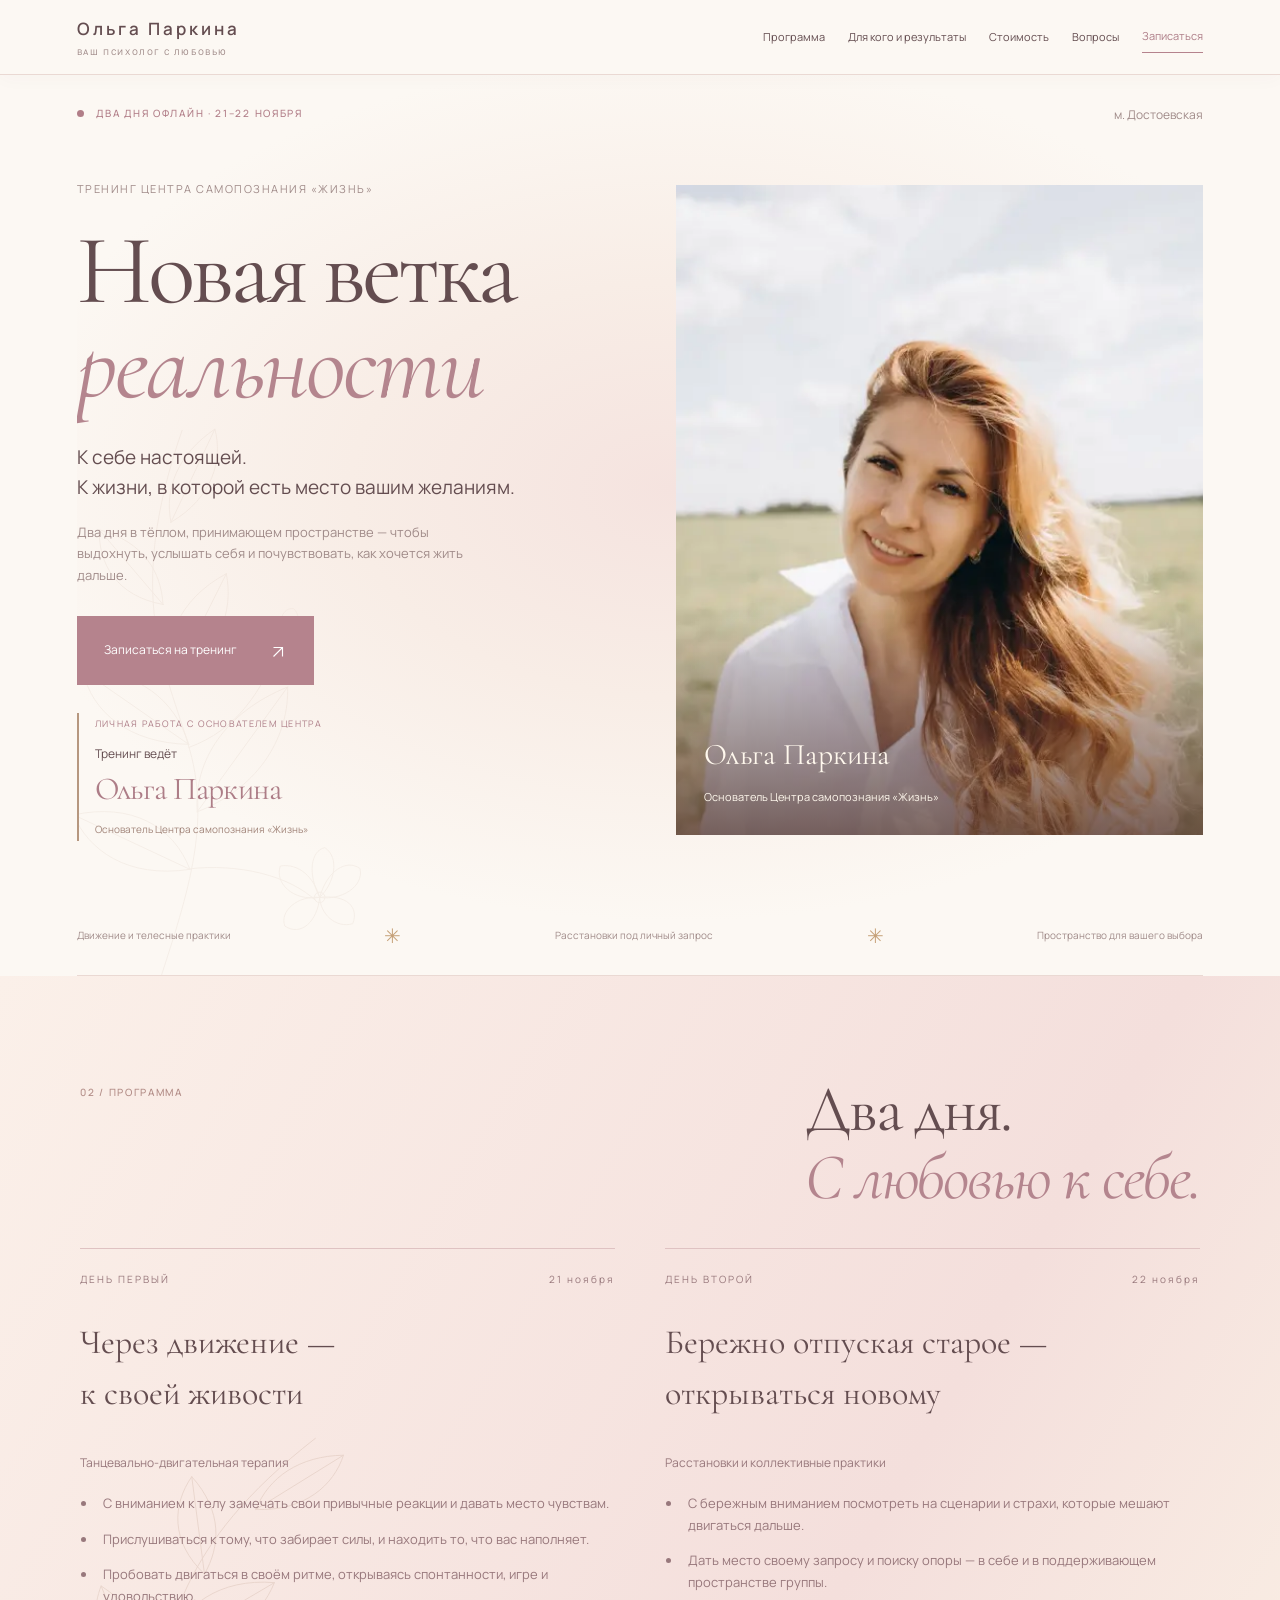
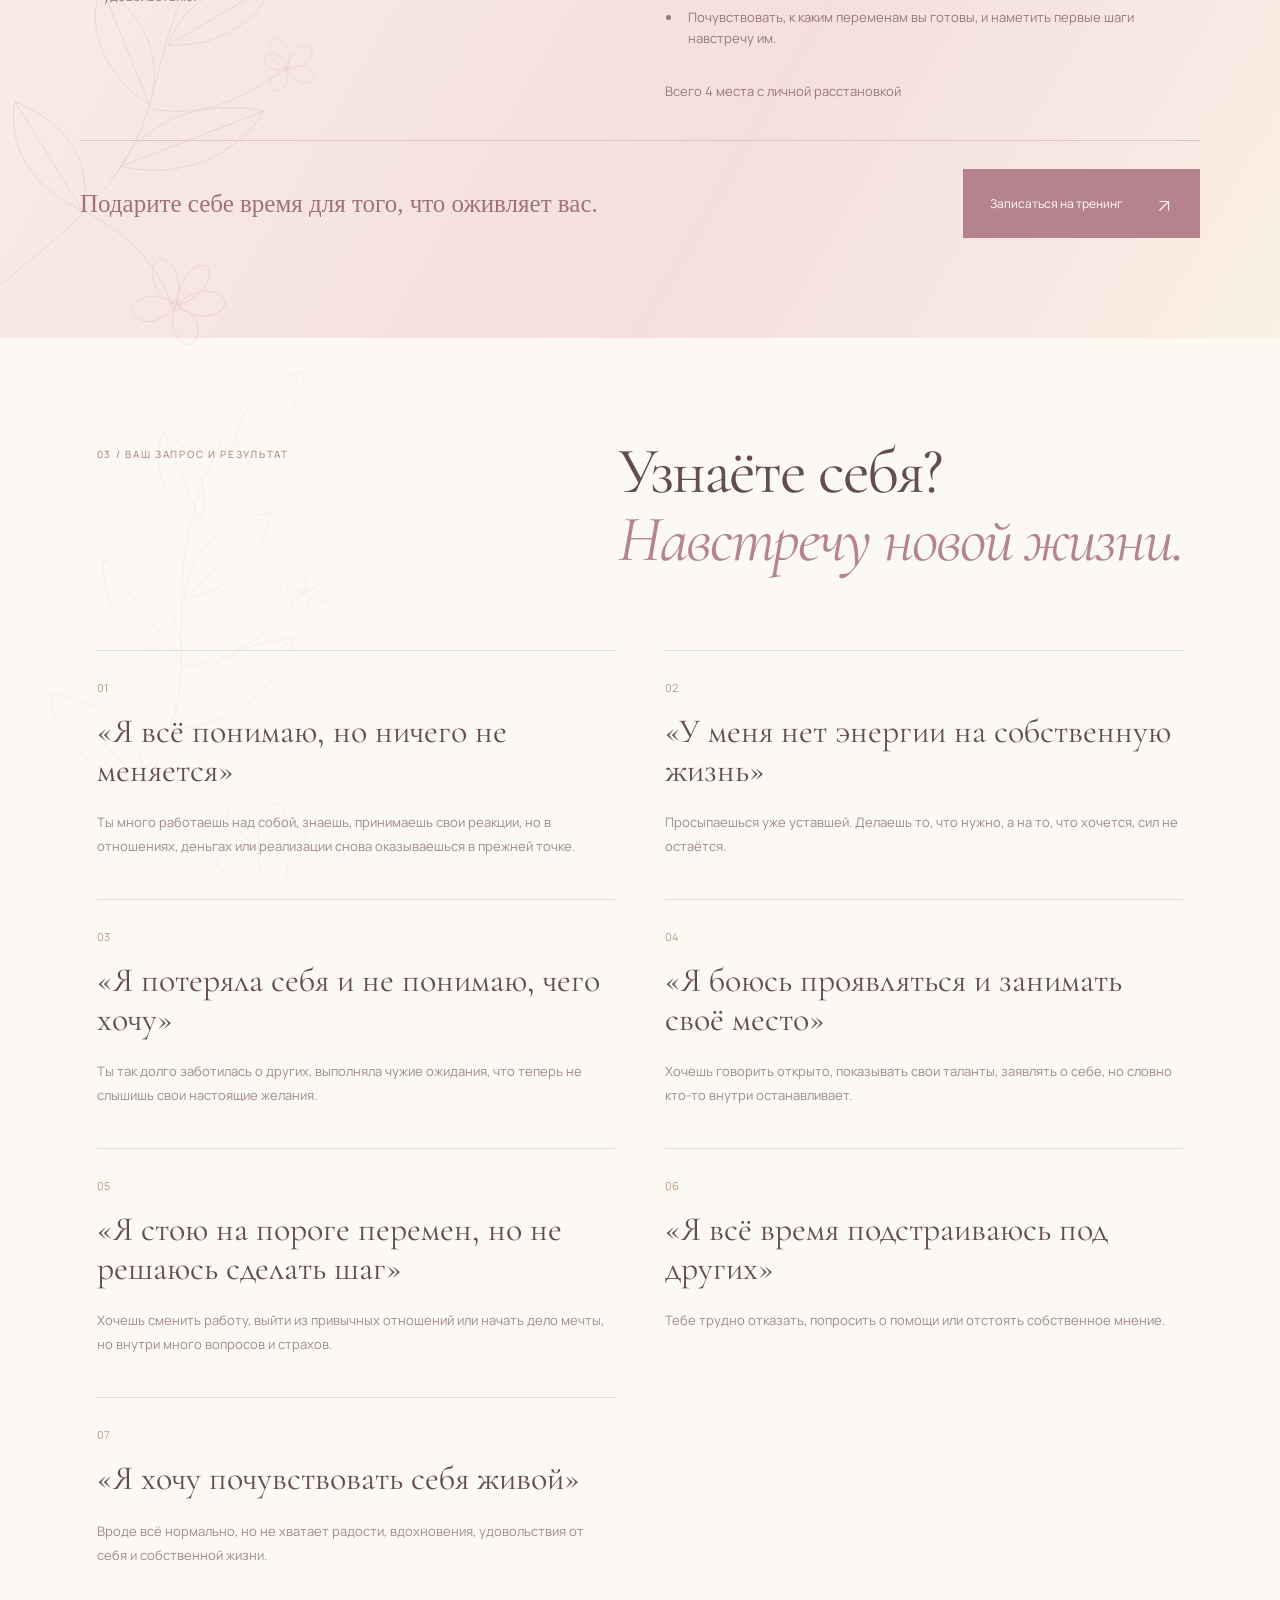
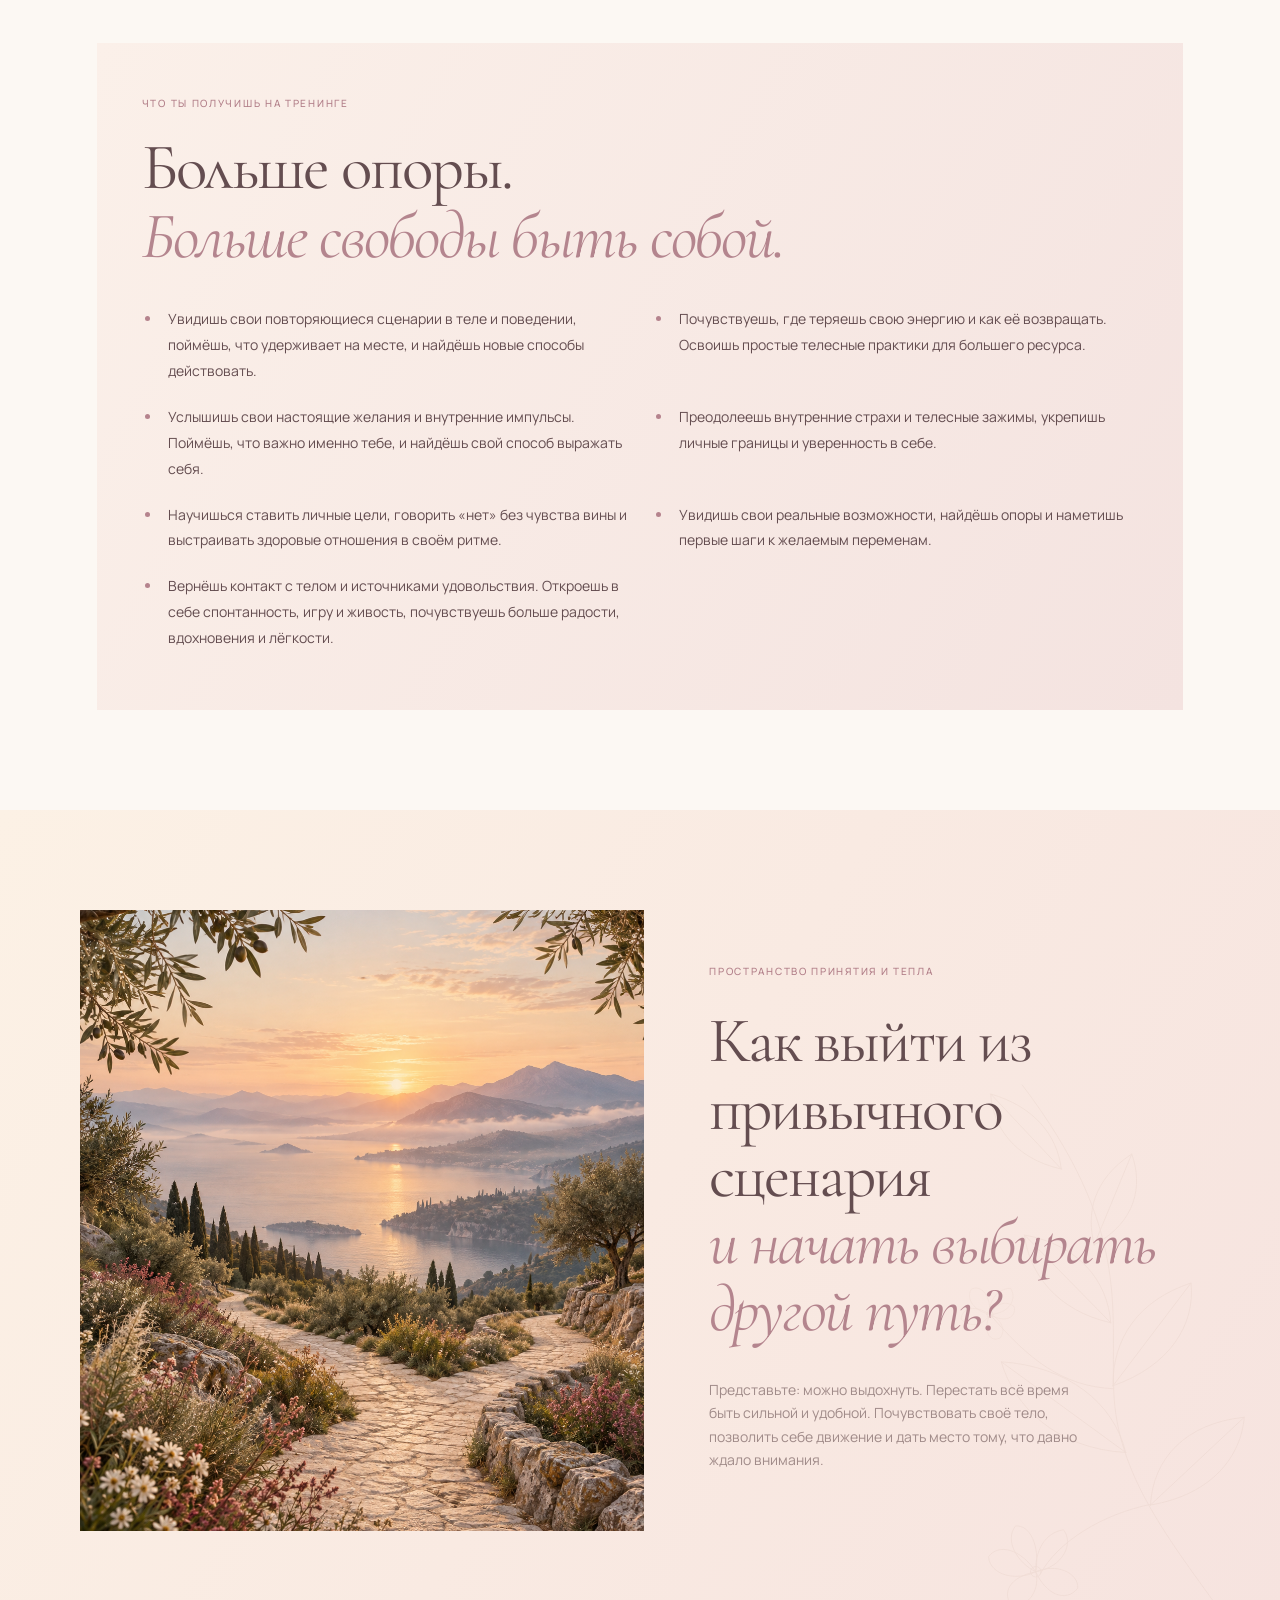
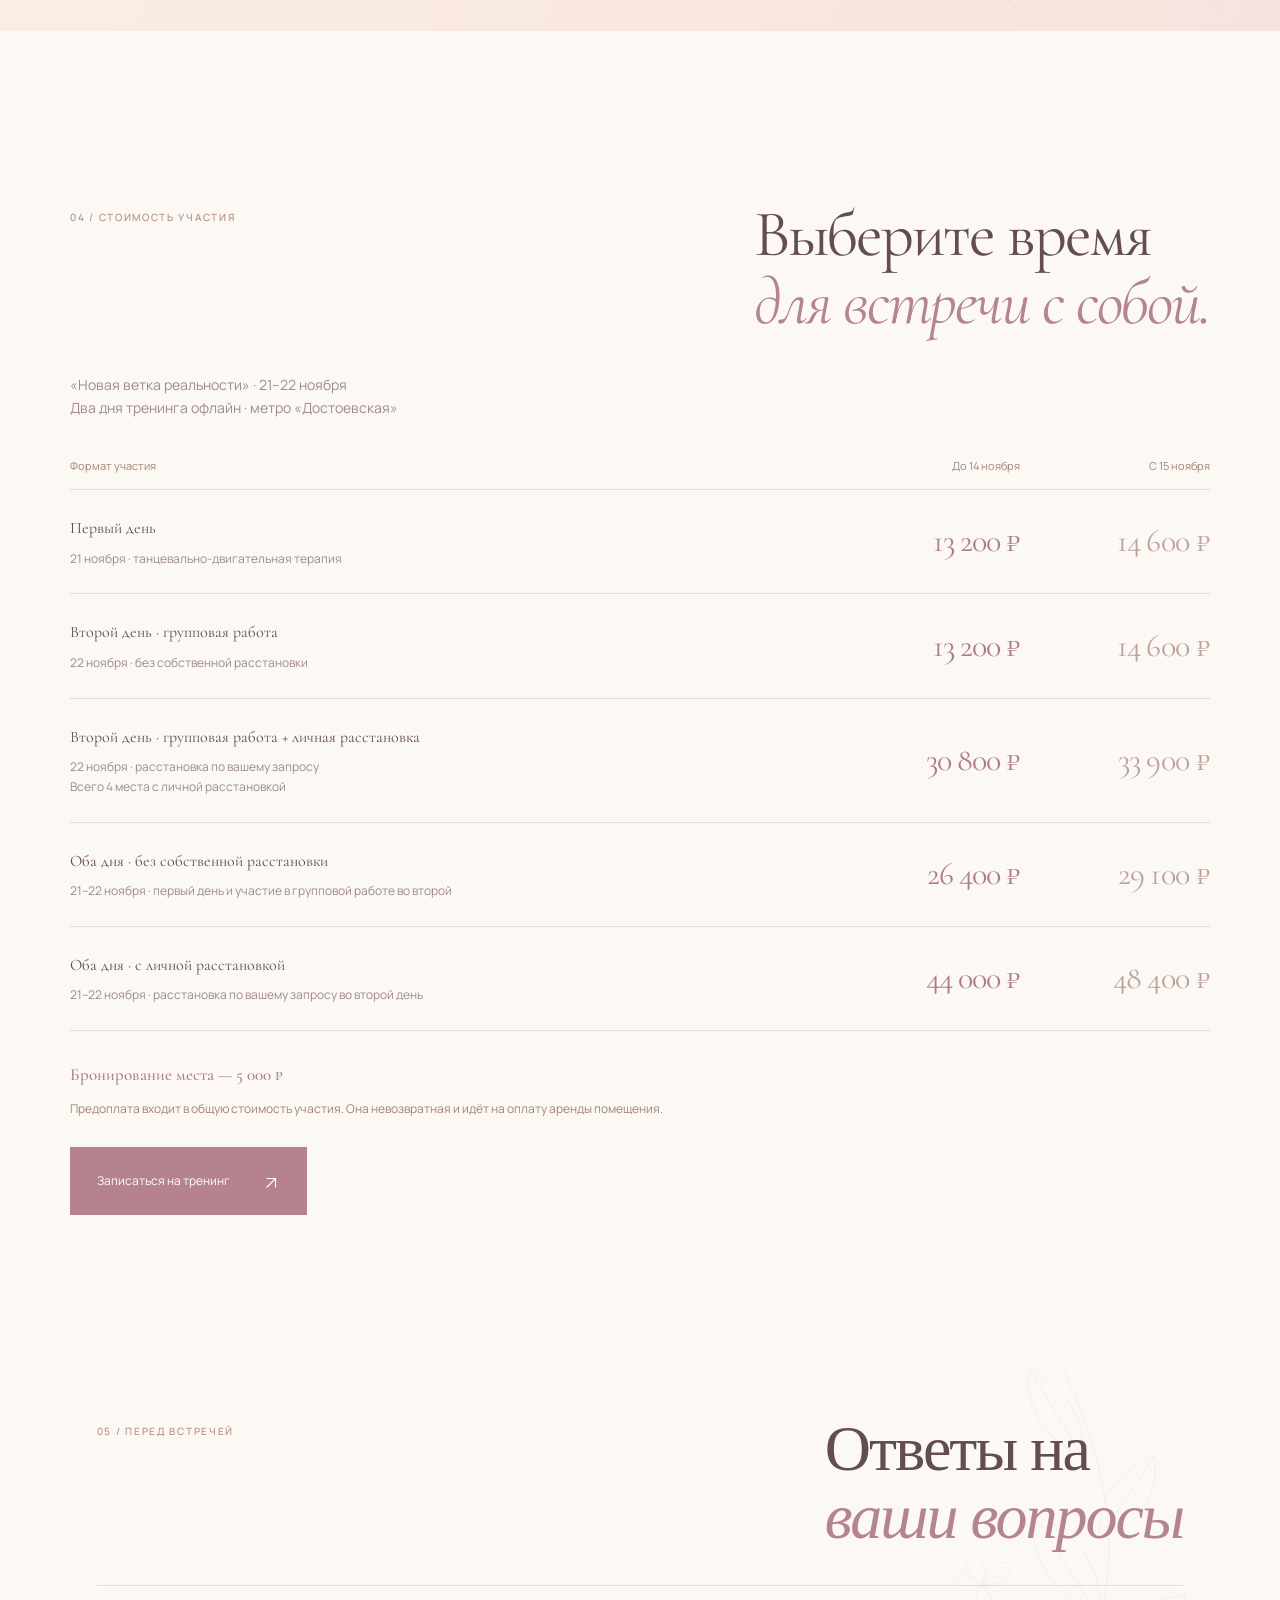
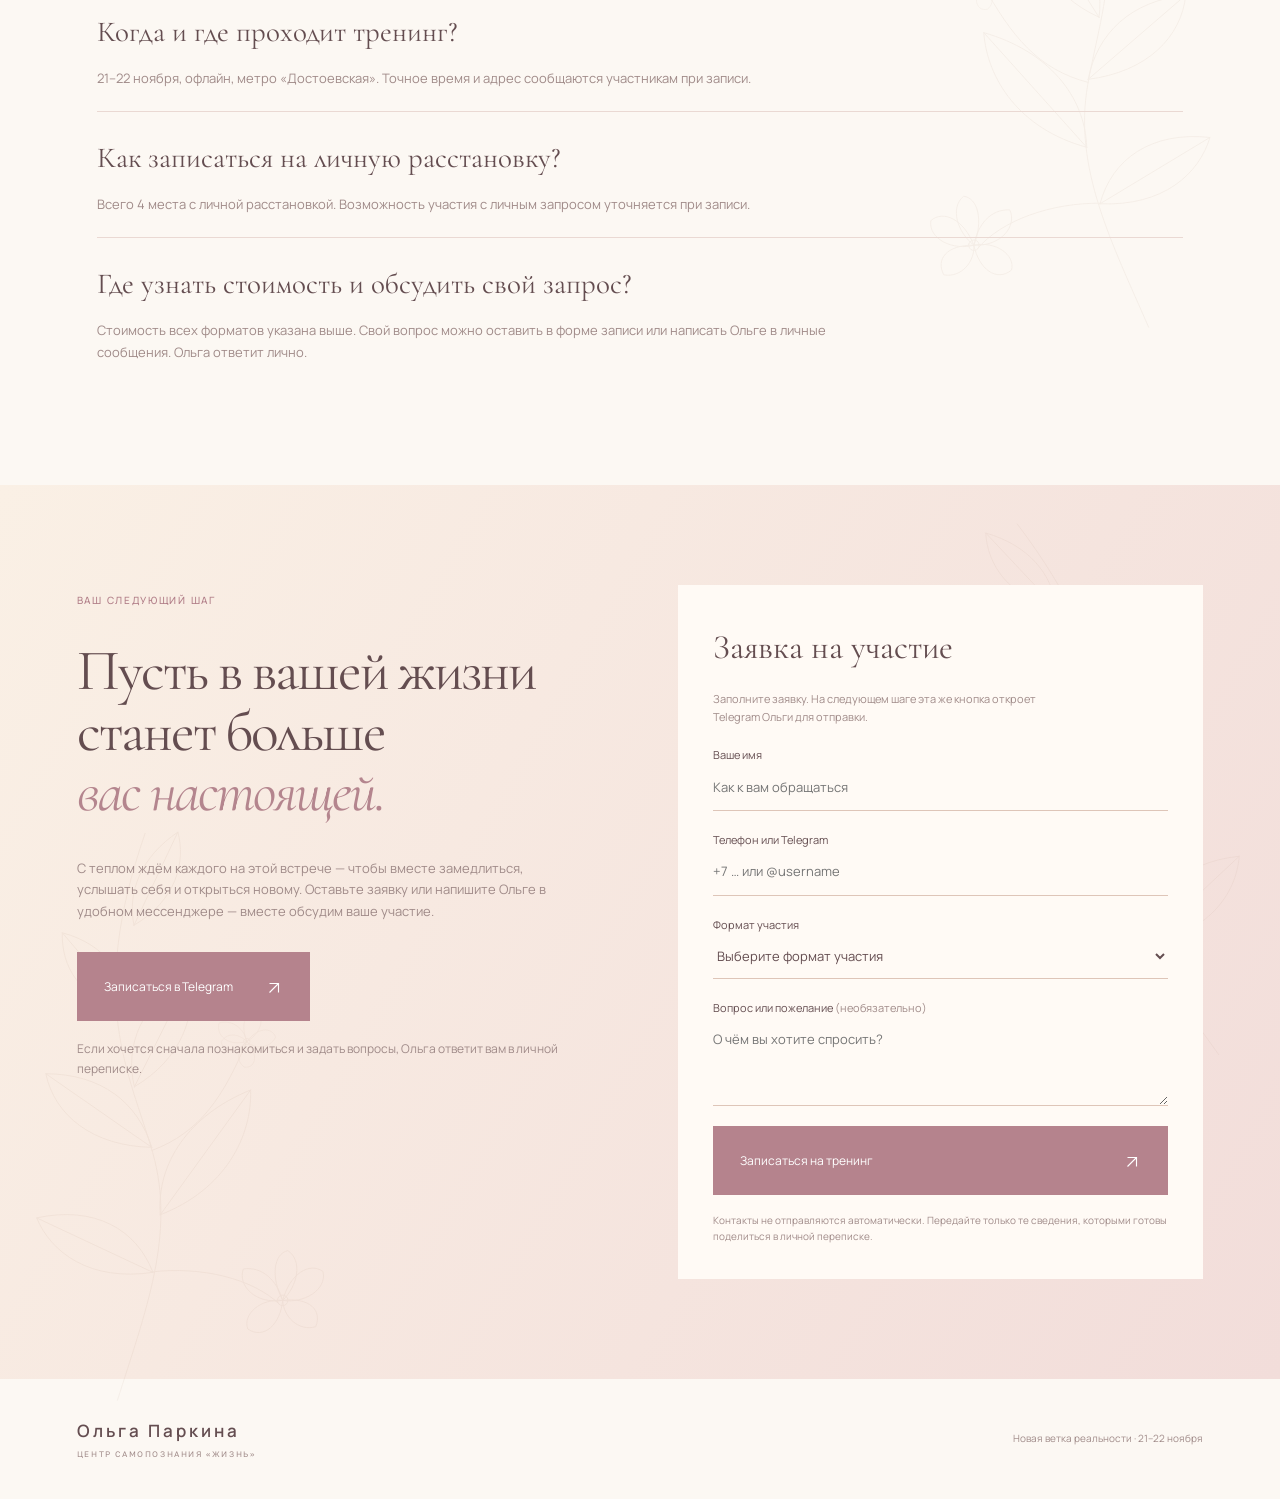
==== training/index.html @ f426ce57 "Add collapsible mobile navigation" ====
<!doctype html>
<html lang="ru"><head><meta charset="utf-8"><meta name="viewport" content="width=device-width,initial-scale=1"><meta name="description" content="Новая ветка реальности. Два дня офлайн-практик 21–22 ноября: движение, контакт с собой, расстановки и новые решения."><title>Новая ветка реальности · Ольга Паркина</title><link rel="stylesheet" href="style.css?v=5"><link rel="stylesheet" href="alternative.css?v=2"><link rel="stylesheet" href="bloom.css?v=4"><link rel="stylesheet" href="site-family.css?v=9"></head><body id="top">
<header><a class="brand" href="#top" aria-label="Ольга Паркина — в начало страницы">Ольга Паркина<span>Ваш психолог с любовью</span></a><button class="menu-toggle" type="button" aria-expanded="false" aria-controls="training-navigation">Меню <span aria-hidden="true">☰</span></button><nav id="training-navigation" class="training-nav" aria-label="Разделы тренинга"><a href="#program">Программа</a><a href="#requests">Для кого и результаты</a><a href="#prices">Стоимость</a><a href="#questions">Вопросы</a><a class="training-nav-cta" href="#apply">Записаться</a></nav></header>
<main><section class="hero"><div class="hero-top"><span class="eyebrow"><i></i> ДВА ДНЯ ОФЛАЙН · 21–22 НОЯБРЯ</span><span class="location">м. Достоевская</span></div><div class="hero-body"><div><p class="kicker">Тренинг Центра самопознания «Жизнь»</p><h1>Новая ветка<br><em>реальности</em></h1><p class="lead">К себе настоящей.<br>К жизни, в которой есть место вашим желаниям.</p><p class="intro">Два дня в тёплом, принимающем пространстве — чтобы выдохнуть, услышать себя и почувствовать, как хочется жить дальше.</p><div class="actions"><a class="button" href="#apply">Записаться на тренинг <span><svg class="link-arrow" viewBox="0 0 24 24" fill="none" stroke="currentColor" stroke-width="1.5" aria-hidden="true"><path d="M6 18 18 6M6 6h12v12"/></svg></span></a></div><div class="host-note"><span class="host-label">Личная работа с основателем центра</span><p>Тренинг ведёт<br><strong>Ольга Паркина</strong></p><span class="host-role">Основатель Центра самопознания «Жизнь»</span></div></div><div class="art portrait-art"><img class="olga-portrait" src="olga-preview.webp" alt="Ольга Паркина, ведущая тренинга и основатель Центра самопознания «Жизнь»"><span class="portrait-caption">Ольга Паркина<small>Основатель Центра самопознания «Жизнь»</small></span></div></div><div class="hero-foot"><span>Движение и телесные практики</span><b>✳</b><span>Расстановки под личный запрос</span><b>✳</b><span>Пространство для вашего выбора</span></div></section>

<section id="program" class="program section"><div class="section-heading"><span class="eyebrow">02 / ПРОГРАММА</span><h2>Два дня.<br><em>С любовью к себе.</em></h2></div><div class="days"><article><div class="day-top"><span>ДЕНЬ ПЕРВЫЙ</span><span>21 ноября</span></div><h3>Через движение —<br>к своей живости</h3><p class="day-sub">Танцевально-двигательная терапия</p><ul><li>С вниманием к телу замечать свои привычные реакции и давать место чувствам.</li><li>Прислушиваться к тому, что забирает силы, и находить то, что вас наполняет.</li><li>Пробовать двигаться в своём ритме, открываясь спонтанности, игре и удовольствию.</li></ul></article><article><div class="day-top"><span>ДЕНЬ ВТОРОЙ</span><span>22 ноября</span></div><h3>Бережно отпуская старое —<br>открываться новому</h3><p class="day-sub">Расстановки и коллективные практики</p><ul><li>С бережным вниманием посмотреть на сценарии и страхи, которые мешают двигаться дальше.</li><li>Дать место своему запросу и поиску опоры — в себе и в поддерживающем пространстве группы.</li><li>Почувствовать, к каким переменам вы готовы, и наметить первые шаги навстречу им.</li></ul><div class="limited">Всего 4 места с личной расстановкой</div></article></div><div class="program-cta"><p>Подарите себе время для того, что оживляет вас.</p><a class="button button-light" href="#apply">Записаться на тренинг <span><svg class="link-arrow" viewBox="0 0 24 24" fill="none" stroke="currentColor" stroke-width="1.5" aria-hidden="true"><path d="M6 18 18 6M6 6h12v12"/></svg></span></a></div></section>
<section id="requests" class="section request-results"><div class="section-heading"><span class="eyebrow">03 / ВАШ ЗАПРОС И РЕЗУЛЬТАТ</span><h2>Узнаёте себя?<br><em>Навстречу новой жизни.</em></h2></div><article class="request-result"><div class="request-copy"><span class="request-number">01</span><h3>«Я всё понимаю, но ничего не меняется»</h3><p>Ты много работаешь над собой, знаешь, принимаешь свои реакции, но в отношениях, деньгах или реализации снова оказываешься в прежней точке.</p></div></article><article class="request-result"><div class="request-copy"><span class="request-number">02</span><h3>«У меня нет энергии на собственную жизнь»</h3><p>Просыпаешься уже уставшей. Делаешь то, что нужно, а на то, что хочется, сил не остаётся.</p></div></article><article class="request-result"><div class="request-copy"><span class="request-number">03</span><h3>«Я потеряла себя и не понимаю, чего хочу»</h3><p>Ты так долго заботилась о других, выполняла чужие ожидания, что теперь не слышишь свои настоящие желания.</p></div></article><article class="request-result"><div class="request-copy"><span class="request-number">04</span><h3>«Я боюсь проявляться и занимать своё место»</h3><p>Хочешь говорить открыто, показывать свои таланты, заявлять о себе, но словно кто-то внутри останавливает.</p></div></article><article class="request-result"><div class="request-copy"><span class="request-number">05</span><h3>«Я стою на пороге перемен, но не решаюсь сделать шаг»</h3><p>Хочешь сменить работу, выйти из привычных отношений или начать дело мечты, но внутри много вопросов и страхов.</p></div></article><article class="request-result"><div class="request-copy"><span class="request-number">06</span><h3>«Я всё время подстраиваюсь под других»</h3><p>Тебе трудно отказать, попросить о помощи или отстоять собственное мнение.</p></div></article><article class="request-result"><div class="request-copy"><span class="request-number">07</span><h3>«Я хочу почувствовать себя живой»</h3><p>Вроде всё нормально, но не хватает радости, вдохновения, удовольствия от себя и собственной жизни.</p></div></article><div class="shared-results"><span class="eyebrow">ЧТО ТЫ ПОЛУЧИШЬ НА ТРЕНИНГЕ</span><h2>Больше опоры.<br><em>Больше свободы быть собой.</em></h2><ul><li>Увидишь свои повторяющиеся сценарии в теле и поведении, поймёшь, что удерживает на месте, и найдёшь новые способы действовать.</li><li>Почувствуешь, где теряешь свою энергию и как её возвращать. Освоишь простые телесные практики для большего ресурса.</li><li>Услышишь свои настоящие желания и внутренние импульсы. Поймёшь, что важно именно тебе, и найдёшь свой способ выражать себя.</li><li>Преодолеешь внутренние страхи и телесные зажимы, укрепишь личные границы и уверенность в себе.</li><li>Научишься ставить личные цели, говорить «нет» без чувства вины и выстраивать здоровые отношения в своём ритме.</li><li>Увидишь свои реальные возможности, найдёшь опоры и наметишь первые шаги к желаемым переменам.</li><li>Вернёшь контакт с телом и источниками удовольствия. Откроешь в себе спонтанность, игру и живость, почувствуешь больше радости, вдохновения и лёгкости.</li></ul></div></section>
<section class="poster-section section"><img src="new-path.png" alt="Рассвет над озером, цветы и две тропинки — образ нового пути" loading="lazy"><div><span class="eyebrow">ПРОСТРАНСТВО ПРИНЯТИЯ И ТЕПЛА</span><h2>Как выйти из привычного сценария<br><em>и начать выбирать другой путь?</em></h2><p>Представьте: можно выдохнуть. Перестать всё время быть сильной и удобной. Почувствовать своё тело, позволить себе движение и дать место тому, что давно ждало внимания.</p></div></section>
<section id="prices" class="section pricing"><div class="section-heading"><span class="eyebrow">04 / СТОИМОСТЬ УЧАСТИЯ</span><h2>Выберите время<br><em>для встречи с собой.</em></h2></div><p class="pricing-intro">«Новая ветка реальности» · 21–22 ноября<br>Два дня тренинга офлайн · метро «Достоевская»</p><div class="price-list"><div class="price-grid-head"><span>Формат участия</span><span>До 14 ноября</span><span>С 15 ноября</span></div><div class="price-row"><div><h3>Первый день</h3><p>21 ноября · танцевально-двигательная терапия</p></div><strong><small class="mobile-price-label">До 14 ноября</small>13 200 ₽</strong><span class="future-price"><small class="mobile-price-label">С 15 ноября</small>14 600 ₽</span></div><div class="price-row"><div><h3>Второй день · групповая работа</h3><p>22 ноября · без собственной расстановки</p></div><strong><small class="mobile-price-label">До 14 ноября</small>13 200 ₽</strong><span class="future-price"><small class="mobile-price-label">С 15 ноября</small>14 600 ₽</span></div><div class="price-row"><div><h3>Второй день · групповая работа + личная расстановка</h3><p>22 ноября · расстановка по вашему запросу<br>Всего 4 места с личной расстановкой</p></div><strong><small class="mobile-price-label">До 14 ноября</small>30 800 ₽</strong><span class="future-price"><small class="mobile-price-label">С 15 ноября</small>33 900 ₽</span></div><div class="price-row"><div><h3>Оба дня · без собственной расстановки</h3><p>21–22 ноября · первый день и участие в групповой работе во второй</p></div><strong><small class="mobile-price-label">До 14 ноября</small>26 400 ₽</strong><span class="future-price"><small class="mobile-price-label">С 15 ноября</small>29 100 ₽</span></div><div class="price-row"><div><h3>Оба дня · с личной расстановкой</h3><p>21–22 ноября · расстановка по вашему запросу во второй день</p></div><strong><small class="mobile-price-label">До 14 ноября</small>44 000 ₽</strong><span class="future-price"><small class="mobile-price-label">С 15 ноября</small>48 400 ₽</span></div></div><div class="booking-terms"><div><h3>Бронирование места — 5 000 ₽</h3><p>Предоплата входит в общую стоимость участия. Она невозвратная и идёт на оплату аренды помещения.</p></div></div><div class="pricing-cta"><a class="button" href="#apply">Записаться на тренинг <span><svg class="link-arrow" viewBox="0 0 24 24" fill="none" stroke="currentColor" stroke-width="1.5" aria-hidden="true"><path d="M6 18 18 6M6 6h12v12"/></svg></span></a></div></section>
<section id="questions" class="section faq"><div class="section-heading"><span class="eyebrow">05 / ПЕРЕД ВСТРЕЧЕЙ</span><h2>Ответы на<br><em>ваши вопросы</em></h2></div><article class="faq-item"><h3>Когда и где проходит тренинг?</h3><p>21–22 ноября, офлайн, метро «Достоевская». Точное время и адрес сообщаются участникам при записи.</p></article><article class="faq-item"><h3>Как записаться на личную расстановку?</h3><p>Всего 4 места с личной расстановкой. Возможность участия с личным запросом уточняется при записи.</p></article><article class="faq-item"><h3>Где узнать стоимость и обсудить свой запрос?</h3><p>Стоимость всех форматов указана выше. Свой вопрос можно оставить в форме записи или написать Ольге в личные сообщения. Ольга ответит лично.</p></article></section>
<section id="apply" class="section application"><div><span class="eyebrow">ВАШ СЛЕДУЮЩИЙ ШАГ</span><h2>Пусть в вашей жизни<br>станет больше<br><em>вас настоящей.</em></h2><p>С теплом ждём каждого на этой встрече — чтобы вместе замедлиться, услышать себя и открыться новому. Оставьте заявку или напишите Ольге в удобном мессенджере — вместе обсудим ваше участие.</p><div class="messenger-signup"><a class="button" href="https://t.me/parkinapsy" target="_blank" rel="noopener">Записаться в Telegram <span><svg class="link-arrow" viewBox="0 0 24 24" fill="none" stroke="currentColor" stroke-width="1.5" aria-hidden="true"><path d="M6 18 18 6M6 6h12v12"/></svg></span></a></div><p class="messenger-note">Если хочется сначала познакомиться и задать вопросы, Ольга ответит вам в личной переписке.</p></div><form id="application-form"><h3>Заявка на участие</h3><p class="form-note">Заполните заявку. На следующем шаге эта же кнопка откроет Telegram Ольги для отправки.</p><label>Ваше имя<input name="name" autocomplete="given-name" placeholder="Как к вам обращаться" required maxlength="100"></label><label>Телефон или Telegram<input name="contact" autocomplete="tel" placeholder="+7 … или @username" required maxlength="100"></label><label>Формат участия<select name="format" required><option value="" disabled selected>Выберите формат участия</option><option>Первый день, 21 ноября — 13 200 ₽</option><option>Второй день, групповая работа без собственной расстановки — 13 200 ₽</option><option>Второй день, групповая работа + личная расстановка — 30 800 ₽</option><option>Оба дня без собственной расстановки — 26 400 ₽</option><option>Оба дня с личной расстановкой — 44 000 ₽</option></select></label><label>Вопрос или пожелание <span>(необязательно)</span><textarea name="message" placeholder="О чём вы хотите спросить?" rows="3" maxlength="1500"></textarea></label><button class="button" type="submit">Записаться на тренинг <span><svg class="link-arrow" viewBox="0 0 24 24" fill="none" stroke="currentColor" stroke-width="1.5" aria-hidden="true"><path d="M6 18 18 6M6 6h12v12"/></svg></span></button><p id="form-status" role="status" aria-live="polite"></p><div id="prepared" hidden><textarea id="request-text" readonly aria-label="Текст вашей заявки" rows="7"></textarea></div><small>Контакты не отправляются автоматически. Передайте только те сведения, которыми готовы поделиться в личной переписке.</small></form></section></main><footer><div class="brand">Ольга Паркина<span>Центр самопознания «Жизнь»</span></div><span>Новая ветка реальности · 21–22 ноября</span></footer><script src="app.js?v=4"></script><script src="menu.js?v=1"></script></body></html>
---- training/style.css ----
@import url('https://fonts.googleapis.com/css2?family=Golos+Text:wght@400;500;600&family=Prata&display=swap');
:root{--paper:#f7f3ec;--ink:#432b32;--wine:#713c4c;--muted:#84746f;--line:#dcd1c7;--rose:#e9d9cd}*{box-sizing:border-box}html{scroll-behavior:smooth;scroll-padding-top:30px}body{margin:0;background:var(--paper);color:var(--ink);font-family:'Golos Text',Arial,sans-serif;font-size:15px;line-height:1.65}a{color:inherit;text-decoration:none}button,input,textarea,select{font:inherit}a,button{touch-action:manipulation}a:focus-visible,button:focus-visible,summary:focus-visible{outline:3px solid #a46b52;outline-offset:5px}header,footer{max-width:1440px;margin:auto;padding:25px 6%;display:flex;justify-content:space-between;align-items:center;gap:25px}.brand{font-family:Prata,Georgia,serif;font-size:22px;line-height:1.4}.brand span{display:block;font:10px 'Golos Text',sans-serif;text-transform:uppercase;letter-spacing:1.6px;margin-top:6px}nav{display:flex;gap:30px;font-size:12px}.header-cta{font-size:13px;border-bottom:1px solid var(--wine);padding:8px 0}.hero{margin:0 3%;padding:30px 3.2% 0;border-radius:4px;background:#eee4d8;position:relative;overflow:hidden}.hero-top{display:flex;justify-content:space-between}.eyebrow{font-size:10px;letter-spacing:2px;font-weight:500}.eyebrow i{display:inline-block;width:7px;height:7px;background:var(--wine);border-radius:50%;margin-right:9px}.location{font-size:12px;color:var(--muted)}.hero-body{display:grid;grid-template-columns:1.25fr 1fr;align-items:center;padding:55px 0 65px}.kicker{font-size:12px;color:var(--muted);margin-bottom:25px}h1,h2,h3,p{margin-top:0}h1,h2{font-family:Prata,Georgia,serif;font-weight:400;line-height:1.23;letter-spacing:-2px}h1{font-size:clamp(48px,6.8vw,105px);margin-bottom:26px}em{font-family:Georgia,serif;font-weight:400;color:var(--wine)}.lead{font-size:21px;line-height:1.6}.intro{max-width:390px;color:var(--muted);font-size:13px}.actions{display:flex;align-items:center;gap:30px;margin-top:30px}.button{display:inline-flex;justify-content:space-between;gap:32px;align-items:center;background:var(--wine);color:#fff9f2;border:0;border-radius:2px;padding:17px 24px;font-size:12px;cursor:pointer;transition:background .2s,transform .2s}.button:hover{background:#532b38;transform:translateY(-2px)}.button span{font-size:21px}.text-link{font-size:12px;border:0;border-bottom:1px solid #bba99c;padding:8px 0;background:none;cursor:pointer}.art{height:470px;position:relative;color:#8c6c4c}.orb{position:absolute;inset:0 5%;border-radius:49% 49% 0 0;background:radial-gradient(ellipse at 50% 35%,#faf1d6 0,#d9bca4 52%,#c0b5a3 100%);box-shadow:0 0 60px #ead7c7}.art svg{position:absolute;width:80%;height:100%;left:10%;filter:drop-shadow(2px 3px 0 #ffffff33)}.art-caption{position:absolute;bottom:27px;left:14%;font-size:11px;line-height:1.5;letter-spacing:1px}.art-caption em{font-size:22px;letter-spacing:0}.circle-note{position:absolute;right:0;top:50%;width:105px;height:105px;border:1px solid #b49a85;border-radius:50%;background:#f6f0e5dd;display:flex;flex-direction:column;justify-content:center;align-items:center;font-family:Prata,serif;font-size:22px}.circle-note small{font:8px 'Golos Text';letter-spacing:2px;margin-top:5px}.hero-foot{border-top:1px solid #c9b8a5;display:flex;align-items:center;justify-content:space-between;gap:20px;padding:23px 0;font-size:11px;color:#776457}.hero-foot b{font-size:20px;font-weight:400}.section{max-width:1280px;margin:auto;padding:100px 6%}.section-heading{display:flex;justify-content:space-between;align-items:start;gap:50px}h2{font-size:clamp(32px,4vw,56px);margin-bottom:35px}.section-intro{max-width:570px;color:var(--muted);margin:0 0 45px auto}.situations{display:grid;grid-template-columns:repeat(3,1fr);gap:0 35px}.situations article{padding:28px 0;border-top:1px solid var(--line)}.situations article>span{font:12px Georgia;color:#a78567}.situations h3{font-size:18px;line-height:1.5;font-weight:400;margin:18px 0 12px}.situations p{font-size:12px;color:var(--muted)}.quote{text-align:center;font-family:Prata,serif;font-size:25px;padding:65px 0 0}.quote span{display:block;font:11px 'Golos Text';color:var(--muted);margin-top:25px}.program{background:var(--wine);color:#f9f0e8;max-width:none;padding-left:max(6%,calc((100vw - 1120px)/2));padding-right:max(6%,calc((100vw - 1120px)/2))}.program em{color:#e3bfa9}.days{display:grid;grid-template-columns:1fr 1fr;gap:70px}.day-top{display:flex;justify-content:space-between;border-top:1px solid #aa7f86;padding:22px 0 30px;font-size:10px;letter-spacing:2px}.days h3{font-family:Prata,serif;font-size:27px;font-weight:400;line-height:1.5}.day-sub{font-size:12px;color:#e2bfc4}.days ul{padding-left:17px;font-size:13px;color:#f1dce0}.days li{padding:7px 0 7px 6px}.limited{font-size:13px;padding:0;border:0;display:block;margin-top:24px;color:#f1dce0}.program-note{font-size:12px;margin:40px 0 0;color:#d7b3bb}.takeaways{display:grid;grid-template-columns:1fr 1fr;gap:90px}.takeaways h2{margin-top:27px;font-size:42px}.takeaways p{font-size:13px;color:var(--muted);max-width:400px}.takeaways ol{list-style:none;padding:0;margin:0}.takeaways li{display:flex;gap:25px;border-top:1px solid var(--line);padding:23px 0 10px}.takeaways li>span{font:13px Georgia;color:#ad8b70}.takeaways h3{font-size:17px;font-weight:400;margin-bottom:8px}.poster-section{display:grid;grid-template-columns:.8fr 1fr;gap:100px;align-items:center;padding-top:20px}.poster-section img{width:100%;max-height:530px;object-fit:contain;border-radius:160px 160px 3px 3px}.poster-section h2{margin-top:25px}.poster-section p{color:var(--muted);font-size:13px;max-width:370px}.faq{padding-top:50px}.faq h2{font-size:42px}.faq details{border-top:1px solid var(--line);padding:22px 0}.faq summary{cursor:pointer;list-style:none;font-size:16px;padding-right:35px;position:relative}.faq summary::after{content:'+';position:absolute;right:5px;font-size:23px;top:-6px}.faq details[open] summary::after{content:'−'}.faq details p{max-width:750px;font-size:13px;color:var(--muted);margin:18px 0 0}.faq p a{text-decoration:underline}.application{max-width:none;background:#eee3d8;display:grid;grid-template-columns:1fr 1fr;gap:100px;padding-left:max(6%,calc((100vw - 1120px)/2));padding-right:max(6%,calc((100vw - 1120px)/2))}.application h2{margin-top:30px}.application p{font-size:13px;max-width:370px;color:var(--muted)}.contact{display:block;font-size:14px;color:var(--wine);margin-top:24px}.max-pending{display:block;color:var(--muted);font-size:11px;margin-top:12px}form{background:var(--paper);padding:35px}form h3{font-family:Prata,serif;font-size:24px;font-weight:400;margin-bottom:14px}.form-note{font-size:11px!important}label{display:block;font-size:11px;margin:20px 0}label span{color:var(--muted)}input,textarea,select{display:block;width:100%;border:0;border-bottom:1px solid #cdbfb4;background:transparent;padding:12px 0;color:var(--ink);border-radius:0;font-size:13px}textarea{resize:vertical}input:focus,textarea:focus,select:focus{outline:2px solid #b48e73;outline-offset:4px}form .button{width:100%}form small{display:block;color:var(--muted);font-size:10px;line-height:1.6;margin-top:17px}#form-status{margin-top:16px}#prepared{border-top:1px solid var(--line);margin-top:20px}footer{padding-top:40px;padding-bottom:40px}footer>span,footer>a:last-child{font-size:10px;color:var(--muted)}@media(max-width:800px){header{padding:20px 6%}nav{display:none}.brand{font-size:18px}.brand span{font-size:8px}.hero{padding:22px 6% 0}.hero-body{grid-template-columns:1fr;padding-top:35px;gap:40px}h1{font-size:65px}.art{height:340px;max-width:430px;width:100%;margin:auto}.hero-foot{flex-direction:column;gap:6px;align-items:start}.hero-foot b{display:none}.section{padding:65px 7%}.section-heading{display:block}.section-heading .eyebrow{display:block;margin-bottom:25px}.section-intro{margin-left:0}.situations{grid-template-columns:1fr 1fr;gap:0 25px}.days,.takeaways,.poster-section,.application{grid-template-columns:1fr;gap:35px}.takeaways h2,.faq h2{font-size:36px}.poster-section img{max-height:500px;max-width:360px;margin:auto}.quote{font-size:21px}.application h2{font-size:45px}form{padding:25px}footer{flex-wrap:wrap}footer>span{width:100%;order:3}.hero-top{gap:15px}.location{font-size:10px}.eyebrow{font-size:9px}.actions{gap:18px;flex-wrap:wrap}}@media(max-width:420px){h1{font-size:49px;letter-spacing:-1.5px}.lead{font-size:18px}.situations{grid-template-columns:1fr}.art{height:300px}.hero-top{flex-direction:column;gap:5px}.circle-note{width:85px;height:85px;font-size:19px}.header-cta{font-size:11px}.section h2{letter-spacing:-1px}}@media(prefers-reduced-motion:reduce){html{scroll-behavior:auto}.button{transition:none}}

.poster-section img{max-height:none;aspect-ratio:4/5;object-fit:cover;border-radius:150px 150px 4px 4px}

.faq-item{border-top:1px solid var(--line);padding:22px 0}.faq-item h3{font-size:16px;font-weight:400;margin:0 0 12px}.faq-item p{font-size:13px;color:var(--muted);max-width:750px;margin:0}

.program-cta{margin-top:38px;padding-top:28px;border-top:1px solid #aa7f86;display:flex;justify-content:space-between;gap:24px;align-items:center}.program-cta p{margin:0;font-family:Georgia,serif;font-size:24px}.button-light{background:#f5e9df;color:var(--wine)}.button-light:hover{background:#fff6ed}.messenger-signup{display:flex;flex-direction:column;align-items:flex-start;gap:14px;margin-top:30px}.max-soon{padding:14px 20px;border:1px solid #c8b6a8;min-width:245px;color:var(--muted)}.max-soon span{display:block;font-size:12px}.max-soon small{display:block;font-size:10px;margin-top:4px}.messenger-note{margin-top:18px;font-size:12px!important}@media(max-width:800px){.program-cta{align-items:flex-start;flex-direction:column}.program-cta p{font-size:22px}}

.pricing{padding-top:55px}.pricing-intro{font-size:14px;color:var(--muted);margin-bottom:24px}.price-period{font-size:12px;color:var(--wine);margin-bottom:30px}.price-row{display:flex;align-items:center;justify-content:space-between;gap:30px;padding:25px 0;border-top:1px solid var(--line)}.price-row h3{font-size:18px;font-weight:400;margin:0 0 7px}.price-row p{font-size:12px;color:var(--muted);margin:0}.price-row strong{font-family:Prata,Georgia,serif;font-size:27px;font-weight:400;white-space:nowrap;color:var(--wine)}.booking-terms{border-top:1px solid var(--line);padding-top:30px;display:grid;grid-template-columns:1fr 1fr;gap:50px}.booking-terms h3{font-size:17px;font-weight:500;margin-bottom:10px}.booking-terms p{font-size:12px;color:var(--muted);margin:0}.booking-terms .next-increase{color:var(--wine)}.pricing-cta{margin-top:28px}select[name=format]{width:100%;white-space:normal}select[name=format] option{background:var(--paper);color:var(--ink)}@media(max-width:600px){.price-row{align-items:flex-start;flex-direction:column;gap:12px}.price-row strong{font-size:25px}.booking-terms{grid-template-columns:1fr;gap:20px}}

.price-grid-head,.price-row{display:grid;grid-template-columns:minmax(0,1fr) 160px 160px;column-gap:30px;align-items:center}.price-grid-head{padding:14px 0;font-size:11px;color:var(--muted)}.price-grid-head>span:not(:first-child){text-align:right}.price-row strong{text-align:right;font-size:25px}.future-price{text-align:right;white-space:nowrap;color:var(--muted);font-family:Prata,Georgia,serif;font-size:23px}.mobile-price-label{display:none}.booking-terms{grid-template-columns:1fr}.booking-terms>div{max-width:600px}@media(max-width:800px){.price-grid-head,.price-row{grid-template-columns:minmax(0,1fr) 125px 125px;column-gap:18px}.price-row strong,.future-price{font-size:20px}}@media(max-width:600px){.price-grid-head{display:none}.price-row{display:grid;grid-template-columns:1fr 1fr;gap:18px}.price-row>div{grid-column:1/-1}.price-row strong,.future-price{text-align:left;font-size:22px}.mobile-price-label{display:block;font:10px 'Golos Text',Arial,sans-serif;color:var(--muted);margin-bottom:7px}}

.host-note{font-size:13px;line-height:1.65;max-width:440px;margin:0 0 25px;color:var(--muted)}.host-note strong{font-weight:500;color:var(--wine)}

.host-note{margin:32px 0 0;padding:4px 0 4px 20px;border-left:2px solid #a67b62;max-width:440px;color:var(--ink)}.host-label{display:block;font-size:10px;letter-spacing:1.4px;text-transform:uppercase;color:var(--wine);margin-bottom:12px}.host-note p{font-size:15px;line-height:1.6;margin:0 0 7px}.host-note strong{display:inline-block;font-family:Prata,Georgia,serif;font-size:27px;font-weight:400;color:var(--wine)}.host-role{display:block;font-size:11px;line-height:1.6;color:#776457}@media(max-width:420px){.host-label{font-size:9px;letter-spacing:1px}.host-note strong{font-size:24px}}
---- training/alternative.css ----
/* Second visual direction: contemporary botanical editorial. */
:root{--paper:#f5f6f0;--ink:#203a34;--wine:#365e50;--muted:#6c7b70;--line:#d3ddd0;--rose:#e3e9dc}
body{font-family:'Golos Text',Arial,sans-serif;font-size:16px;background:var(--paper)}
header{padding-top:30px;padding-bottom:30px}.brand{font-family:'Golos Text',Arial,sans-serif;font-size:21px;font-weight:500;letter-spacing:-.5px}.brand span{font-weight:400;color:var(--muted);letter-spacing:1.7px}
.hero{background:#e5ebdf;margin:0 2%;padding:30px 4.2% 0;border-radius:24px}.hero-top{border-bottom:1px solid #c6d1bf;padding-bottom:23px}.location{color:var(--wine)}
.hero-body{grid-template-columns:1.2fr 1fr;gap:35px;padding:48px 0}.kicker{color:var(--wine);font-size:11px;text-transform:uppercase;letter-spacing:1.5px}
h1,h2{font-family:'Golos Text',Arial,sans-serif;letter-spacing:-3px;font-weight:400;line-height:1.08}h1{font-size:clamp(48px,6.4vw,94px);margin-bottom:28px}h1 em,h2 em{font-family:Georgia,serif;font-weight:400;letter-spacing:-2px}.lead{font-size:19px;line-height:1.6}.intro{font-size:13px;max-width:390px;color:#617465}
.art{height:565px;border-radius:220px 220px 18px 18px;overflow:hidden;background:url('new-path.png') center center/cover}.orb,.art svg,.circle-note{display:none}.art:after{content:'';position:absolute;inset:45% 0 0;background:linear-gradient(transparent,#152f35a8);pointer-events:none}.art-caption{z-index:1;color:#fff;left:9%;bottom:32px;letter-spacing:1px}.art-caption em{color:#fff;font-size:28px}
.button{border-radius:100px;padding:17px 27px;background:#365e50;font-size:12px;box-shadow:none}.button:hover{background:#234639}.hero-foot{border-color:#c6d1bf;color:#586d5e;font-size:10px}.hero-foot b{color:#75886a}
.host-note{border-color:#98ad8c;margin-top:28px;padding-left:16px}.host-label{font-size:9px;letter-spacing:1.3px;color:#617958}.host-note p{font-size:12px}.host-note strong{font-family:'Golos Text',Arial,sans-serif;font-size:23px;font-weight:500;letter-spacing:-.7px}.host-role{color:#617465;font-size:10px}
.section{padding-top:90px;padding-bottom:90px}.section-heading{align-items:flex-start}.section-heading>.eyebrow{padding-top:8px}h2{font-size:clamp(34px,4vw,55px)}.eyebrow{color:var(--wine);letter-spacing:1.7px}.section-intro{font-size:14px;max-width:540px}
.situations{gap:16px;grid-template-columns:repeat(3,1fr)}.situations article{border:0;border-radius:15px;background:#e9eee3;padding:26px}.situations article>span{font-family:'Golos Text',Arial,sans-serif;color:#829378;font-size:11px}.situations h3{font-size:17px;font-weight:500}.situations p{font-size:12px}.quote{padding-top:60px;color:#365e50}
.program{background:#24483f;border-radius:25px;margin:0 2%;width:96%}.program .eyebrow{color:#c6d8b9}.program h2{color:#fff}.program em{color:#d8e5bd}.days{gap:50px}.day-top{border-color:#668675;color:#d8e5bd}.days h3{font-family:'Golos Text',Arial,sans-serif;font-size:25px;letter-spacing:-.6px}.day-sub{color:#b7ccb4}.days ul,.limited{color:#e0e9dc}.program-cta{border-color:#668675}.program-cta p{font-family:Georgia,serif;font-size:25px}.button-light{background:#e8efdb;color:#24483f}.button-light:hover{background:#fff}
.takeaways{gap:70px}.takeaways h2{font-size:43px}.takeaways li>span{color:#839871}.takeaways h3{font-weight:500}.poster-section img{border-radius:16px;aspect-ratio:1/1;object-fit:cover}.poster-section{gap:70px}.poster-section h2{font-size:48px}.poster-section p{font-size:14px}
.pricing{background:#e9eee3;border-radius:24px;max-width:1125px;padding:50px}.price-row strong{font-family:'Golos Text',Arial,sans-serif;font-size:24px;font-weight:500;letter-spacing:-1px}.future-price{font-family:'Golos Text',Arial,sans-serif;font-size:21px;letter-spacing:-.7px}.price-row h3{font-weight:500;font-size:16px}.price-grid-head{color:#657a64}.booking-terms h3{color:var(--wine)}
.faq h2{font-size:43px}.faq-item h3{font-weight:500}.application{background:#dce6d3;border-radius:25px 25px 0 0}.application h2{font-size:clamp(40px,4.5vw,64px)}.application form{border-radius:20px;background:#f8faf4;padding:35px}.application form h3{font-family:'Golos Text',Arial,sans-serif;letter-spacing:-1px;font-size:25px}.max-soon{border-radius:14px;border-color:#b7c6ae}.contact{color:var(--wine)}input,textarea,select{border-color:#b8c9b0}.form-note{color:var(--muted)}footer{background:var(--paper)}
@media(min-width:1450px){.hero{max-width:1390px;margin:auto}.program{max-width:1390px;margin:auto}}
@media(max-width:800px){.hero{margin:0 3%;padding:22px 6% 0;border-radius:20px}.hero-body{grid-template-columns:1fr;gap:35px;padding-top:30px}.art{height:380px;max-width:none;border-radius:160px 160px 14px 14px;background-position:center 57%}h1{font-size:65px}.lead{font-size:18px}.host-note{margin-top:25px}.section{padding:65px 7%}.situations{grid-template-columns:1fr 1fr}.program{padding:60px 7%;border-radius:20px}.takeaways,.poster-section{gap:35px}.pricing{margin:0 4%;padding:35px 6%}.application{gap:35px}.hero-foot{align-items:flex-start}.poster-section img{max-height:none;max-width:100%}.poster-section h2{font-size:40px}.application form{padding:25px}.section-heading>.eyebrow{padding:0}}
@media(max-width:480px){h1{font-size:50px;letter-spacing:-2.5px}.situations{grid-template-columns:1fr}.situations article{padding:24px}.art{height:340px}.host-note strong{font-size:22px}.section h2{letter-spacing:-1.5px}.price-row strong{font-size:24px}.future-price{font-size:22px}.hero-top{gap:12px}.application h2{font-size:44px}}

/* Botanical line illustration for the second design. */
.art{background:none;overflow:visible;color:#6b8263;border-radius:0}
.art:after{display:none}
.art .orb{display:block;inset:0 5%;border-radius:49% 49% 0 0;background:radial-gradient(ellipse at 50% 32%,#eef2d8 0%,#cbd7b9 55%,#aebfa1 100%);box-shadow:0 0 45px #dae4cd}
.art svg{display:block;position:absolute;width:80%;height:100%;left:10%;filter:drop-shadow(2px 3px 0 #ffffff40)}
.art-caption{left:14%;bottom:28px;color:#4b654c;z-index:1}
.art-caption em{color:#365e50;font-size:27px}
.circle-note{display:flex;z-index:2;background:#f5f7edec;border-color:#a0b191;color:#546e50}
@media(max-width:800px){.art{background:none;border-radius:0;height:380px;max-width:430px}.art-caption{bottom:25px}.art-caption em{font-size:25px}}
@media(max-width:480px){.art{height:340px}.art-caption em{font-size:23px}}
---- training/bloom.css ----
:root{--paper:#fff9f2;--ink:#624148;--wine:#a15b70;--muted:#977e7a;--line:#ead4c9;--rose:#f3ded8}
body{background:linear-gradient(115deg,#fffaf2,#fcf1ed 55%,#fff9ef);color:var(--ink)}
.hero{background:radial-gradient(ellipse at 80% 35%,#fff5d8 0,transparent 55%),linear-gradient(120deg,#fae9e2,#f8e6e5 50%,#f7edda);border-radius:120px 16px 120px 16px;padding-top:35px}
.hero-top{border-color:#dfc5bd}.hero-body{padding:55px 0;gap:50px}.kicker,.location{color:#9c726d}h1,h2{font-family:Georgia,serif;font-weight:400;letter-spacing:-2px;line-height:1.13}h1{font-size:clamp(52px,6.5vw,100px)}h1 em,h2 em{color:#aa6479}.lead{font-size:20px;color:#76545a}.intro{color:#977e7a}
.button{background:#a15b70;box-shadow:0 8px 25px #a15b7015;border-radius:40px}.button:hover{background:#884b60}.hero-foot{border-color:#dfc5bd;color:#9a7a70}.hero-foot b{color:#c5a077}
.art{color:#b68d69;height:550px}.art .orb{display:block;background:radial-gradient(ellipse at 50% 40%,#fffdf1 0%,#f9e8cd 35%,#edc9c6 75%,#e3b8be 100%);border-radius:50% 50% 45% 45%;box-shadow:0 0 75px 22px #fff5d9;inset:0 4%}.art svg{color:#b18a69;opacity:.85}.art-caption{color:#a88278}.art-caption em{color:#a15b70}.circle-note{background:#fffaf0e8;border-color:#d8bba0;color:#a78567}
.host-note{border-color:#d7af9d}.host-label,.host-note strong{color:#a15b70}.host-role{color:#a18479}.host-note strong{font-family:Georgia,serif;font-weight:400;font-size:28px}
.section{padding-top:100px;padding-bottom:100px}.section-heading>.eyebrow{color:#b18b79}.section-intro{color:#977e7a}.situations{gap:0 35px}.situations article{border-radius:0;background:transparent;border-top:1px solid #e7cfc5;padding:27px 0}.situations h3{font-family:Georgia,serif;font-size:21px;font-weight:400}.situations article>span{color:#c09b81}.quote{font-size:29px;color:#ad7180}.quote em{color:#b48279}
.program{background:radial-gradient(ellipse at 90% 10%,#bd8790,transparent 60%),linear-gradient(130deg,#92596c,#af7280);border-radius:90px 12px 90px 12px}.program .eyebrow{color:#f8e3ce}.program h2{color:#fff8ed}.program em{color:#f7ddbd}.days h3{font-family:Georgia,serif;font-weight:400;letter-spacing:0}.day-top,.program-cta{border-color:#d8abb0}.day-top,.day-sub{color:#f8dfce}.days ul,.limited{color:#fff0e4}.button-light{background:#fff4e4;color:#995b6e;box-shadow:none}.button-light:hover{background:#fffaf0}
.takeaways h2{font-family:Georgia,serif}.takeaways h3{font-family:Georgia,serif;font-size:22px;font-weight:400}.takeaways li>span{color:#c5a077}.poster-section{max-width:none;background:linear-gradient(110deg,#faeee3,#f8e3df);padding-left:max(6%,calc((100vw - 1120px)/2));padding-right:max(6%,calc((100vw - 1120px)/2));gap:65px;grid-template-columns:1.15fr 1fr}.poster-section img{border-radius:160px 160px 12px 12px;aspect-ratio:1/1.1;object-fit:cover;object-position:65% center}.poster-section h2{font-size:48px}
.pricing{background:#fffaf2;border-radius:50px 12px;box-shadow:0 15px 80px #bb8b7f0d;margin-top:70px}.price-row strong{font-family:Georgia,serif;color:#a15b70;font-weight:400}.future-price{color:#b2998d;font-family:Georgia,serif}.price-row h3{font-weight:400}.price-grid-head,.booking-terms p{color:#a18479}.booking-terms h3{color:#a15b70}.faq-item h3{font-family:Georgia,serif;font-size:20px;font-weight:400}.faq h2{font-family:Georgia,serif}
.application{background:radial-gradient(ellipse at 10% 50%,#fff5df,transparent 65%),linear-gradient(130deg,#f4dcd7,#f3e4d8);border-radius:100px 16px 0 0}.application h2{font-family:Georgia,serif}.application form{background:#fffaf4e8;border-radius:35px 8px 35px 8px;box-shadow:0 15px 60px #b6847210}.application form h3{font-family:Georgia,serif;letter-spacing:0}input,textarea,select{border-color:#dec5b8}.max-soon{border-color:#dfc4b7;border-radius:20px}footer{background:transparent}.brand{font-family:Georgia,serif;font-weight:400}
@media(max-width:800px){.hero{border-radius:65px 12px 65px 12px}.hero-body{padding-top:35px;gap:45px}.art{height:380px}.section{padding-top:65px;padding-bottom:65px}.program{border-radius:50px 10px}.poster-section{grid-template-columns:1fr;gap:35px;padding-left:7%;padding-right:7%}.poster-section img{max-width:500px;aspect-ratio:1.2/1}.pricing{margin-top:45px}.application{border-radius:55px 12px 0 0}}
@media(max-width:480px){h1{font-size:54px;letter-spacing:-2px}.art{height:340px}.hero-top{padding-top:10px}.quote{font-size:23px}.host-note strong{font-size:26px}.poster-section h2{font-size:38px}.application h2{font-size:43px}}

.portrait-art{position:relative;height:590px;border-radius:210px 210px 18px 18px;overflow:hidden;background:#f4dfd5}.olga-portrait{width:100%;height:100%;object-fit:cover;object-position:center 25%;display:block}.portrait-art:after{content:"";display:block;position:absolute;inset:65% 0 0;background:linear-gradient(transparent,#50332cbb)}.portrait-caption{position:absolute;z-index:2;bottom:30px;left:28px;right:20px;color:#fff8ed;font-family:Georgia,serif;font-size:26px}.portrait-caption small{display:block;font-family:Arial,sans-serif;font-size:11px;line-height:1.6;margin-top:8px}@media(max-width:800px){.portrait-art{height:500px;max-width:430px;border-radius:180px 180px 14px 14px}}@media(max-width:480px){.portrait-art{height:430px}.portrait-caption{font-size:24px}}

/* Quiet botanical accents, deliberately kept behind all content. */
.hero,.section{position:relative;isolation:isolate}
.hero:before,.section:before,.application:after{content:'';position:absolute;pointer-events:none;z-index:-1;background:url('botanical-line.svg') center/contain no-repeat;width:330px;height:555px;opacity:.115}
.hero:before{left:-65px;bottom:0;transform:rotate(-18deg);opacity:.10}
#about:before{right:-15px;top:75px;transform:scaleX(-1) rotate(-9deg);opacity:.09}
.program:before{left:0;bottom:0;filter:brightness(0) invert(1);opacity:.065;transform:rotate(15deg)}
.takeaways:before{left:-25px;top:35px;opacity:.07;transform:rotate(-13deg)}
.poster-section:before{right:5px;bottom:15px;transform:scaleX(-1);opacity:.09}
.pricing:before{display:none}
.faq:before{right:0;top:40px;transform:scaleX(-1) rotate(-12deg);opacity:.07}
.application:before{left:-25px;bottom:0;opacity:.13;transform:rotate(-18deg)}
.application:after{right:10px;top:15px;transform:scaleX(-1);opacity:.08}
@media(max-width:800px){.hero:before,.section:before,.application:after{width:195px;height:330px;opacity:.065}.hero:before{left:-25px}.application:before{opacity:.085}.program:before{opacity:.04}.application:after{display:none}}

/* Slightly stronger botanical presence. */
.hero:before{opacity:.22}
#about:before{opacity:.19}
.program:before{opacity:.12}
.takeaways:before{opacity:.16}
.poster-section:before{opacity:.18}
.faq:before{opacity:.15}
.application:before{opacity:.23}
.application:after{opacity:.16}
@media(max-width:800px){.hero:before{opacity:.15}#about:before{opacity:.13}.program:before{opacity:.085}.takeaways:before{opacity:.11}.poster-section:before{opacity:.13}.faq:before{opacity:.11}.application:before{opacity:.17}}
---- training/site-family.css ----
@import url('https://fonts.googleapis.com/css2?family=Cormorant+Garamond:ital,wght@0,400;0,500;0,600;1,400;1,500&family=Manrope:wght@400;500;600;700&display=swap');
:root{--paper:#f6f3ed;--ink:#302326;--wine:#512a35;--muted:#847779;--line:#d9d0ca}
body{font-family:Manrope,Arial,sans-serif;background:var(--paper);color:var(--ink)}
header{width:min(1240px,88%);padding:28px 0;border-bottom:1px solid var(--line)}.brand{font-family:Manrope,Arial,sans-serif;font-size:17px;font-weight:600;letter-spacing:3px}.brand span{font-size:8px;letter-spacing:1.6px;font-weight:400}
h1,h2,h3,.host-note strong,.portrait-caption,.quote{font-family:'Cormorant Garamond',Georgia,serif;font-weight:400}h1{font-size:clamp(68px,7.7vw,112px);line-height:.97;letter-spacing:-4px}h2{font-size:clamp(44px,5.1vw,70px);line-height:1.05}h1 em,h2 em{font-family:inherit;color:#895c63}
.hero{background:radial-gradient(ellipse at 85% 70%,#f5e9dc,transparent 65%);border-radius:0;margin:0 auto;width:min(1240px,88%);padding:30px 0 0}.hero-top{border:0;padding-bottom:0}.hero-body{grid-template-columns:1.05fr 1fr;gap:45px}.hero-foot{border-bottom:1px solid var(--line);border-top:0;color:var(--muted)}.lead{color:var(--ink);font-size:19px}.intro,.kicker,.location{color:var(--muted)}
.button{border-radius:0;background:var(--wine);box-shadow:none;min-height:55px;font-family:Manrope,Arial,sans-serif}.button:hover{background:#75434f}.host-note{border-color:#b6977f}.host-note strong{color:var(--wine);font-size:32px}.host-label{color:#895c63}.portrait-art{border-radius:0;height:650px}.portrait-caption{font-size:30px}.portrait-caption small{font-family:Manrope,Arial,sans-serif}.section{max-width:1240px}.section-heading>.eyebrow{color:#895c63}.situations h3{font-family:'Cormorant Garamond',Georgia,serif;font-size:27px}.quote{font-size:37px;color:var(--wine)}.quote em{color:#895c63}
.program{background:var(--wine);border-radius:0;max-width:none;width:100%;margin:0}.program h2{color:var(--paper)}.program em{color:#c6a8a1}.day-top,.program-cta{border-color:#ffffff36}.days h3{font-family:'Cormorant Garamond',Georgia,serif;font-size:34px}.day-sub,.days ul,.limited{color:#e3d4d3}.button-light{background:var(--paper);color:var(--wine)}.button-light:hover{background:white}.takeaways h3{font-family:'Cormorant Garamond',Georgia,serif;font-size:30px}.takeaways h2,.poster-section h2,.faq h2{font-size:clamp(44px,5vw,65px)}
.poster-section{background:#f2e7dc;max-width:none}.poster-section img{border-radius:0}.pricing{box-shadow:none;background:transparent;border-radius:0}.price-row strong,.future-price{font-family:'Cormorant Garamond',Georgia,serif;font-size:32px}.price-row strong{color:var(--wine)}.booking-terms h3{color:var(--wine)}.faq-item h3{font-family:'Cormorant Garamond',Georgia,serif;font-size:29px}
.application{background:#ede2d6;border-radius:0}.application h2{font-family:'Cormorant Garamond',Georgia,serif}.application form{border-radius:0;background:var(--paper);box-shadow:none}.application form h3{font-family:'Cormorant Garamond',Georgia,serif;font-size:34px}.max-soon{border-radius:0}.link-arrow{width:18px;height:18px;vertical-align:middle;flex-shrink:0}.hero:before,.section:before,.application:after{opacity:.09}.program:before{opacity:.065}
@media(max-width:800px){.hero-body{grid-template-columns:1fr}.hero{width:88%;padding-top:25px}.portrait-art{height:500px;border-radius:0}.hero-foot{padding-bottom:28px}.program{border-radius:0}.section{padding-top:65px;padding-bottom:65px}.application{border-radius:0}.price-row strong,.future-price{font-size:28px}}
@media(max-width:480px){h1{font-size:64px;letter-spacing:-2px}.portrait-art{height:440px}.application h2{font-size:52px}.quote{font-size:29px}.price-row strong,.future-price{font-size:26px}}

/* Cream and lilac: light continuation of the main website. */
:root{--paper:#fcf9f3;--ink:#56475d;--wine:#8d729d;--muted:#938497;--line:#e6dce8}
body{background:#fcf9f3}.hero{background:radial-gradient(ellipse at 80% 60%,#eee5f1,transparent 65%)}h1 em,h2 em,.quote em{color:#a18aae}.button{background:#9982a8;color:#fff}.button:hover{background:#826b93}.program{background:linear-gradient(120deg,#f5eef5,#eee4f1 65%,#f8f0e6);color:var(--ink)}.program h2{color:var(--ink)}.program em{color:#a18aae}.program .eyebrow,.day-top,.day-sub,.days ul,.limited{color:#88738e}.day-top,.program-cta{border-color:#d9c9df}.program-cta p{color:#786181}.button-light{background:#9982a8;color:#fff}.button-light:hover{background:#826b93}.program:before{filter:none;opacity:.2}.poster-section{background:linear-gradient(120deg,#faf0e8,#f2eaf4)}.application{background:linear-gradient(120deg,#f8efe8,#eee5f3)}.application form{background:#fffdf8}.host-note strong,.host-label,.booking-terms h3{color:#8d729d}.price-row strong{color:#8d729d}.future-price{color:#ad9bb4}.hero-foot{color:#938497}.portrait-art{background:#eee5f1}.section-heading>.eyebrow{color:#a18aae}.quote{color:#94769f}

html,body{overflow-x:clip}.hero-body>*{min-width:0}.section>*{min-width:0}.poster-section img{object-position:center}

/* Soft powder rose palette. */
:root{--paper:#fcf8f3;--ink:#644d50;--wine:#b17e88;--muted:#a08b89;--line:#ead9d3}
body{background:#fcf8f3}.hero{background:radial-gradient(ellipse at 80% 60%,#f5e3df,transparent 65%)}h1 em,h2 em,.quote em{color:#b4858e}.button,.button-light{background:#b5838d;color:#fff}.button:hover,.button-light:hover{background:#a16f7a}.program{background:linear-gradient(120deg,#fbf0e9,#f4dfdc 65%,#faf0e5)}.program em{color:#b4858e}.program .eyebrow,.day-top,.day-sub,.days ul,.limited{color:#98787c}.day-top,.program-cta{border-color:#dfc2c2}.program-cta p{color:#9f727a}.poster-section{background:linear-gradient(120deg,#fcf1e5,#f6e3df)}.application{background:linear-gradient(120deg,#faf0e5,#f2ddda)}.application form{background:#fffaf5}.host-note strong,.host-label,.booking-terms h3,.price-row strong{color:#ad7d87}.future-price{color:#bda29f}.hero-foot{color:#a08b89}.portrait-art{background:#f5e3df}.section-heading>.eyebrow{color:#b18b85}.quote{color:#ad7d87}

/* Fade the hero wash to the page background before every edge. */
.hero{background:radial-gradient(ellipse 60% 48% at 53% 46%,#f5e3df 0%,#f8ede6 48%,#fcf8f3 100%)}

.request-results{display:block}.request-results .section-heading{margin-bottom:40px}.request-result{display:grid;grid-template-columns:1fr 1fr;gap:75px;padding:40px 0;border-top:1px solid var(--line)}.request-number{display:block;color:#b89a83;font-size:11px;margin-bottom:16px}.request-copy h3{font-family:'Cormorant Garamond',Georgia,serif;font-size:34px;line-height:1.13;margin:0 0 20px}.request-copy p{font-size:13px;line-height:1.85;color:var(--muted);max-width:460px}.result-copy{padding-top:8px}.result-copy .eyebrow{font-size:9px;letter-spacing:1.7px;color:#ad7d87}.result-copy ul{padding-left:19px;margin:22px 0 0;color:var(--ink);font-size:14px;line-height:1.85}.result-copy li{padding-left:7px;margin-bottom:14px}.result-copy li::marker{color:#c49ca4}@media(max-width:700px){.request-result{grid-template-columns:1fr;gap:18px;padding:30px 0}.request-copy h3{font-size:31px}.result-copy{padding:0}.result-copy ul{margin-top:15px;font-size:13px}.request-results .section-heading h2{font-size:43px}}

.request-results{display:grid;grid-template-columns:1fr 1fr;gap:0 50px}.request-results>.section-heading,.shared-results{grid-column:1/-1}.request-result{display:block;padding:28px 0}.request-copy p{max-width:none}.shared-results{background:linear-gradient(120deg,#fbf0e9,#f4e3e0);padding:45px;margin-top:35px}.shared-results h2{margin-top:20px}.shared-results ul{display:grid;grid-template-columns:1fr 1fr;gap:20px 45px;padding-left:20px;font-size:14px;line-height:1.85}.shared-results li{padding-left:6px}.shared-results li::marker{color:#b5838d}@media(max-width:700px){.request-results{display:block}.shared-results{padding:28px 22px}.shared-results ul{grid-template-columns:1fr;font-size:13px}}

header{position:sticky;top:0;z-index:100;width:100%;max-width:none;margin:0;padding:17px 6%;background:#fcf8f3f5;backdrop-filter:blur(14px);border-bottom:1px solid var(--line);box-shadow:0 3px 18px #644d5008;display:flex;justify-content:space-between;align-items:center;gap:25px}header .brand{flex-shrink:0}.training-nav{display:flex;align-items:center;gap:23px;font-size:11px}.training-nav a{padding:7px 0;white-space:nowrap}.training-nav a:hover{color:#ad7d87}.training-nav-cta{border-bottom:1px solid #b5838d;color:#ad7d87}html{scroll-padding-top:110px}@media(max-width:900px){header{padding:14px 6%;gap:12px;flex-wrap:wrap}header .brand{font-size:15px}.training-nav{width:100%;display:flex;gap:20px;overflow-x:auto;padding-bottom:4px;font-size:10px;scrollbar-width:thin}html{scroll-padding-top:145px}}@media(prefers-reduced-motion:reduce){html{scroll-behavior:auto}}

/* Stable layout with native Chrome form controls. */
.application{width:100%;max-width:none;margin:0;grid-template-columns:minmax(0,1fr) minmax(0,1fr);gap:clamp(30px,6vw,90px);align-items:start}
.application>div,.application>form{min-width:0;width:100%;max-width:100%}
.application form input,.application form textarea,.application form select{min-width:0;width:100%;max-width:100%;box-sizing:border-box}
.application form select{overflow:hidden;text-overflow:ellipsis;white-space:nowrap}
.application h2{font-size:clamp(42px,4.5vw,64px);overflow-wrap:break-word}.application .button{max-width:100%}.application form .button{white-space:normal;text-align:left}
@media(max-width:800px){.application{grid-template-columns:minmax(0,1fr);gap:35px;padding-left:7%;padding-right:7%}.application h2{font-size:clamp(38px,8vw,56px)}input,select,textarea{font-size:16px}}

.application{padding-left:clamp(24px,6vw,100px);padding-right:clamp(24px,6vw,100px);max-width:none;width:100%;grid-template-columns:minmax(0,1fr) minmax(0,1fr)}.application>div>p{max-width:500px}.application form{max-width:600px;justify-self:end}@media(max-width:800px){.application{grid-template-columns:minmax(0,1fr);padding-left:7%;padding-right:7%}.application form{max-width:none;justify-self:stretch}}

.menu-toggle{display:none}@media(max-width:900px){header{flex-wrap:wrap;align-items:center}.menu-toggle{display:inline-flex;align-items:center;gap:10px;margin-left:auto;padding:10px 12px;border:1px solid var(--line);background:transparent;color:var(--ink);font:12px Manrope,Arial,sans-serif;cursor:pointer}.menu-toggle span{font-size:16px}.training-nav{display:none;width:100%;overflow:visible;padding:10px 0 5px;border-top:1px solid var(--line);gap:0}.training-nav.is-open{display:flex;flex-direction:column;align-items:stretch}.training-nav a{font-size:13px;padding:12px 0;white-space:normal}.training-nav-cta{align-self:flex-start}html{scroll-padding-top:100px}}
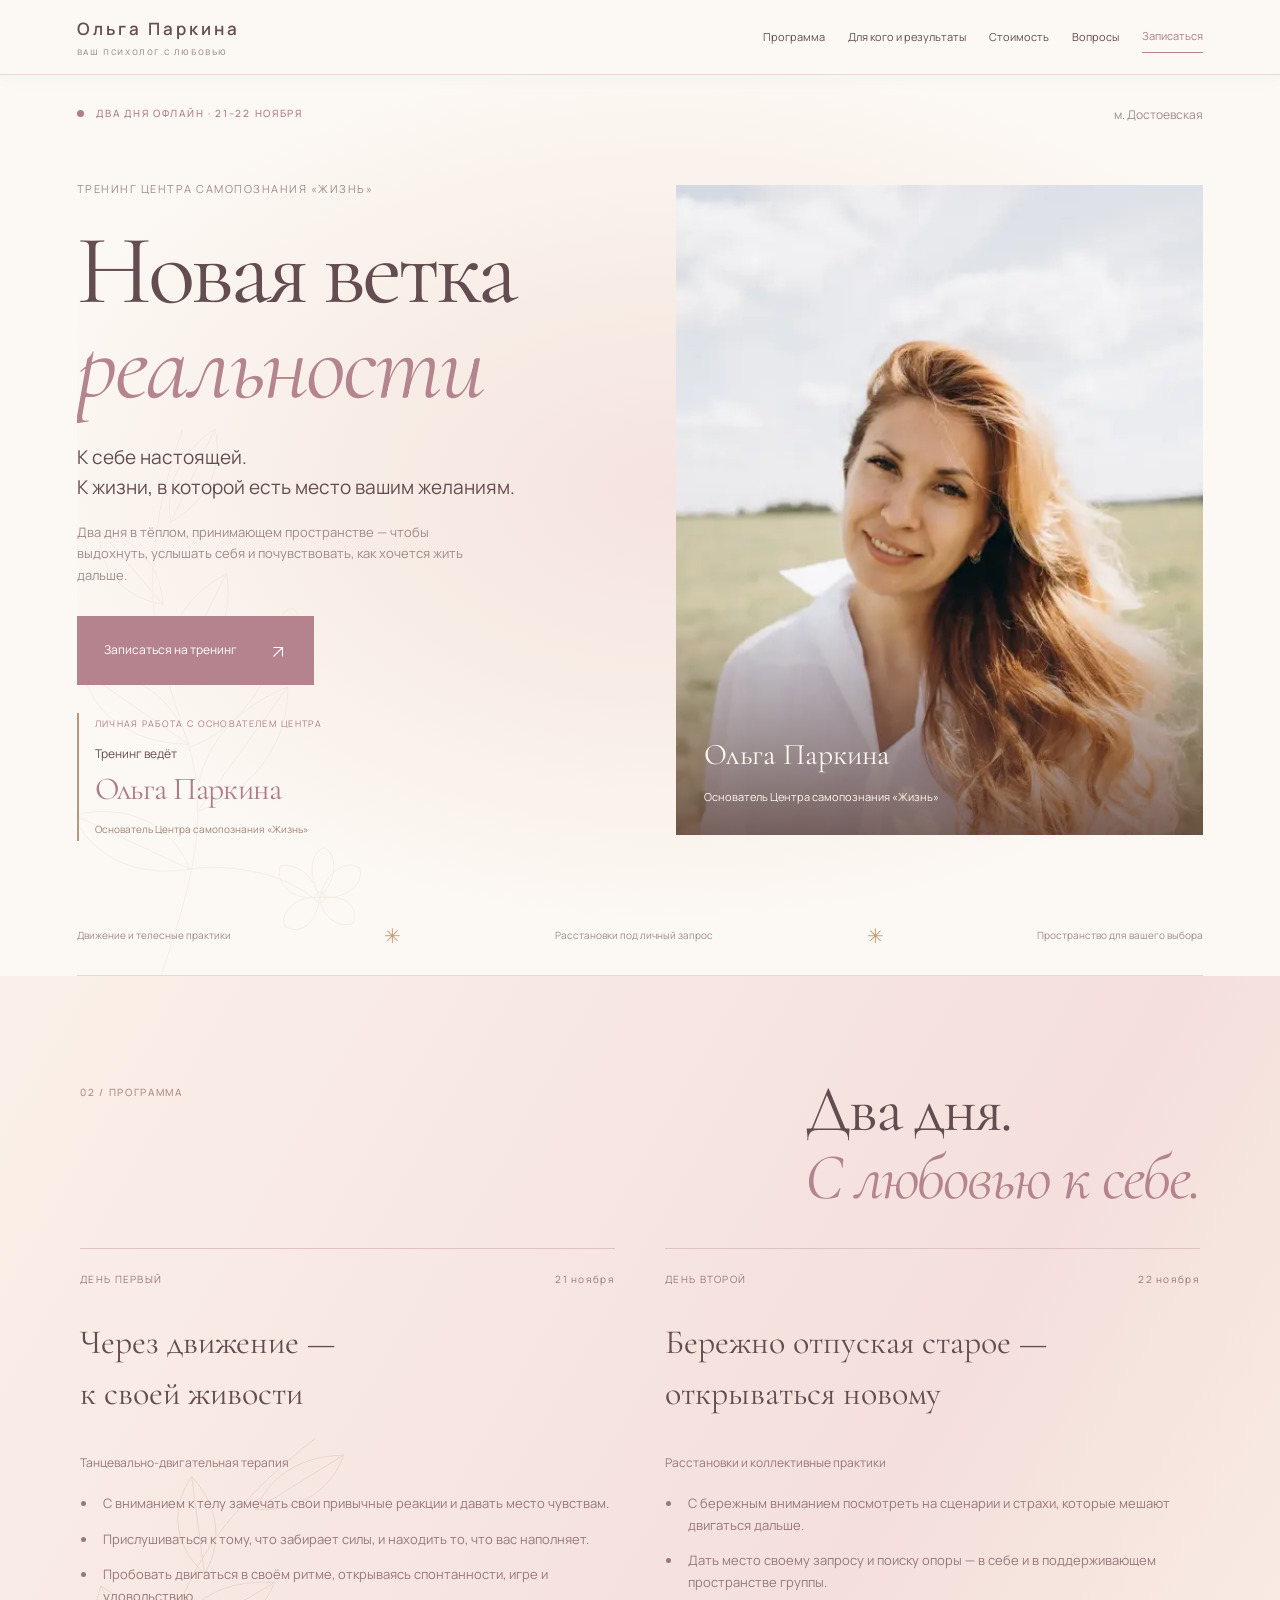
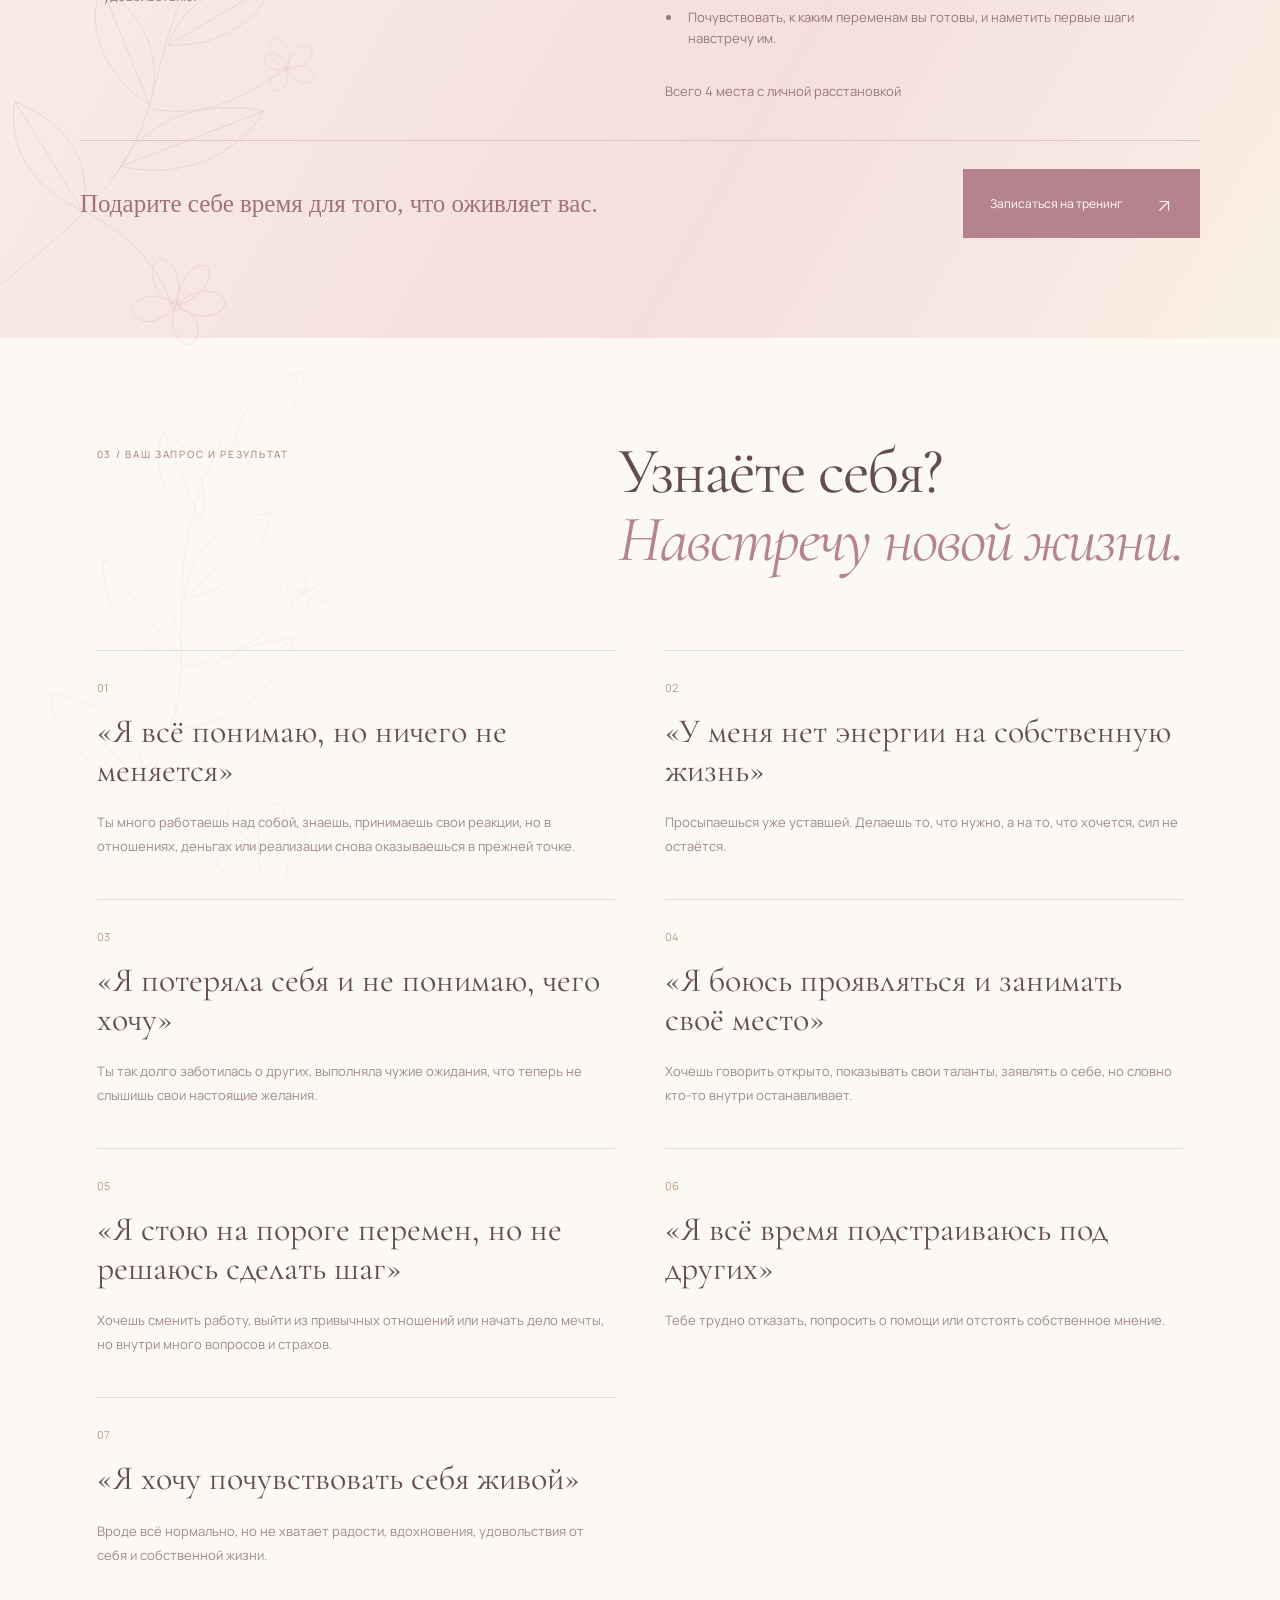
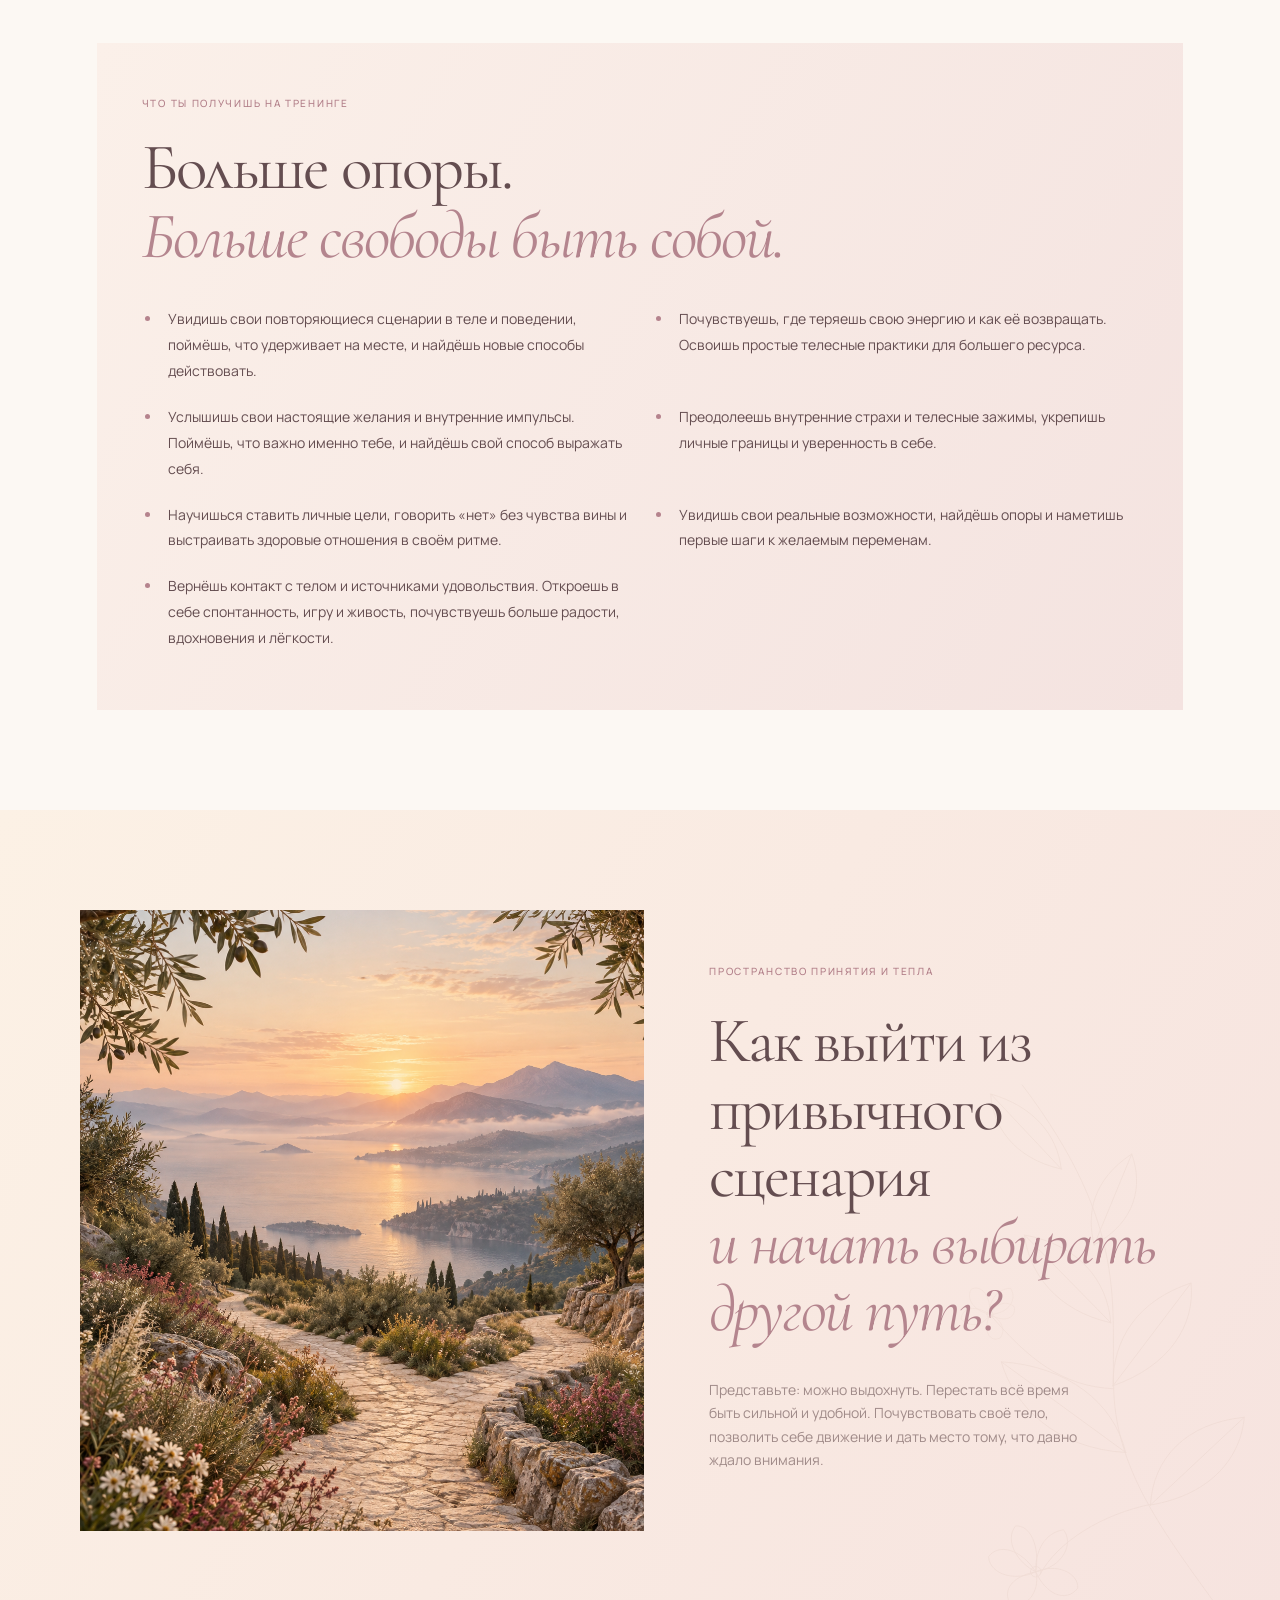
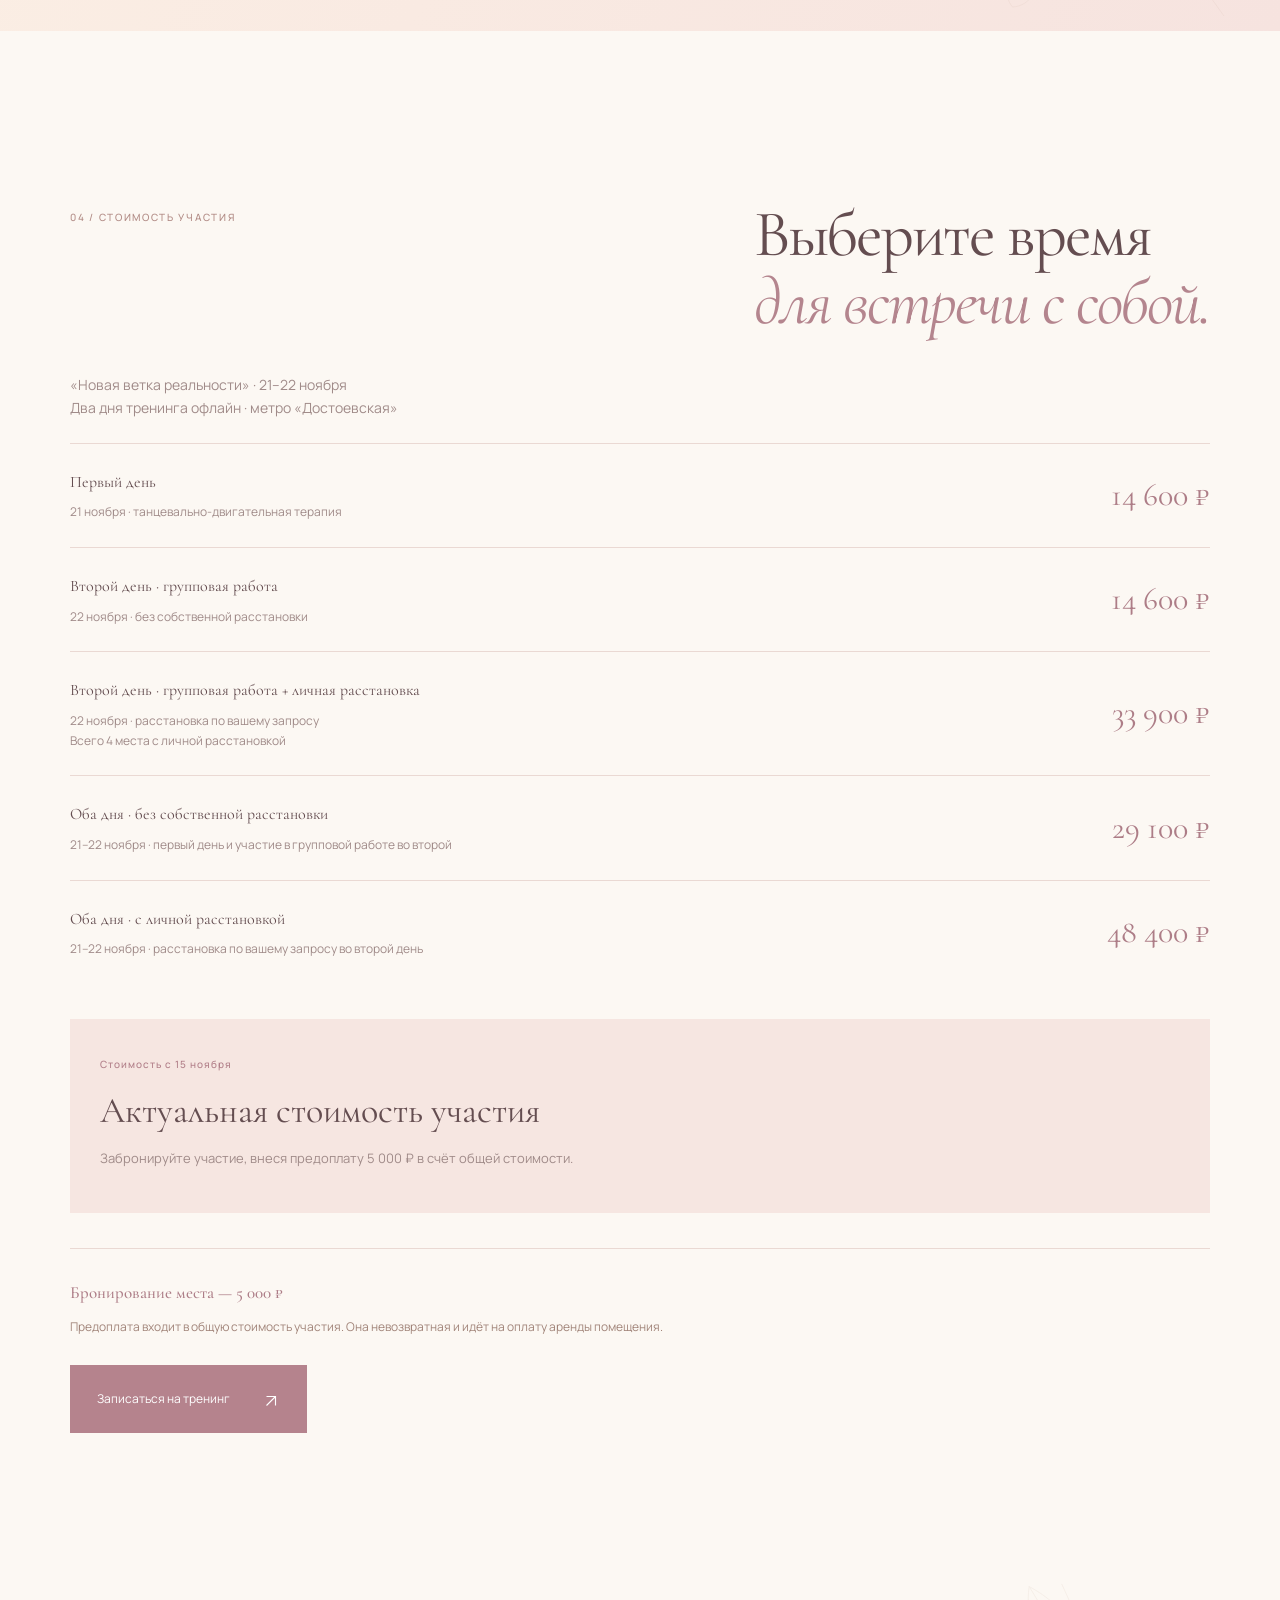
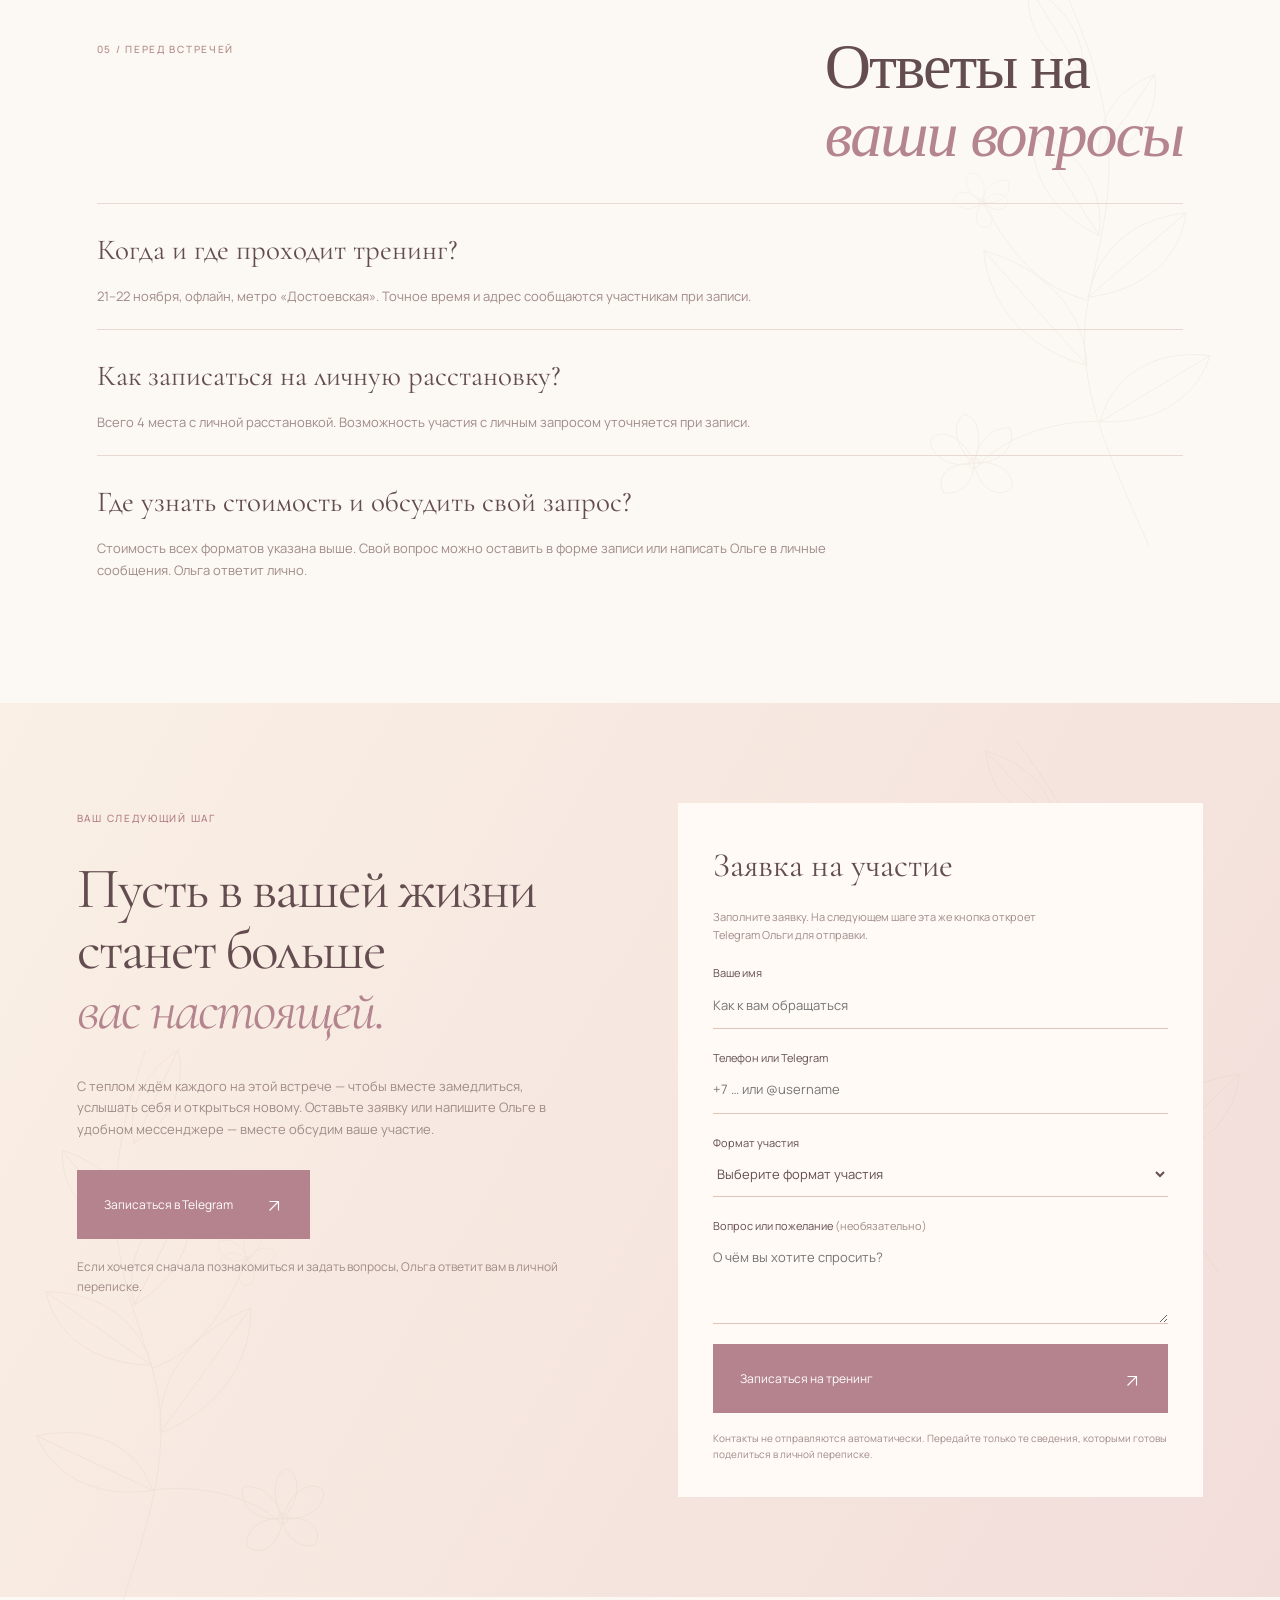
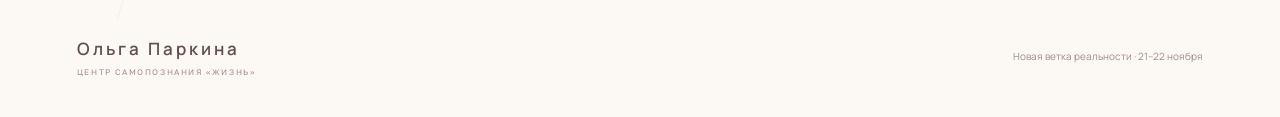
==== commit aeaa32e4: "Simplify pricing and add increase date countdown" ====
--- a/training/index.html
+++ b/training/index.html
@@ -1,11 +1,11 @@
 <!doctype html>
-<html lang="ru"><head><meta charset="utf-8"><meta name="viewport" content="width=device-width,initial-scale=1"><meta name="description" content="Новая ветка реальности. Два дня офлайн-практик 21–22 ноября: движение, контакт с собой, расстановки и новые решения."><title>Новая ветка реальности · Ольга Паркина</title><link rel="stylesheet" href="style.css?v=5"><link rel="stylesheet" href="alternative.css?v=2"><link rel="stylesheet" href="bloom.css?v=4"><link rel="stylesheet" href="site-family.css?v=9"></head><body id="top">
+<html lang="ru"><head><meta charset="utf-8"><meta name="viewport" content="width=device-width,initial-scale=1"><meta name="description" content="Новая ветка реальности. Два дня офлайн-практик 21–22 ноября: движение, контакт с собой, расстановки и новые решения."><title>Новая ветка реальности · Ольга Паркина</title><link rel="stylesheet" href="style.css?v=5"><link rel="stylesheet" href="alternative.css?v=2"><link rel="stylesheet" href="bloom.css?v=4"><link rel="stylesheet" href="site-family.css?v=10"></head><body id="top">
 <header><a class="brand" href="#top" aria-label="Ольга Паркина — в начало страницы">Ольга Паркина<span>Ваш психолог с любовью</span></a><button class="menu-toggle" type="button" aria-expanded="false" aria-controls="training-navigation">Меню <span aria-hidden="true">☰</span></button><nav id="training-navigation" class="training-nav" aria-label="Разделы тренинга"><a href="#program">Программа</a><a href="#requests">Для кого и результаты</a><a href="#prices">Стоимость</a><a href="#questions">Вопросы</a><a class="training-nav-cta" href="#apply">Записаться</a></nav></header>
 <main><section class="hero"><div class="hero-top"><span class="eyebrow"><i></i> ДВА ДНЯ ОФЛАЙН · 21–22 НОЯБРЯ</span><span class="location">м. Достоевская</span></div><div class="hero-body"><div><p class="kicker">Тренинг Центра самопознания «Жизнь»</p><h1>Новая ветка<br><em>реальности</em></h1><p class="lead">К себе настоящей.<br>К жизни, в которой есть место вашим желаниям.</p><p class="intro">Два дня в тёплом, принимающем пространстве — чтобы выдохнуть, услышать себя и почувствовать, как хочется жить дальше.</p><div class="actions"><a class="button" href="#apply">Записаться на тренинг <span><svg class="link-arrow" viewBox="0 0 24 24" fill="none" stroke="currentColor" stroke-width="1.5" aria-hidden="true"><path d="M6 18 18 6M6 6h12v12"/></svg></span></a></div><div class="host-note"><span class="host-label">Личная работа с основателем центра</span><p>Тренинг ведёт<br><strong>Ольга Паркина</strong></p><span class="host-role">Основатель Центра самопознания «Жизнь»</span></div></div><div class="art portrait-art"><img class="olga-portrait" src="olga-preview.webp" alt="Ольга Паркина, ведущая тренинга и основатель Центра самопознания «Жизнь»"><span class="portrait-caption">Ольга Паркина<small>Основатель Центра самопознания «Жизнь»</small></span></div></div><div class="hero-foot"><span>Движение и телесные практики</span><b>✳</b><span>Расстановки под личный запрос</span><b>✳</b><span>Пространство для вашего выбора</span></div></section>
 
 <section id="program" class="program section"><div class="section-heading"><span class="eyebrow">02 / ПРОГРАММА</span><h2>Два дня.<br><em>С любовью к себе.</em></h2></div><div class="days"><article><div class="day-top"><span>ДЕНЬ ПЕРВЫЙ</span><span>21 ноября</span></div><h3>Через движение —<br>к своей живости</h3><p class="day-sub">Танцевально-двигательная терапия</p><ul><li>С вниманием к телу замечать свои привычные реакции и давать место чувствам.</li><li>Прислушиваться к тому, что забирает силы, и находить то, что вас наполняет.</li><li>Пробовать двигаться в своём ритме, открываясь спонтанности, игре и удовольствию.</li></ul></article><article><div class="day-top"><span>ДЕНЬ ВТОРОЙ</span><span>22 ноября</span></div><h3>Бережно отпуская старое —<br>открываться новому</h3><p class="day-sub">Расстановки и коллективные практики</p><ul><li>С бережным вниманием посмотреть на сценарии и страхи, которые мешают двигаться дальше.</li><li>Дать место своему запросу и поиску опоры — в себе и в поддерживающем пространстве группы.</li><li>Почувствовать, к каким переменам вы готовы, и наметить первые шаги навстречу им.</li></ul><div class="limited">Всего 4 места с личной расстановкой</div></article></div><div class="program-cta"><p>Подарите себе время для того, что оживляет вас.</p><a class="button button-light" href="#apply">Записаться на тренинг <span><svg class="link-arrow" viewBox="0 0 24 24" fill="none" stroke="currentColor" stroke-width="1.5" aria-hidden="true"><path d="M6 18 18 6M6 6h12v12"/></svg></span></a></div></section>
 <section id="requests" class="section request-results"><div class="section-heading"><span class="eyebrow">03 / ВАШ ЗАПРОС И РЕЗУЛЬТАТ</span><h2>Узнаёте себя?<br><em>Навстречу новой жизни.</em></h2></div><article class="request-result"><div class="request-copy"><span class="request-number">01</span><h3>«Я всё понимаю, но ничего не меняется»</h3><p>Ты много работаешь над собой, знаешь, принимаешь свои реакции, но в отношениях, деньгах или реализации снова оказываешься в прежней точке.</p></div></article><article class="request-result"><div class="request-copy"><span class="request-number">02</span><h3>«У меня нет энергии на собственную жизнь»</h3><p>Просыпаешься уже уставшей. Делаешь то, что нужно, а на то, что хочется, сил не остаётся.</p></div></article><article class="request-result"><div class="request-copy"><span class="request-number">03</span><h3>«Я потеряла себя и не понимаю, чего хочу»</h3><p>Ты так долго заботилась о других, выполняла чужие ожидания, что теперь не слышишь свои настоящие желания.</p></div></article><article class="request-result"><div class="request-copy"><span class="request-number">04</span><h3>«Я боюсь проявляться и занимать своё место»</h3><p>Хочешь говорить открыто, показывать свои таланты, заявлять о себе, но словно кто-то внутри останавливает.</p></div></article><article class="request-result"><div class="request-copy"><span class="request-number">05</span><h3>«Я стою на пороге перемен, но не решаюсь сделать шаг»</h3><p>Хочешь сменить работу, выйти из привычных отношений или начать дело мечты, но внутри много вопросов и страхов.</p></div></article><article class="request-result"><div class="request-copy"><span class="request-number">06</span><h3>«Я всё время подстраиваюсь под других»</h3><p>Тебе трудно отказать, попросить о помощи или отстоять собственное мнение.</p></div></article><article class="request-result"><div class="request-copy"><span class="request-number">07</span><h3>«Я хочу почувствовать себя живой»</h3><p>Вроде всё нормально, но не хватает радости, вдохновения, удовольствия от себя и собственной жизни.</p></div></article><div class="shared-results"><span class="eyebrow">ЧТО ТЫ ПОЛУЧИШЬ НА ТРЕНИНГЕ</span><h2>Больше опоры.<br><em>Больше свободы быть собой.</em></h2><ul><li>Увидишь свои повторяющиеся сценарии в теле и поведении, поймёшь, что удерживает на месте, и найдёшь новые способы действовать.</li><li>Почувствуешь, где теряешь свою энергию и как её возвращать. Освоишь простые телесные практики для большего ресурса.</li><li>Услышишь свои настоящие желания и внутренние импульсы. Поймёшь, что важно именно тебе, и найдёшь свой способ выражать себя.</li><li>Преодолеешь внутренние страхи и телесные зажимы, укрепишь личные границы и уверенность в себе.</li><li>Научишься ставить личные цели, говорить «нет» без чувства вины и выстраивать здоровые отношения в своём ритме.</li><li>Увидишь свои реальные возможности, найдёшь опоры и наметишь первые шаги к желаемым переменам.</li><li>Вернёшь контакт с телом и источниками удовольствия. Откроешь в себе спонтанность, игру и живость, почувствуешь больше радости, вдохновения и лёгкости.</li></ul></div></section>
 <section class="poster-section section"><img src="new-path.png" alt="Рассвет над озером, цветы и две тропинки — образ нового пути" loading="lazy"><div><span class="eyebrow">ПРОСТРАНСТВО ПРИНЯТИЯ И ТЕПЛА</span><h2>Как выйти из привычного сценария<br><em>и начать выбирать другой путь?</em></h2><p>Представьте: можно выдохнуть. Перестать всё время быть сильной и удобной. Почувствовать своё тело, позволить себе движение и дать место тому, что давно ждало внимания.</p></div></section>
-<section id="prices" class="section pricing"><div class="section-heading"><span class="eyebrow">04 / СТОИМОСТЬ УЧАСТИЯ</span><h2>Выберите время<br><em>для встречи с собой.</em></h2></div><p class="pricing-intro">«Новая ветка реальности» · 21–22 ноября<br>Два дня тренинга офлайн · метро «Достоевская»</p><div class="price-list"><div class="price-grid-head"><span>Формат участия</span><span>До 14 ноября</span><span>С 15 ноября</span></div><div class="price-row"><div><h3>Первый день</h3><p>21 ноября · танцевально-двигательная терапия</p></div><strong><small class="mobile-price-label">До 14 ноября</small>13 200 ₽</strong><span class="future-price"><small class="mobile-price-label">С 15 ноября</small>14 600 ₽</span></div><div class="price-row"><div><h3>Второй день · групповая работа</h3><p>22 ноября · без собственной расстановки</p></div><strong><small class="mobile-price-label">До 14 ноября</small>13 200 ₽</strong><span class="future-price"><small class="mobile-price-label">С 15 ноября</small>14 600 ₽</span></div><div class="price-row"><div><h3>Второй день · групповая работа + личная расстановка</h3><p>22 ноября · расстановка по вашему запросу<br>Всего 4 места с личной расстановкой</p></div><strong><small class="mobile-price-label">До 14 ноября</small>30 800 ₽</strong><span class="future-price"><small class="mobile-price-label">С 15 ноября</small>33 900 ₽</span></div><div class="price-row"><div><h3>Оба дня · без собственной расстановки</h3><p>21–22 ноября · первый день и участие в групповой работе во второй</p></div><strong><small class="mobile-price-label">До 14 ноября</small>26 400 ₽</strong><span class="future-price"><small class="mobile-price-label">С 15 ноября</small>29 100 ₽</span></div><div class="price-row"><div><h3>Оба дня · с личной расстановкой</h3><p>21–22 ноября · расстановка по вашему запросу во второй день</p></div><strong><small class="mobile-price-label">До 14 ноября</small>44 000 ₽</strong><span class="future-price"><small class="mobile-price-label">С 15 ноября</small>48 400 ₽</span></div></div><div class="booking-terms"><div><h3>Бронирование места — 5 000 ₽</h3><p>Предоплата входит в общую стоимость участия. Она невозвратная и идёт на оплату аренды помещения.</p></div></div><div class="pricing-cta"><a class="button" href="#apply">Записаться на тренинг <span><svg class="link-arrow" viewBox="0 0 24 24" fill="none" stroke="currentColor" stroke-width="1.5" aria-hidden="true"><path d="M6 18 18 6M6 6h12v12"/></svg></span></a></div></section>
+<section id="prices" class="section pricing"><div class="section-heading"><span class="eyebrow">04 / СТОИМОСТЬ УЧАСТИЯ</span><h2>Выберите время<br><em>для встречи с собой.</em></h2></div><p class="pricing-intro">«Новая ветка реальности» · 21–22 ноября<br>Два дня тренинга офлайн · метро «Достоевская»</p><div class="price-list"><div class="price-row"><div><h3>Первый день</h3><p>21 ноября · танцевально-двигательная терапия</p></div><strong>13 200 ₽</strong></div><div class="price-row"><div><h3>Второй день · групповая работа</h3><p>22 ноября · без собственной расстановки</p></div><strong>13 200 ₽</strong></div><div class="price-row"><div><h3>Второй день · групповая работа + личная расстановка</h3><p>22 ноября · расстановка по вашему запросу<br>Всего 4 места с личной расстановкой</p></div><strong>30 800 ₽</strong></div><div class="price-row"><div><h3>Оба дня · без собственной расстановки</h3><p>21–22 ноября · первый день и участие в групповой работе во второй</p></div><strong>26 400 ₽</strong></div><div class="price-row"><div><h3>Оба дня · с личной расстановкой</h3><p>21–22 ноября · расстановка по вашему запросу во второй день</p></div><strong>44 000 ₽</strong></div></div><div class="price-deadline"><span class="eyebrow" id="price-countdown"></span><h3>С 15 ноября стоимость повысится</h3><p>Забронируйте участие по текущей цене, внеся предоплату 5 000 ₽ в счёт общей стоимости.</p><details class="future-prices"><summary>Посмотреть стоимость с 15 ноября</summary><ul><li>Первый день — 14 600 ₽</li><li>Второй день, групповая работа — 14 600 ₽</li><li>Второй день, групповая работа + личная расстановка — 33 900 ₽</li><li>Оба дня без собственной расстановки — 29 100 ₽</li><li>Оба дня с личной расстановкой — 48 400 ₽</li></ul></details></div><div class="booking-terms"><div><h3>Бронирование места — 5 000 ₽</h3><p>Предоплата входит в общую стоимость участия. Она невозвратная и идёт на оплату аренды помещения.</p></div></div><div class="pricing-cta"><a class="button" href="#apply">Записаться на тренинг <span><svg class="link-arrow" viewBox="0 0 24 24" fill="none" stroke="currentColor" stroke-width="1.5" aria-hidden="true"><path d="M6 18 18 6M6 6h12v12"/></svg></span></a></div></section>
 <section id="questions" class="section faq"><div class="section-heading"><span class="eyebrow">05 / ПЕРЕД ВСТРЕЧЕЙ</span><h2>Ответы на<br><em>ваши вопросы</em></h2></div><article class="faq-item"><h3>Когда и где проходит тренинг?</h3><p>21–22 ноября, офлайн, метро «Достоевская». Точное время и адрес сообщаются участникам при записи.</p></article><article class="faq-item"><h3>Как записаться на личную расстановку?</h3><p>Всего 4 места с личной расстановкой. Возможность участия с личным запросом уточняется при записи.</p></article><article class="faq-item"><h3>Где узнать стоимость и обсудить свой запрос?</h3><p>Стоимость всех форматов указана выше. Свой вопрос можно оставить в форме записи или написать Ольге в личные сообщения. Ольга ответит лично.</p></article></section>
-<section id="apply" class="section application"><div><span class="eyebrow">ВАШ СЛЕДУЮЩИЙ ШАГ</span><h2>Пусть в вашей жизни<br>станет больше<br><em>вас настоящей.</em></h2><p>С теплом ждём каждого на этой встрече — чтобы вместе замедлиться, услышать себя и открыться новому. Оставьте заявку или напишите Ольге в удобном мессенджере — вместе обсудим ваше участие.</p><div class="messenger-signup"><a class="button" href="https://t.me/parkinapsy" target="_blank" rel="noopener">Записаться в Telegram <span><svg class="link-arrow" viewBox="0 0 24 24" fill="none" stroke="currentColor" stroke-width="1.5" aria-hidden="true"><path d="M6 18 18 6M6 6h12v12"/></svg></span></a></div><p class="messenger-note">Если хочется сначала познакомиться и задать вопросы, Ольга ответит вам в личной переписке.</p></div><form id="application-form"><h3>Заявка на участие</h3><p class="form-note">Заполните заявку. На следующем шаге эта же кнопка откроет Telegram Ольги для отправки.</p><label>Ваше имя<input name="name" autocomplete="given-name" placeholder="Как к вам обращаться" required maxlength="100"></label><label>Телефон или Telegram<input name="contact" autocomplete="tel" placeholder="+7 … или @username" required maxlength="100"></label><label>Формат участия<select name="format" required><option value="" disabled selected>Выберите формат участия</option><option>Первый день, 21 ноября — 13 200 ₽</option><option>Второй день, групповая работа без собственной расстановки — 13 200 ₽</option><option>Второй день, групповая работа + личная расстановка — 30 800 ₽</option><option>Оба дня без собственной расстановки — 26 400 ₽</option><option>Оба дня с личной расстановкой — 44 000 ₽</option></select></label><label>Вопрос или пожелание <span>(необязательно)</span><textarea name="message" placeholder="О чём вы хотите спросить?" rows="3" maxlength="1500"></textarea></label><button class="button" type="submit">Записаться на тренинг <span><svg class="link-arrow" viewBox="0 0 24 24" fill="none" stroke="currentColor" stroke-width="1.5" aria-hidden="true"><path d="M6 18 18 6M6 6h12v12"/></svg></span></button><p id="form-status" role="status" aria-live="polite"></p><div id="prepared" hidden><textarea id="request-text" readonly aria-label="Текст вашей заявки" rows="7"></textarea></div><small>Контакты не отправляются автоматически. Передайте только те сведения, которыми готовы поделиться в личной переписке.</small></form></section></main><footer><div class="brand">Ольга Паркина<span>Центр самопознания «Жизнь»</span></div><span>Новая ветка реальности · 21–22 ноября</span></footer><script src="app.js?v=4"></script><script src="menu.js?v=1"></script></body></html>
+<section id="apply" class="section application"><div><span class="eyebrow">ВАШ СЛЕДУЮЩИЙ ШАГ</span><h2>Пусть в вашей жизни<br>станет больше<br><em>вас настоящей.</em></h2><p>С теплом ждём каждого на этой встрече — чтобы вместе замедлиться, услышать себя и открыться новому. Оставьте заявку или напишите Ольге в удобном мессенджере — вместе обсудим ваше участие.</p><div class="messenger-signup"><a class="button" href="https://t.me/parkinapsy" target="_blank" rel="noopener">Записаться в Telegram <span><svg class="link-arrow" viewBox="0 0 24 24" fill="none" stroke="currentColor" stroke-width="1.5" aria-hidden="true"><path d="M6 18 18 6M6 6h12v12"/></svg></span></a></div><p class="messenger-note">Если хочется сначала познакомиться и задать вопросы, Ольга ответит вам в личной переписке.</p></div><form id="application-form"><h3>Заявка на участие</h3><p class="form-note">Заполните заявку. На следующем шаге эта же кнопка откроет Telegram Ольги для отправки.</p><label>Ваше имя<input name="name" autocomplete="given-name" placeholder="Как к вам обращаться" required maxlength="100"></label><label>Телефон или Telegram<input name="contact" autocomplete="tel" placeholder="+7 … или @username" required maxlength="100"></label><label>Формат участия<select name="format" required><option value="" disabled selected>Выберите формат участия</option><option>Первый день, 21 ноября — 13 200 ₽</option><option>Второй день, групповая работа без собственной расстановки — 13 200 ₽</option><option>Второй день, групповая работа + личная расстановка — 30 800 ₽</option><option>Оба дня без собственной расстановки — 26 400 ₽</option><option>Оба дня с личной расстановкой — 44 000 ₽</option></select></label><label>Вопрос или пожелание <span>(необязательно)</span><textarea name="message" placeholder="О чём вы хотите спросить?" rows="3" maxlength="1500"></textarea></label><button class="button" type="submit">Записаться на тренинг <span><svg class="link-arrow" viewBox="0 0 24 24" fill="none" stroke="currentColor" stroke-width="1.5" aria-hidden="true"><path d="M6 18 18 6M6 6h12v12"/></svg></span></button><p id="form-status" role="status" aria-live="polite"></p><div id="prepared" hidden><textarea id="request-text" readonly aria-label="Текст вашей заявки" rows="7"></textarea></div><small>Контакты не отправляются автоматически. Передайте только те сведения, которыми готовы поделиться в личной переписке.</small></form></section></main><footer><div class="brand">Ольга Паркина<span>Центр самопознания «Жизнь»</span></div><span>Новая ветка реальности · 21–22 ноября</span></footer><script src="app.js?v=4"></script><script src="menu.js?v=1"></script><script src="pricing.js?v=1"></script></body></html>
--- a/training/site-family.css
+++ b/training/site-family.css
@@ -41,3 +41,5 @@
 .application{padding-left:clamp(24px,6vw,100px);padding-right:clamp(24px,6vw,100px);max-width:none;width:100%;grid-template-columns:minmax(0,1fr) minmax(0,1fr)}.application>div>p{max-width:500px}.application form{max-width:600px;justify-self:end}@media(max-width:800px){.application{grid-template-columns:minmax(0,1fr);padding-left:7%;padding-right:7%}.application form{max-width:none;justify-self:stretch}}
 
 .menu-toggle{display:none}@media(max-width:900px){header{flex-wrap:wrap;align-items:center}.menu-toggle{display:inline-flex;align-items:center;gap:10px;margin-left:auto;padding:10px 12px;border:1px solid var(--line);background:transparent;color:var(--ink);font:12px Manrope,Arial,sans-serif;cursor:pointer}.menu-toggle span{font-size:16px}.training-nav{display:none;width:100%;overflow:visible;padding:10px 0 5px;border-top:1px solid var(--line);gap:0}.training-nav.is-open{display:flex;flex-direction:column;align-items:stretch}.training-nav a{font-size:13px;padding:12px 0;white-space:normal}.training-nav-cta{align-self:flex-start}html{scroll-padding-top:100px}}
+
+.price-row{display:grid;grid-template-columns:minmax(0,1fr) auto;gap:25px}.price-row strong{letter-spacing:normal}.price-deadline{margin:35px 0;padding:30px;background:#f6e6e1}.price-deadline h3{font-family:'Cormorant Garamond',Georgia,serif;font-size:36px;line-height:1.15;margin:15px 0}.price-deadline p{font-size:13px;line-height:1.8;color:var(--muted)}#price-countdown{letter-spacing:1px}.future-prices{margin-top:20px}.future-prices summary{cursor:pointer;font-size:13px;color:#9c707b;padding:10px 0}.future-prices ul{font-size:13px;line-height:1.9;padding-left:20px}.mobile-price-label{letter-spacing:normal;word-spacing:normal;font-size:11px}.day-top{letter-spacing:1.3px}.price-grid-head{letter-spacing:normal}@media(max-width:600px){.price-row{grid-template-columns:minmax(0,1fr);gap:12px}.price-row>div{grid-column:auto}.price-deadline{padding:25px 22px}.price-deadline h3{font-size:31px}}
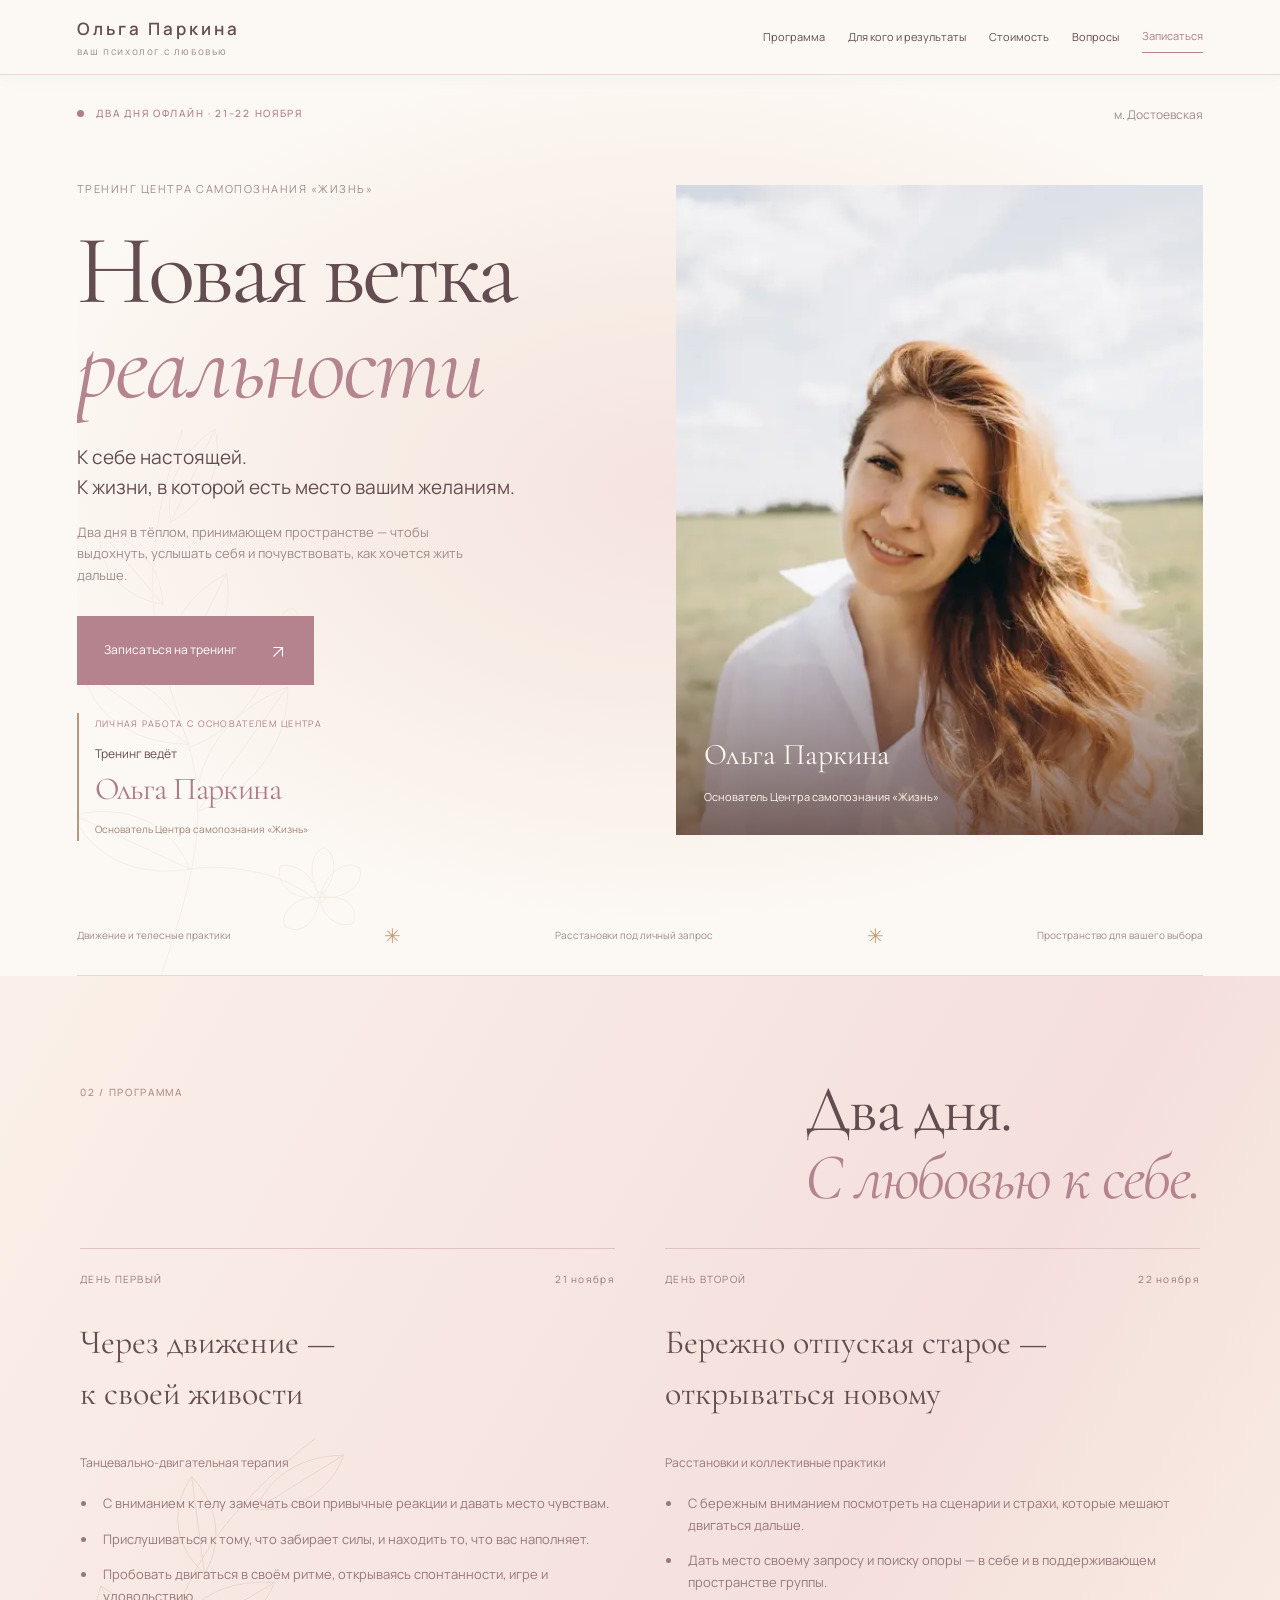
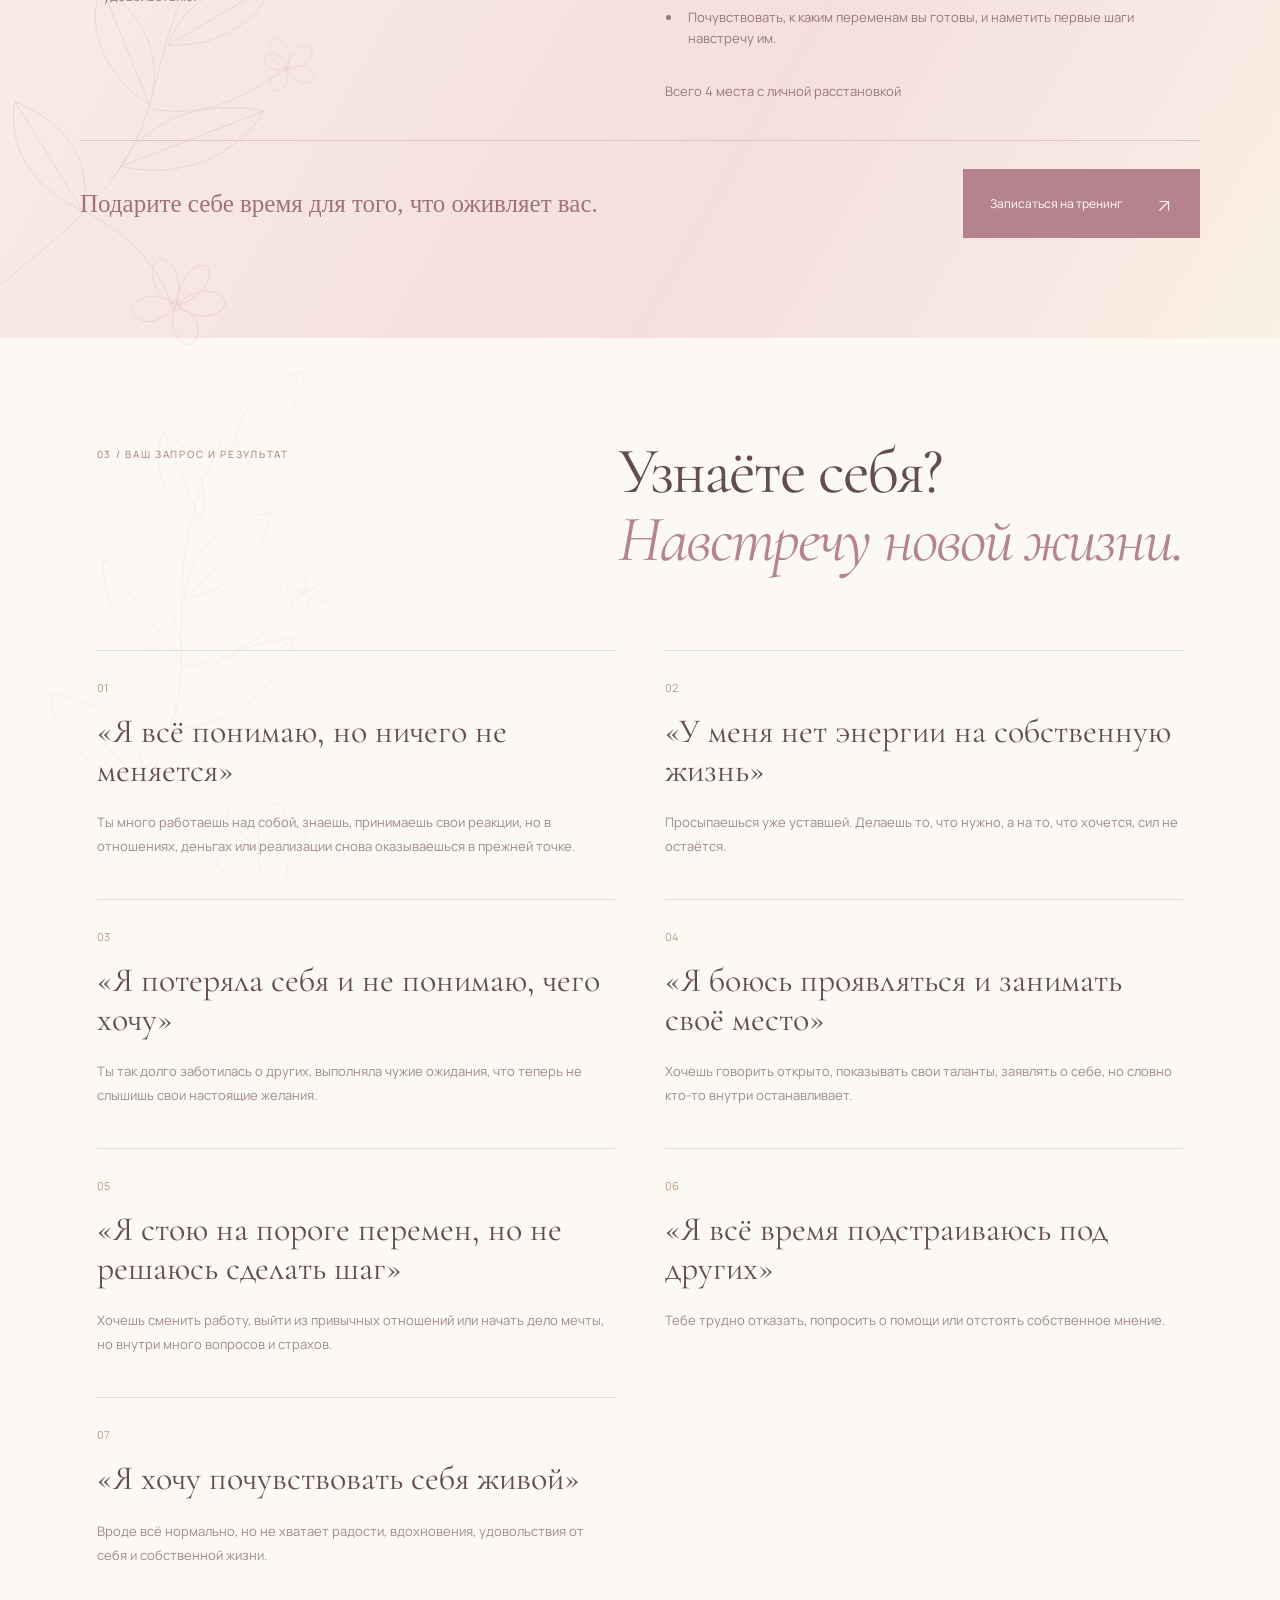
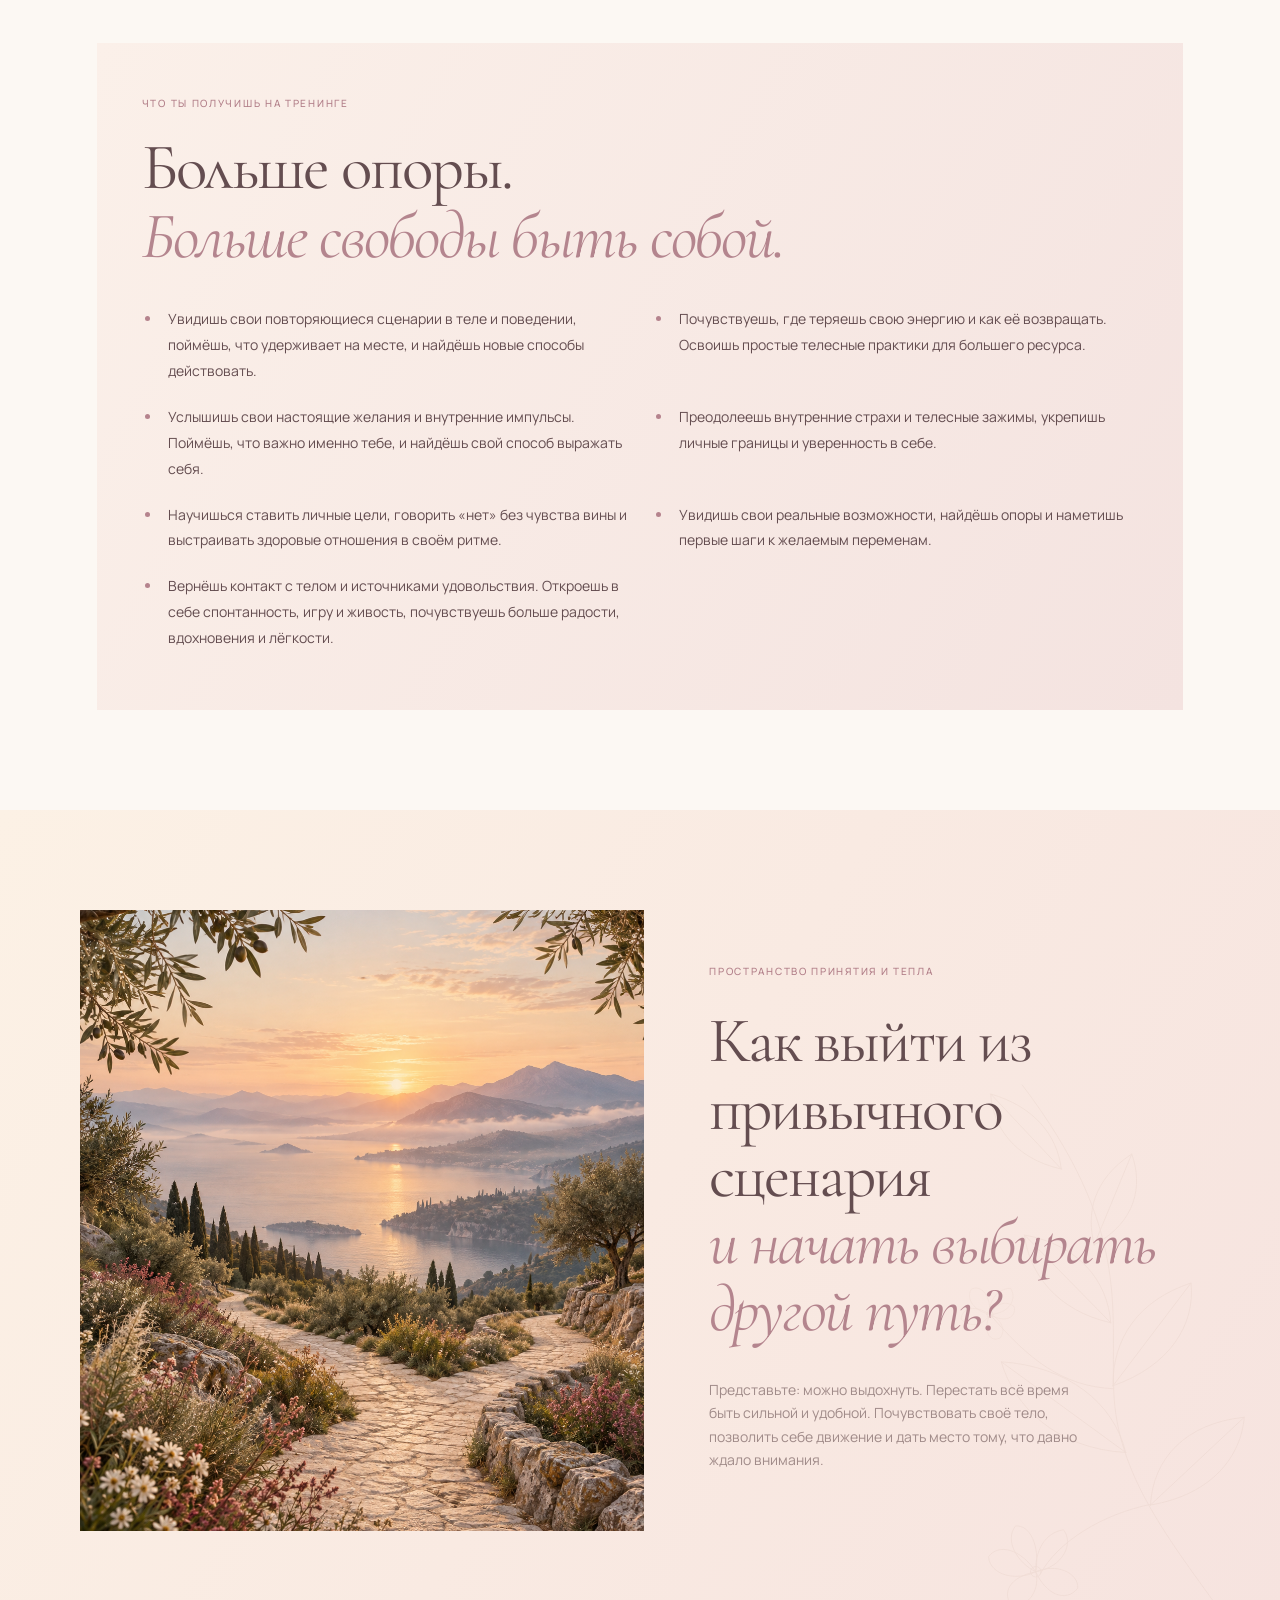
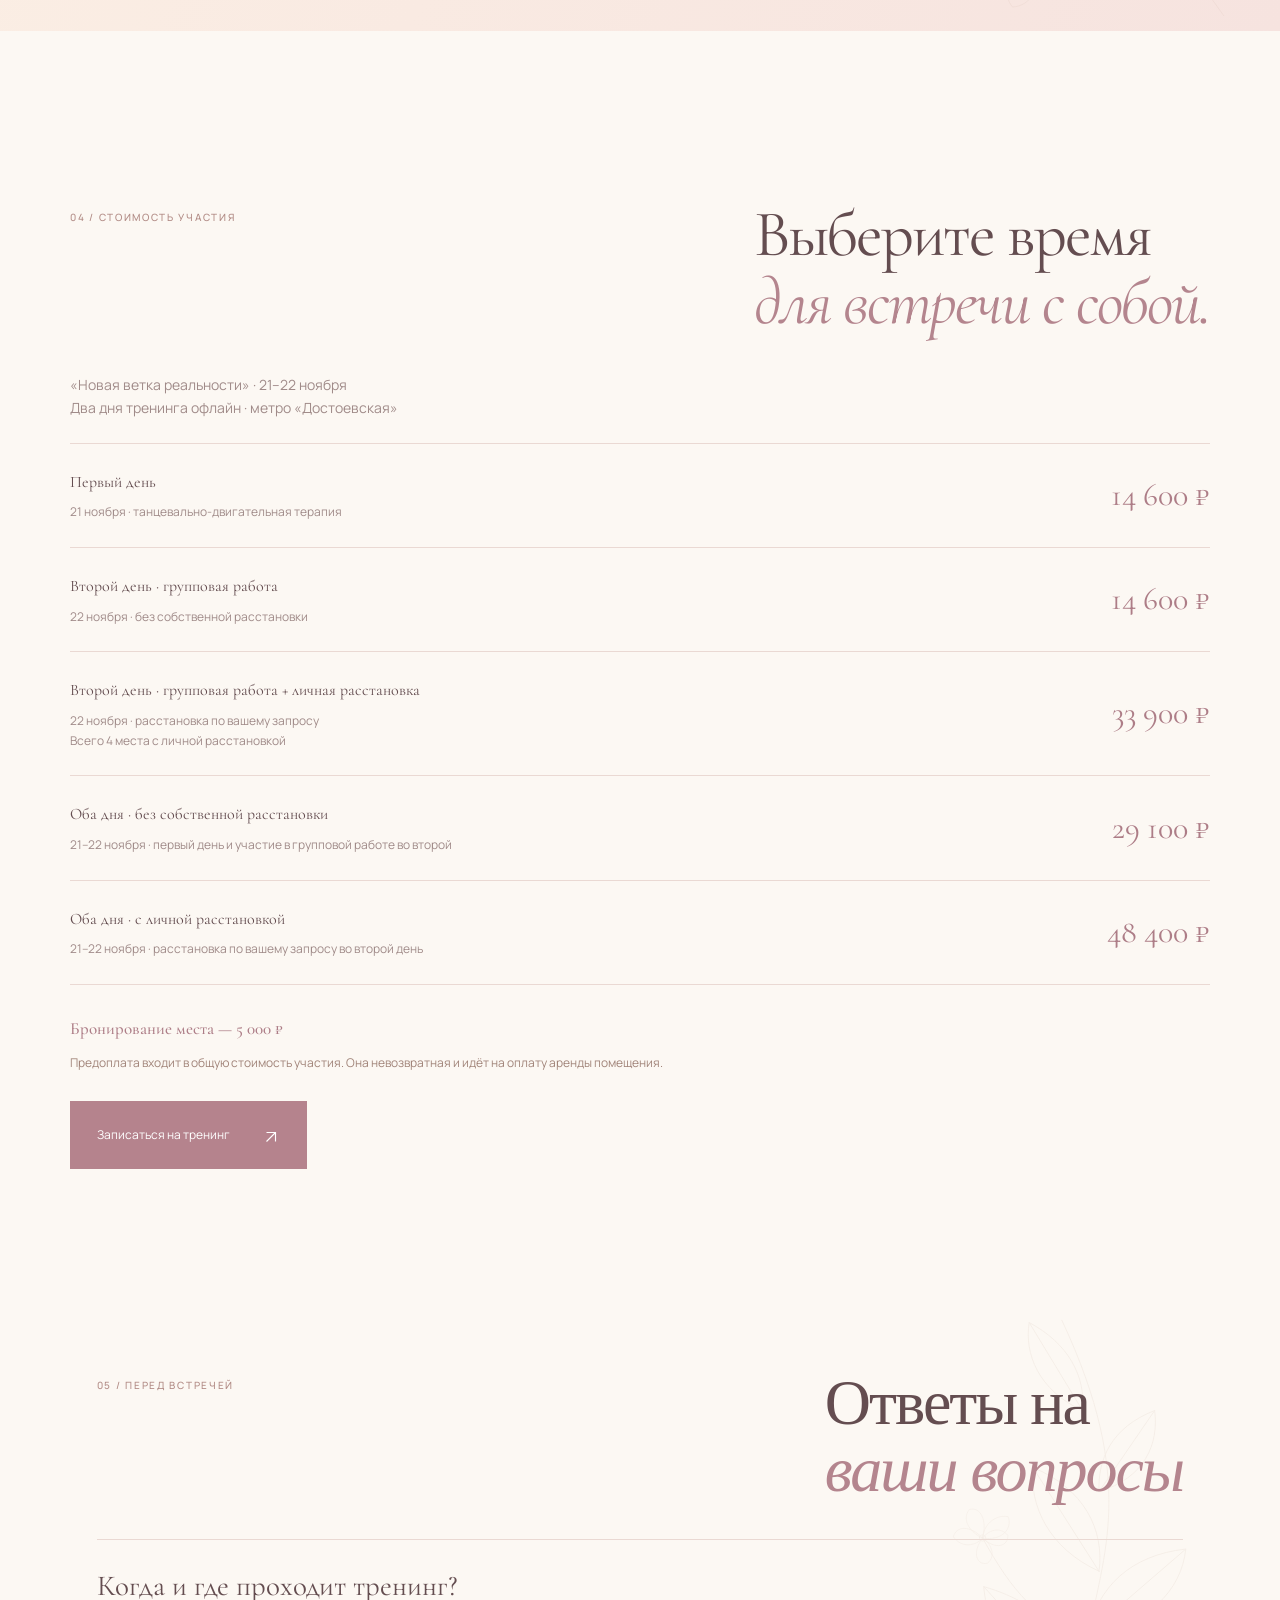
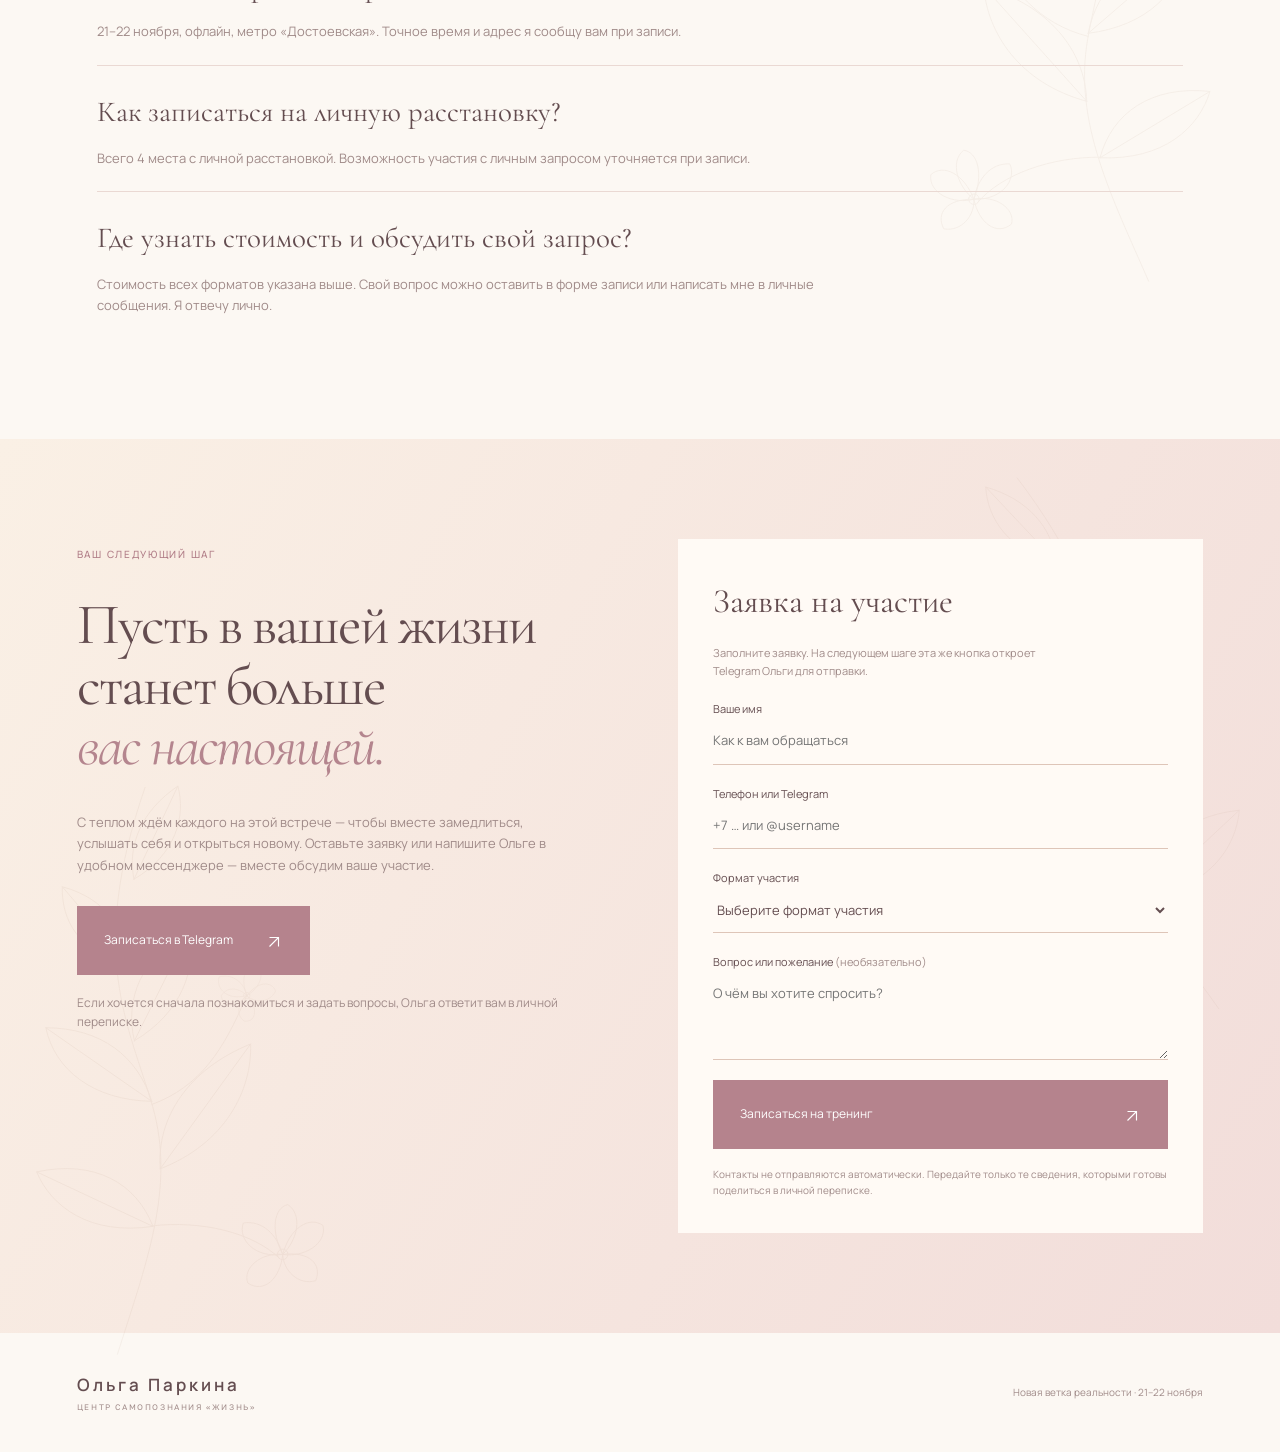
==== commit 4e45aa36: "Write FAQ answers in Olga first person voice" ====
--- a/training/index.html
+++ b/training/index.html
@@ -7,5 +7,5 @@
 <section id="requests" class="section request-results"><div class="section-heading"><span class="eyebrow">03 / ВАШ ЗАПРОС И РЕЗУЛЬТАТ</span><h2>Узнаёте себя?<br><em>Навстречу новой жизни.</em></h2></div><article class="request-result"><div class="request-copy"><span class="request-number">01</span><h3>«Я всё понимаю, но ничего не меняется»</h3><p>Ты много работаешь над собой, знаешь, принимаешь свои реакции, но в отношениях, деньгах или реализации снова оказываешься в прежней точке.</p></div></article><article class="request-result"><div class="request-copy"><span class="request-number">02</span><h3>«У меня нет энергии на собственную жизнь»</h3><p>Просыпаешься уже уставшей. Делаешь то, что нужно, а на то, что хочется, сил не остаётся.</p></div></article><article class="request-result"><div class="request-copy"><span class="request-number">03</span><h3>«Я потеряла себя и не понимаю, чего хочу»</h3><p>Ты так долго заботилась о других, выполняла чужие ожидания, что теперь не слышишь свои настоящие желания.</p></div></article><article class="request-result"><div class="request-copy"><span class="request-number">04</span><h3>«Я боюсь проявляться и занимать своё место»</h3><p>Хочешь говорить открыто, показывать свои таланты, заявлять о себе, но словно кто-то внутри останавливает.</p></div></article><article class="request-result"><div class="request-copy"><span class="request-number">05</span><h3>«Я стою на пороге перемен, но не решаюсь сделать шаг»</h3><p>Хочешь сменить работу, выйти из привычных отношений или начать дело мечты, но внутри много вопросов и страхов.</p></div></article><article class="request-result"><div class="request-copy"><span class="request-number">06</span><h3>«Я всё время подстраиваюсь под других»</h3><p>Тебе трудно отказать, попросить о помощи или отстоять собственное мнение.</p></div></article><article class="request-result"><div class="request-copy"><span class="request-number">07</span><h3>«Я хочу почувствовать себя живой»</h3><p>Вроде всё нормально, но не хватает радости, вдохновения, удовольствия от себя и собственной жизни.</p></div></article><div class="shared-results"><span class="eyebrow">ЧТО ТЫ ПОЛУЧИШЬ НА ТРЕНИНГЕ</span><h2>Больше опоры.<br><em>Больше свободы быть собой.</em></h2><ul><li>Увидишь свои повторяющиеся сценарии в теле и поведении, поймёшь, что удерживает на месте, и найдёшь новые способы действовать.</li><li>Почувствуешь, где теряешь свою энергию и как её возвращать. Освоишь простые телесные практики для большего ресурса.</li><li>Услышишь свои настоящие желания и внутренние импульсы. Поймёшь, что важно именно тебе, и найдёшь свой способ выражать себя.</li><li>Преодолеешь внутренние страхи и телесные зажимы, укрепишь личные границы и уверенность в себе.</li><li>Научишься ставить личные цели, говорить «нет» без чувства вины и выстраивать здоровые отношения в своём ритме.</li><li>Увидишь свои реальные возможности, найдёшь опоры и наметишь первые шаги к желаемым переменам.</li><li>Вернёшь контакт с телом и источниками удовольствия. Откроешь в себе спонтанность, игру и живость, почувствуешь больше радости, вдохновения и лёгкости.</li></ul></div></section>
 <section class="poster-section section"><img src="new-path.png" alt="Рассвет над озером, цветы и две тропинки — образ нового пути" loading="lazy"><div><span class="eyebrow">ПРОСТРАНСТВО ПРИНЯТИЯ И ТЕПЛА</span><h2>Как выйти из привычного сценария<br><em>и начать выбирать другой путь?</em></h2><p>Представьте: можно выдохнуть. Перестать всё время быть сильной и удобной. Почувствовать своё тело, позволить себе движение и дать место тому, что давно ждало внимания.</p></div></section>
 <section id="prices" class="section pricing"><div class="section-heading"><span class="eyebrow">04 / СТОИМОСТЬ УЧАСТИЯ</span><h2>Выберите время<br><em>для встречи с собой.</em></h2></div><p class="pricing-intro">«Новая ветка реальности» · 21–22 ноября<br>Два дня тренинга офлайн · метро «Достоевская»</p><div class="price-list"><div class="price-row"><div><h3>Первый день</h3><p>21 ноября · танцевально-двигательная терапия</p></div><strong>13 200 ₽</strong></div><div class="price-row"><div><h3>Второй день · групповая работа</h3><p>22 ноября · без собственной расстановки</p></div><strong>13 200 ₽</strong></div><div class="price-row"><div><h3>Второй день · групповая работа + личная расстановка</h3><p>22 ноября · расстановка по вашему запросу<br>Всего 4 места с личной расстановкой</p></div><strong>30 800 ₽</strong></div><div class="price-row"><div><h3>Оба дня · без собственной расстановки</h3><p>21–22 ноября · первый день и участие в групповой работе во второй</p></div><strong>26 400 ₽</strong></div><div class="price-row"><div><h3>Оба дня · с личной расстановкой</h3><p>21–22 ноября · расстановка по вашему запросу во второй день</p></div><strong>44 000 ₽</strong></div></div><div class="price-deadline"><span class="eyebrow" id="price-countdown"></span><h3>С 15 ноября стоимость повысится</h3><p>Забронируйте участие по текущей цене, внеся предоплату 5 000 ₽ в счёт общей стоимости.</p><details class="future-prices"><summary>Посмотреть стоимость с 15 ноября</summary><ul><li>Первый день — 14 600 ₽</li><li>Второй день, групповая работа — 14 600 ₽</li><li>Второй день, групповая работа + личная расстановка — 33 900 ₽</li><li>Оба дня без собственной расстановки — 29 100 ₽</li><li>Оба дня с личной расстановкой — 48 400 ₽</li></ul></details></div><div class="booking-terms"><div><h3>Бронирование места — 5 000 ₽</h3><p>Предоплата входит в общую стоимость участия. Она невозвратная и идёт на оплату аренды помещения.</p></div></div><div class="pricing-cta"><a class="button" href="#apply">Записаться на тренинг <span><svg class="link-arrow" viewBox="0 0 24 24" fill="none" stroke="currentColor" stroke-width="1.5" aria-hidden="true"><path d="M6 18 18 6M6 6h12v12"/></svg></span></a></div></section>
-<section id="questions" class="section faq"><div class="section-heading"><span class="eyebrow">05 / ПЕРЕД ВСТРЕЧЕЙ</span><h2>Ответы на<br><em>ваши вопросы</em></h2></div><article class="faq-item"><h3>Когда и где проходит тренинг?</h3><p>21–22 ноября, офлайн, метро «Достоевская». Точное время и адрес сообщаются участникам при записи.</p></article><article class="faq-item"><h3>Как записаться на личную расстановку?</h3><p>Всего 4 места с личной расстановкой. Возможность участия с личным запросом уточняется при записи.</p></article><article class="faq-item"><h3>Где узнать стоимость и обсудить свой запрос?</h3><p>Стоимость всех форматов указана выше. Свой вопрос можно оставить в форме записи или написать Ольге в личные сообщения. Ольга ответит лично.</p></article></section>
+<section id="questions" class="section faq"><div class="section-heading"><span class="eyebrow">05 / ПЕРЕД ВСТРЕЧЕЙ</span><h2>Ответы на<br><em>ваши вопросы</em></h2></div><article class="faq-item"><h3>Когда и где проходит тренинг?</h3><p>21–22 ноября, офлайн, метро «Достоевская». Точное время и адрес я сообщу вам при записи.</p></article><article class="faq-item"><h3>Как записаться на личную расстановку?</h3><p>Всего 4 места с личной расстановкой. Возможность участия с личным запросом уточняется при записи.</p></article><article class="faq-item"><h3>Где узнать стоимость и обсудить свой запрос?</h3><p>Стоимость всех форматов указана выше. Свой вопрос можно оставить в форме записи или написать мне в личные сообщения. Я отвечу лично.</p></article></section>
 <section id="apply" class="section application"><div><span class="eyebrow">ВАШ СЛЕДУЮЩИЙ ШАГ</span><h2>Пусть в вашей жизни<br>станет больше<br><em>вас настоящей.</em></h2><p>С теплом ждём каждого на этой встрече — чтобы вместе замедлиться, услышать себя и открыться новому. Оставьте заявку или напишите Ольге в удобном мессенджере — вместе обсудим ваше участие.</p><div class="messenger-signup"><a class="button" href="https://t.me/parkinapsy" target="_blank" rel="noopener">Записаться в Telegram <span><svg class="link-arrow" viewBox="0 0 24 24" fill="none" stroke="currentColor" stroke-width="1.5" aria-hidden="true"><path d="M6 18 18 6M6 6h12v12"/></svg></span></a></div><p class="messenger-note">Если хочется сначала познакомиться и задать вопросы, Ольга ответит вам в личной переписке.</p></div><form id="application-form"><h3>Заявка на участие</h3><p class="form-note">Заполните заявку. На следующем шаге эта же кнопка откроет Telegram Ольги для отправки.</p><label>Ваше имя<input name="name" autocomplete="given-name" placeholder="Как к вам обращаться" required maxlength="100"></label><label>Телефон или Telegram<input name="contact" autocomplete="tel" placeholder="+7 … или @username" required maxlength="100"></label><label>Формат участия<select name="format" required><option value="" disabled selected>Выберите формат участия</option><option>Первый день, 21 ноября — 13 200 ₽</option><option>Второй день, групповая работа без собственной расстановки — 13 200 ₽</option><option>Второй день, групповая работа + личная расстановка — 30 800 ₽</option><option>Оба дня без собственной расстановки — 26 400 ₽</option><option>Оба дня с личной расстановкой — 44 000 ₽</option></select></label><label>Вопрос или пожелание <span>(необязательно)</span><textarea name="message" placeholder="О чём вы хотите спросить?" rows="3" maxlength="1500"></textarea></label><button class="button" type="submit">Записаться на тренинг <span><svg class="link-arrow" viewBox="0 0 24 24" fill="none" stroke="currentColor" stroke-width="1.5" aria-hidden="true"><path d="M6 18 18 6M6 6h12v12"/></svg></span></button><p id="form-status" role="status" aria-live="polite"></p><div id="prepared" hidden><textarea id="request-text" readonly aria-label="Текст вашей заявки" rows="7"></textarea></div><small>Контакты не отправляются автоматически. Передайте только те сведения, которыми готовы поделиться в личной переписке.</small></form></section></main><footer><div class="brand">Ольга Паркина<span>Центр самопознания «Жизнь»</span></div><span>Новая ветка реальности · 21–22 ноября</span></footer><script src="app.js?v=4"></script><script src="menu.js?v=1"></script><script src="pricing.js?v=1"></script></body></html>
--- a/training/site-family.css
+++ b/training/site-family.css
@@ -43,3 +43,5 @@
 .menu-toggle{display:none}@media(max-width:900px){header{flex-wrap:wrap;align-items:center}.menu-toggle{display:inline-flex;align-items:center;gap:10px;margin-left:auto;padding:10px 12px;border:1px solid var(--line);background:transparent;color:var(--ink);font:12px Manrope,Arial,sans-serif;cursor:pointer}.menu-toggle span{font-size:16px}.training-nav{display:none;width:100%;overflow:visible;padding:10px 0 5px;border-top:1px solid var(--line);gap:0}.training-nav.is-open{display:flex;flex-direction:column;align-items:stretch}.training-nav a{font-size:13px;padding:12px 0;white-space:normal}.training-nav-cta{align-self:flex-start}html{scroll-padding-top:100px}}
 
 .price-row{display:grid;grid-template-columns:minmax(0,1fr) auto;gap:25px}.price-row strong{letter-spacing:normal}.price-deadline{margin:35px 0;padding:30px;background:#f6e6e1}.price-deadline h3{font-family:'Cormorant Garamond',Georgia,serif;font-size:36px;line-height:1.15;margin:15px 0}.price-deadline p{font-size:13px;line-height:1.8;color:var(--muted)}#price-countdown{letter-spacing:1px}.future-prices{margin-top:20px}.future-prices summary{cursor:pointer;font-size:13px;color:#9c707b;padding:10px 0}.future-prices ul{font-size:13px;line-height:1.9;padding-left:20px}.mobile-price-label{letter-spacing:normal;word-spacing:normal;font-size:11px}.day-top{letter-spacing:1.3px}.price-grid-head{letter-spacing:normal}@media(max-width:600px){.price-row{grid-template-columns:minmax(0,1fr);gap:12px}.price-row>div{grid-column:auto}.price-deadline{padding:25px 22px}.price-deadline h3{font-size:31px}}
+
+#price-countdown{display:none}.price-deadline h3{margin-top:0}
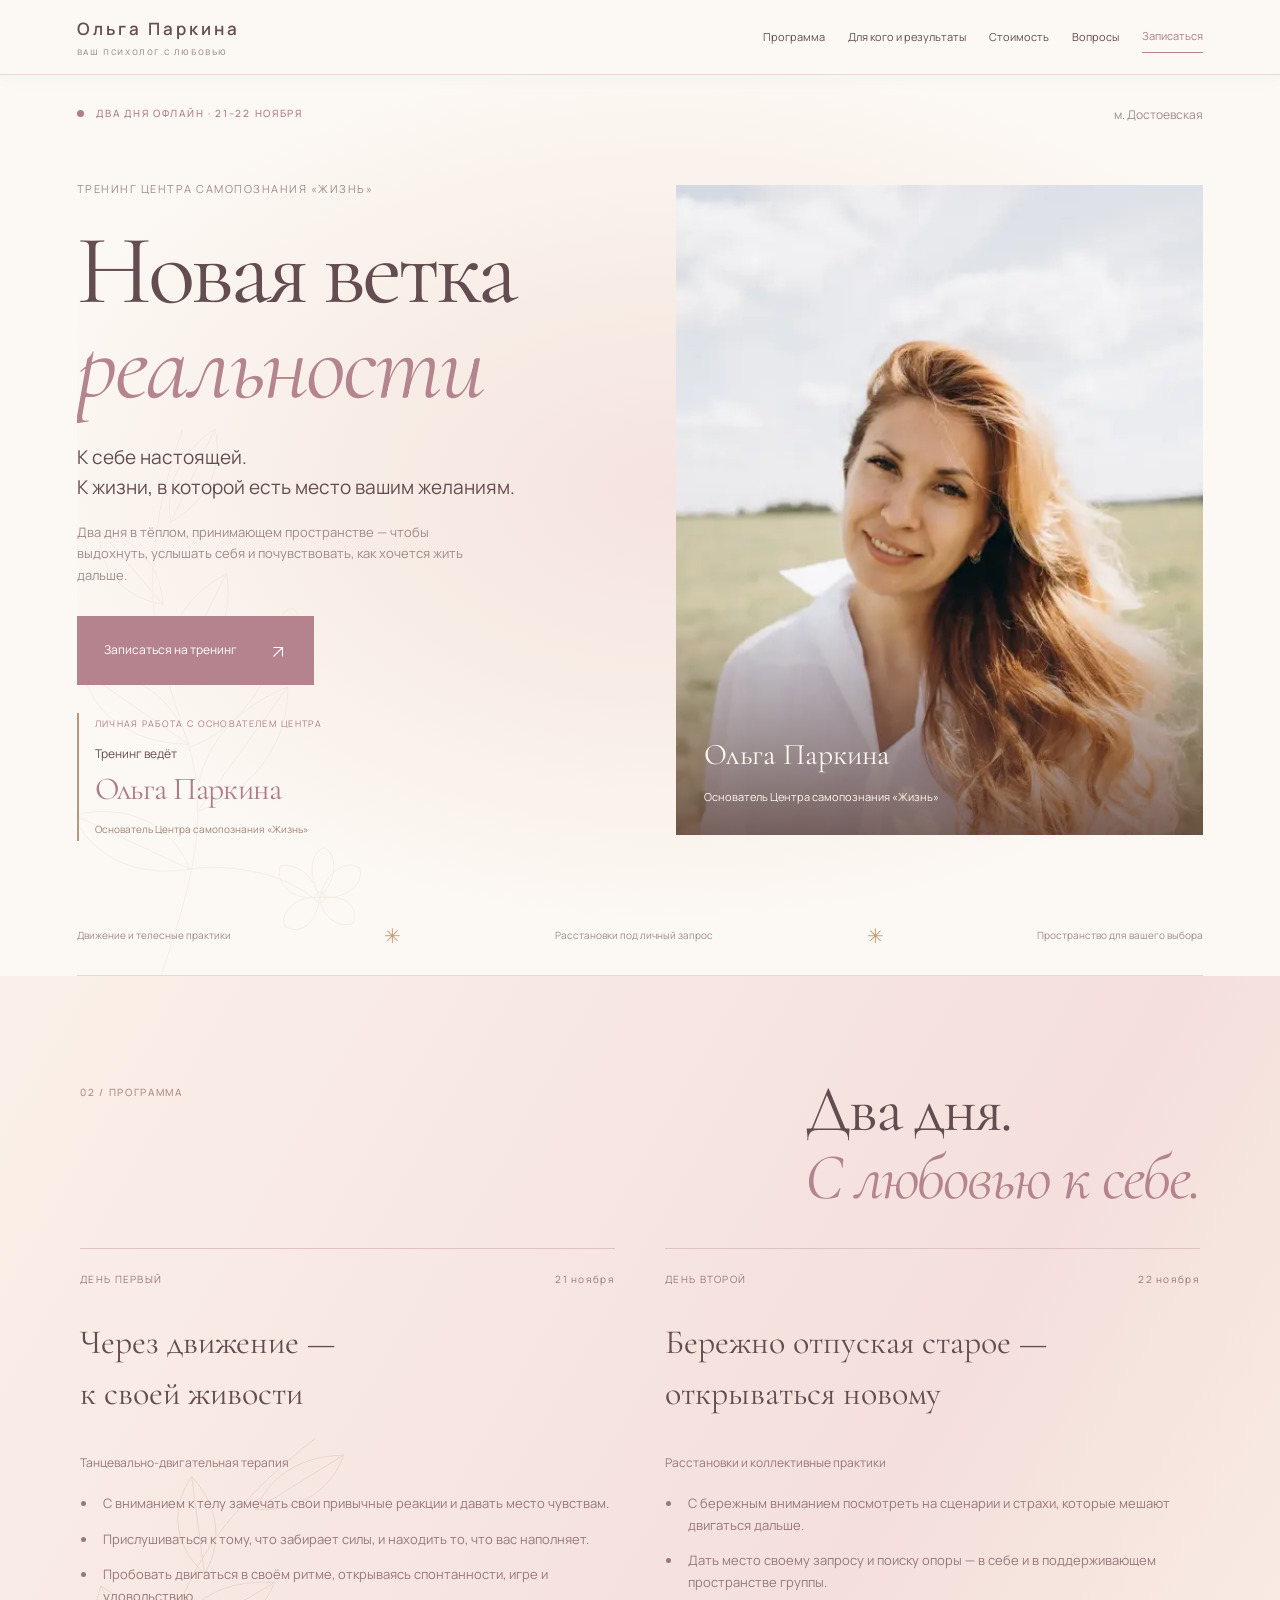
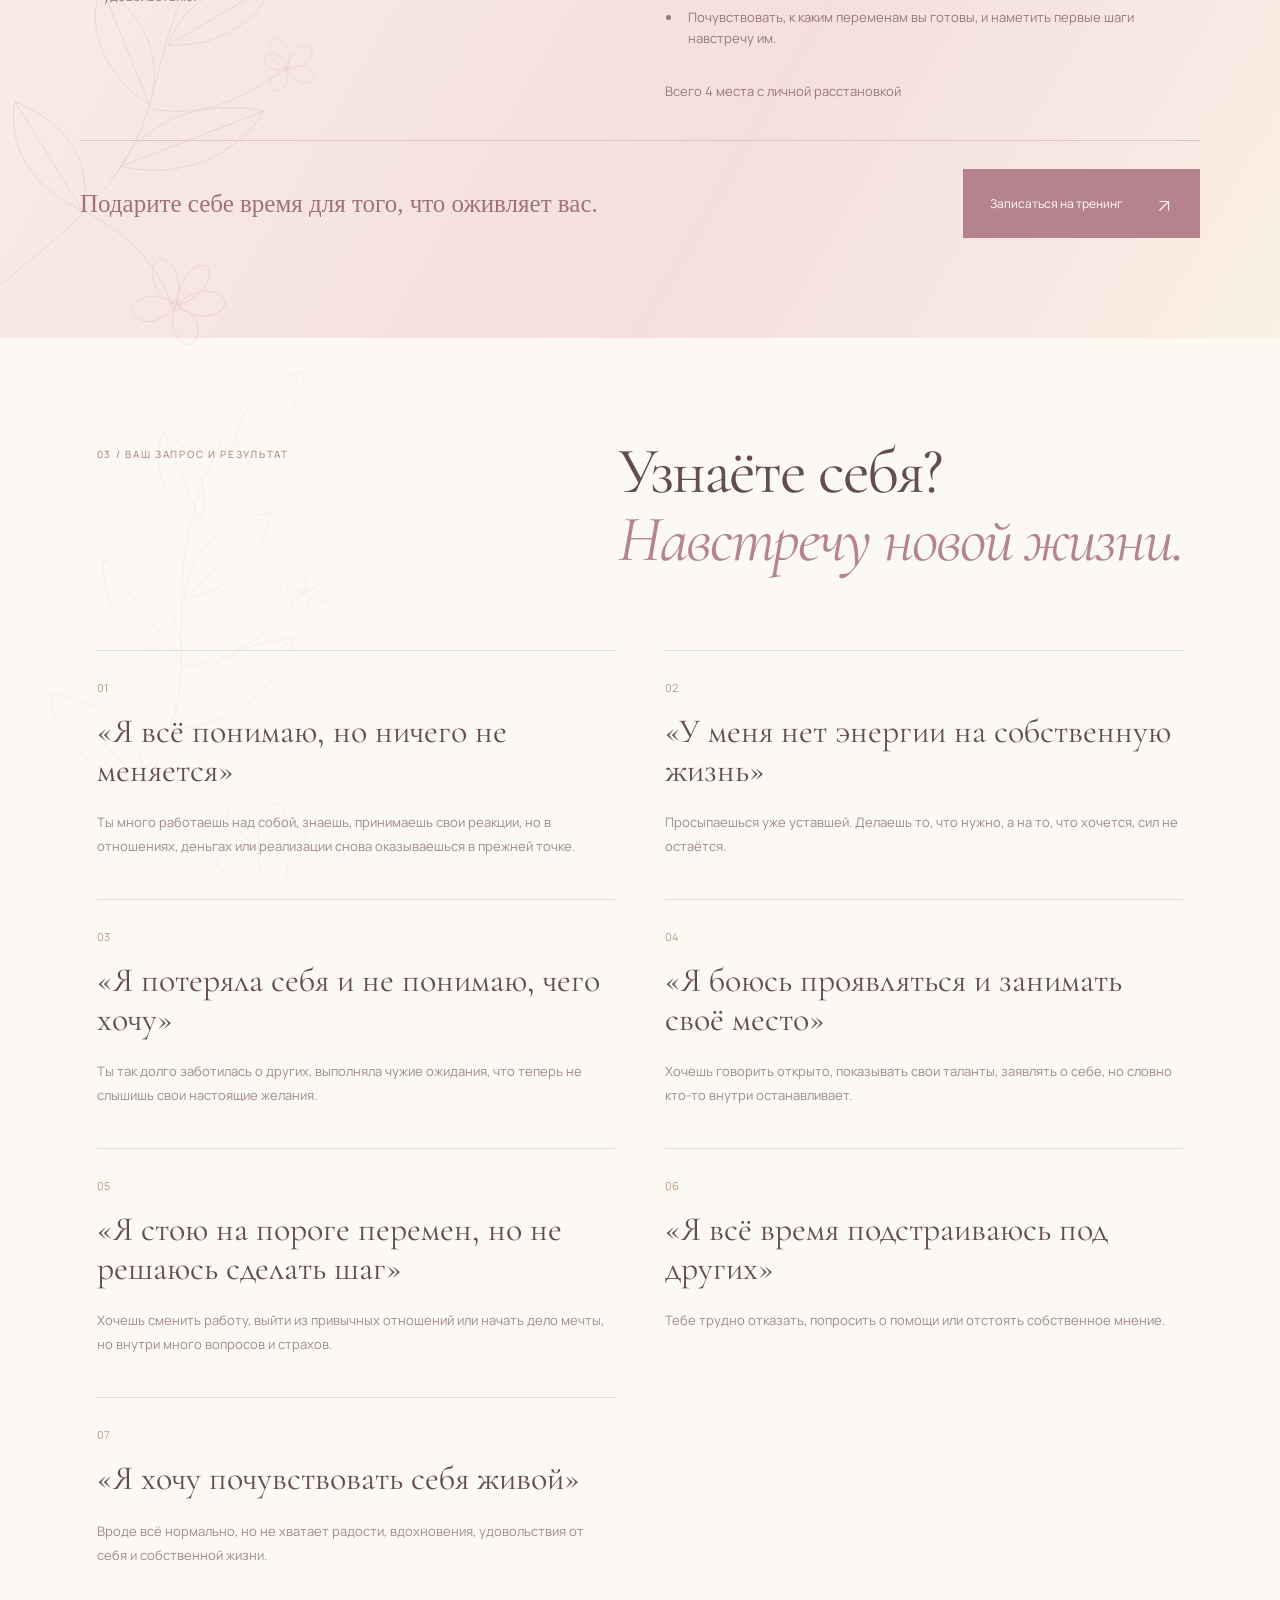
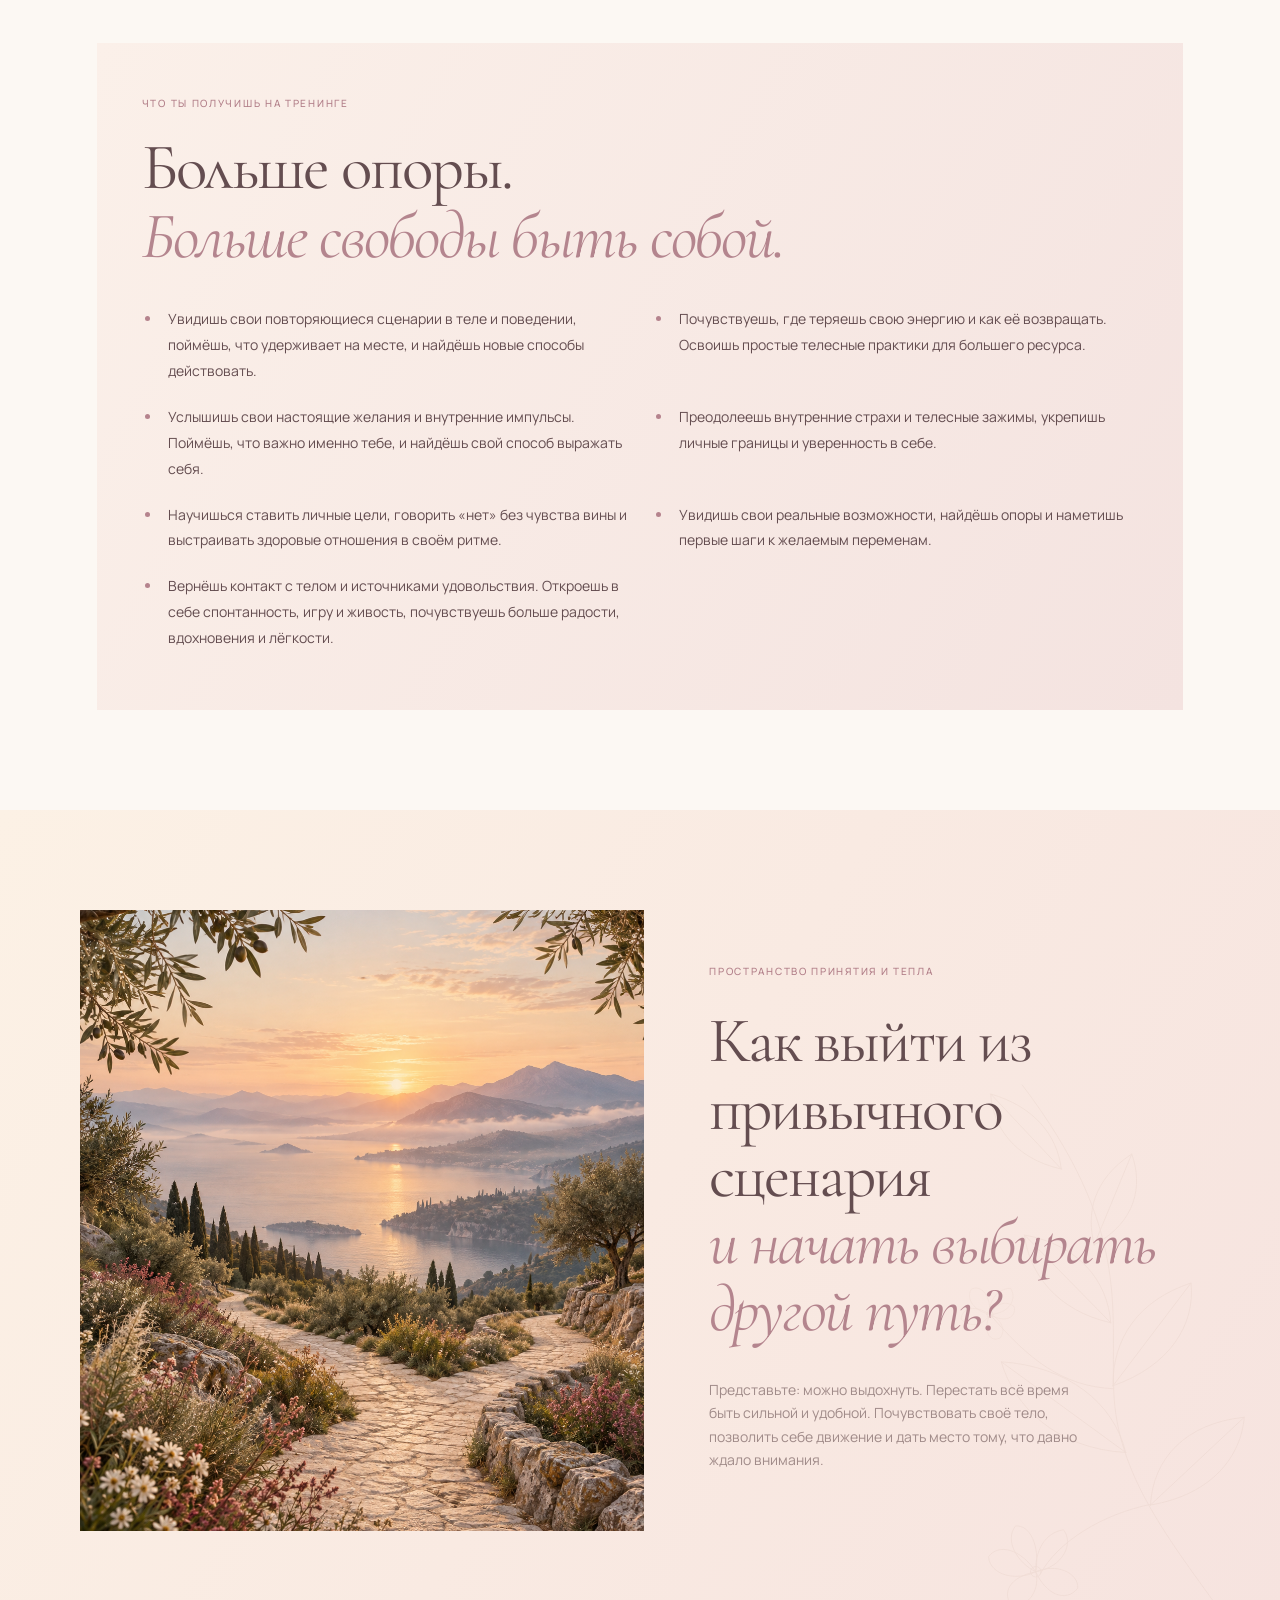
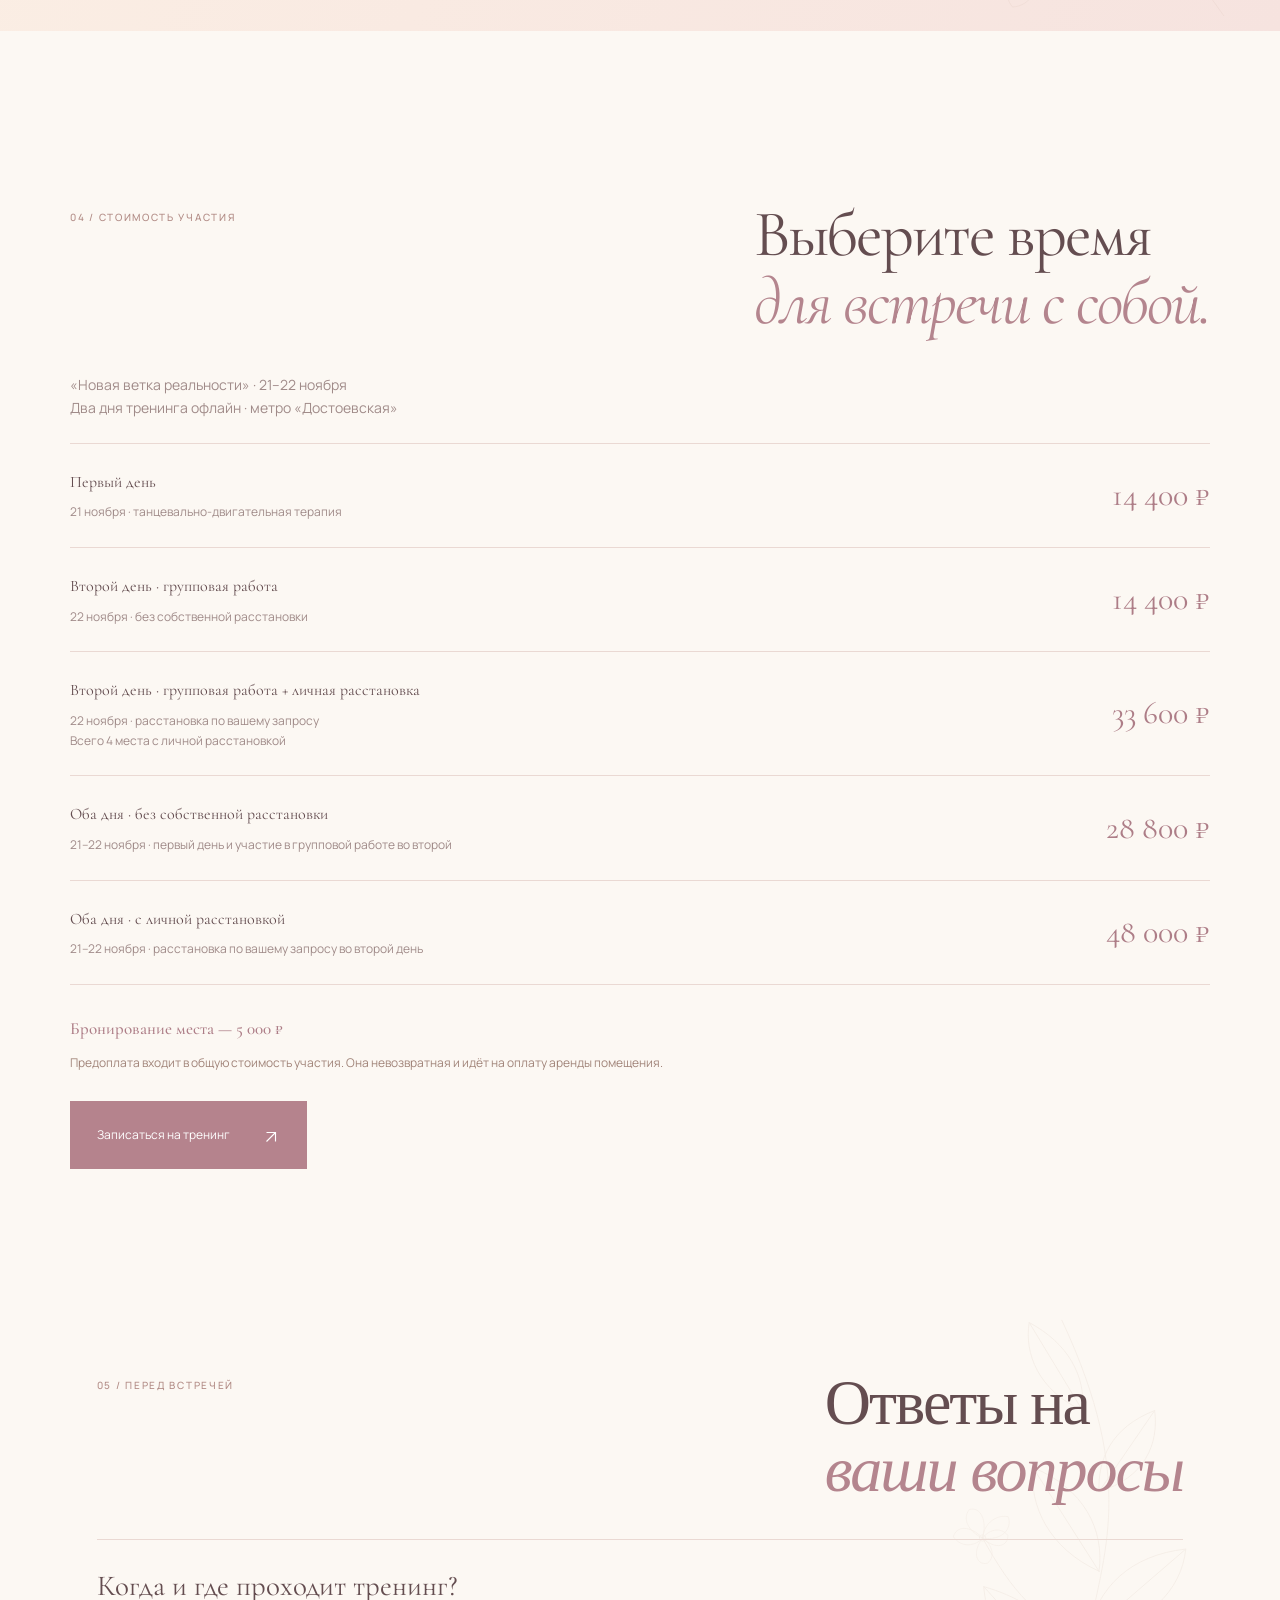
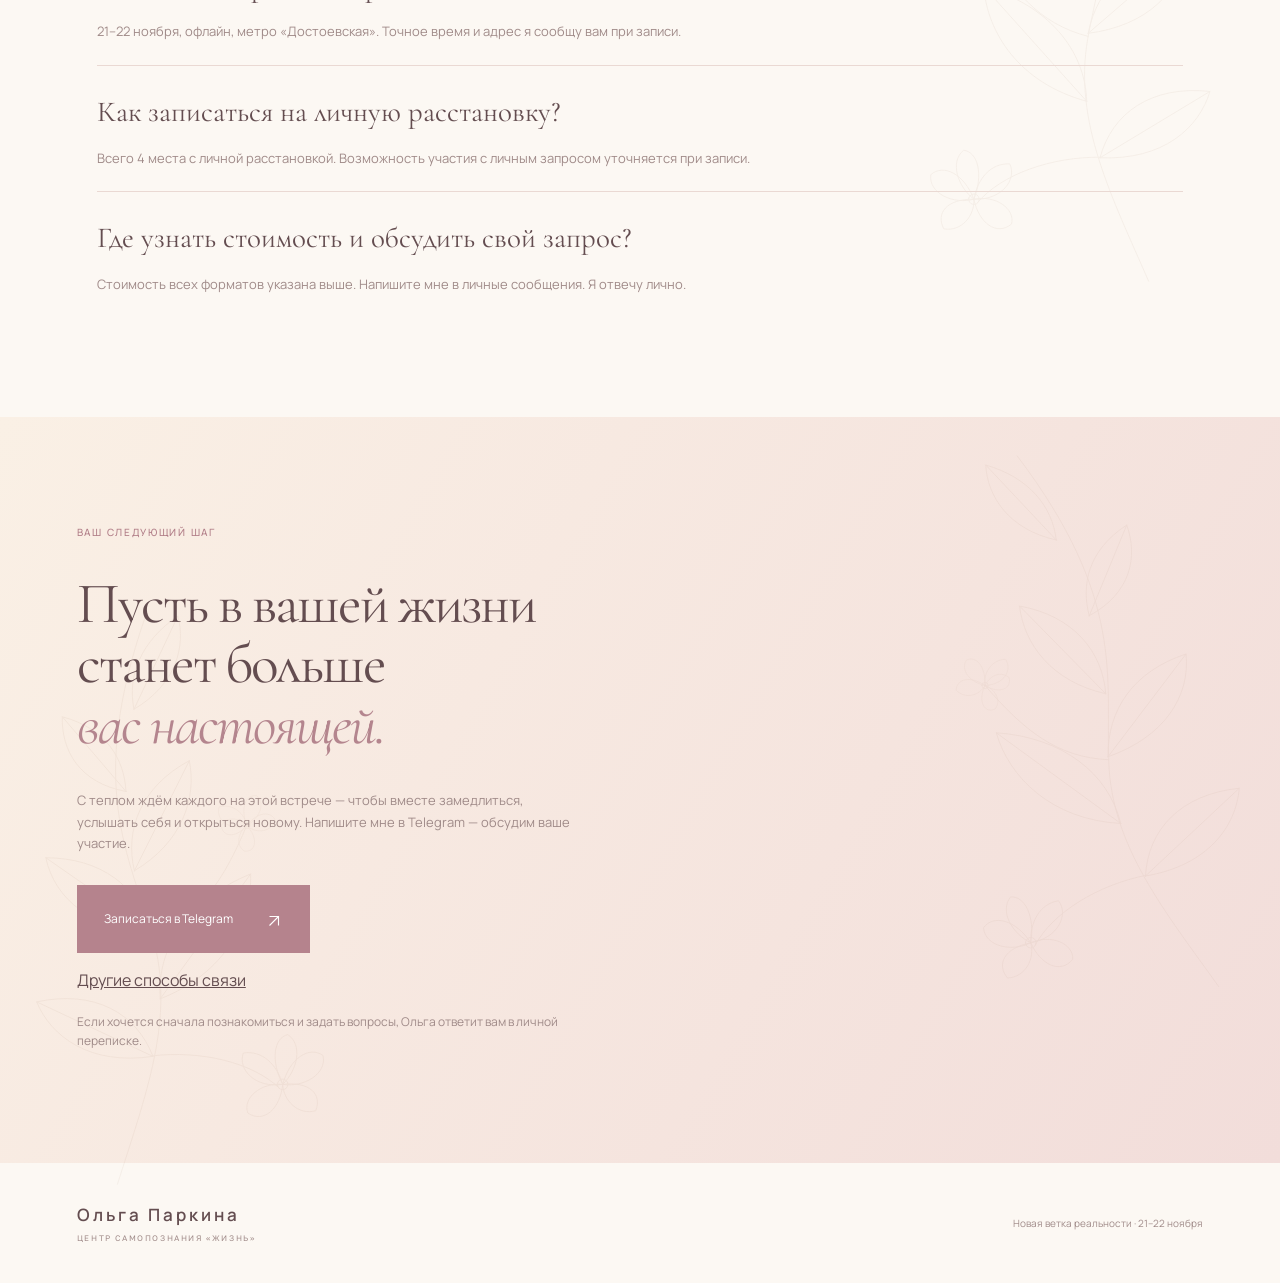
==== commit d61e237b: "Update training contacts and November prices" ====
--- a/training/index.html
+++ b/training/index.html
@@ -1,11 +1,11 @@
 <!doctype html>
-<html lang="ru"><head><meta charset="utf-8"><meta name="viewport" content="width=device-width,initial-scale=1"><meta name="description" content="Новая ветка реальности. Два дня офлайн-практик 21–22 ноября: движение, контакт с собой, расстановки и новые решения."><title>Новая ветка реальности · Ольга Паркина</title><link rel="stylesheet" href="style.css?v=5"><link rel="stylesheet" href="alternative.css?v=2"><link rel="stylesheet" href="bloom.css?v=4"><link rel="stylesheet" href="site-family.css?v=10"></head><body id="top">
+<html lang="ru"><head><meta charset="utf-8"><meta name="viewport" content="width=device-width,initial-scale=1"><meta name="description" content="Новая ветка реальности. Два дня офлайн-практик 21–22 ноября: движение, контакт с собой, расстановки и новые решения."><title>Новая ветка реальности · Ольга Паркина</title><link rel="stylesheet" href="style.css?v=5"><link rel="stylesheet" href="alternative.css?v=2"><link rel="stylesheet" href="bloom.css?v=4"><link rel="stylesheet" href="site-family.css?v=11"></head><body id="top">
 <header><a class="brand" href="#top" aria-label="Ольга Паркина — в начало страницы">Ольга Паркина<span>Ваш психолог с любовью</span></a><button class="menu-toggle" type="button" aria-expanded="false" aria-controls="training-navigation">Меню <span aria-hidden="true">☰</span></button><nav id="training-navigation" class="training-nav" aria-label="Разделы тренинга"><a href="#program">Программа</a><a href="#requests">Для кого и результаты</a><a href="#prices">Стоимость</a><a href="#questions">Вопросы</a><a class="training-nav-cta" href="#apply">Записаться</a></nav></header>
 <main><section class="hero"><div class="hero-top"><span class="eyebrow"><i></i> ДВА ДНЯ ОФЛАЙН · 21–22 НОЯБРЯ</span><span class="location">м. Достоевская</span></div><div class="hero-body"><div><p class="kicker">Тренинг Центра самопознания «Жизнь»</p><h1>Новая ветка<br><em>реальности</em></h1><p class="lead">К себе настоящей.<br>К жизни, в которой есть место вашим желаниям.</p><p class="intro">Два дня в тёплом, принимающем пространстве — чтобы выдохнуть, услышать себя и почувствовать, как хочется жить дальше.</p><div class="actions"><a class="button" href="#apply">Записаться на тренинг <span><svg class="link-arrow" viewBox="0 0 24 24" fill="none" stroke="currentColor" stroke-width="1.5" aria-hidden="true"><path d="M6 18 18 6M6 6h12v12"/></svg></span></a></div><div class="host-note"><span class="host-label">Личная работа с основателем центра</span><p>Тренинг ведёт<br><strong>Ольга Паркина</strong></p><span class="host-role">Основатель Центра самопознания «Жизнь»</span></div></div><div class="art portrait-art"><img class="olga-portrait" src="olga-preview.webp" alt="Ольга Паркина, ведущая тренинга и основатель Центра самопознания «Жизнь»"><span class="portrait-caption">Ольга Паркина<small>Основатель Центра самопознания «Жизнь»</small></span></div></div><div class="hero-foot"><span>Движение и телесные практики</span><b>✳</b><span>Расстановки под личный запрос</span><b>✳</b><span>Пространство для вашего выбора</span></div></section>
 
 <section id="program" class="program section"><div class="section-heading"><span class="eyebrow">02 / ПРОГРАММА</span><h2>Два дня.<br><em>С любовью к себе.</em></h2></div><div class="days"><article><div class="day-top"><span>ДЕНЬ ПЕРВЫЙ</span><span>21 ноября</span></div><h3>Через движение —<br>к своей живости</h3><p class="day-sub">Танцевально-двигательная терапия</p><ul><li>С вниманием к телу замечать свои привычные реакции и давать место чувствам.</li><li>Прислушиваться к тому, что забирает силы, и находить то, что вас наполняет.</li><li>Пробовать двигаться в своём ритме, открываясь спонтанности, игре и удовольствию.</li></ul></article><article><div class="day-top"><span>ДЕНЬ ВТОРОЙ</span><span>22 ноября</span></div><h3>Бережно отпуская старое —<br>открываться новому</h3><p class="day-sub">Расстановки и коллективные практики</p><ul><li>С бережным вниманием посмотреть на сценарии и страхи, которые мешают двигаться дальше.</li><li>Дать место своему запросу и поиску опоры — в себе и в поддерживающем пространстве группы.</li><li>Почувствовать, к каким переменам вы готовы, и наметить первые шаги навстречу им.</li></ul><div class="limited">Всего 4 места с личной расстановкой</div></article></div><div class="program-cta"><p>Подарите себе время для того, что оживляет вас.</p><a class="button button-light" href="#apply">Записаться на тренинг <span><svg class="link-arrow" viewBox="0 0 24 24" fill="none" stroke="currentColor" stroke-width="1.5" aria-hidden="true"><path d="M6 18 18 6M6 6h12v12"/></svg></span></a></div></section>
 <section id="requests" class="section request-results"><div class="section-heading"><span class="eyebrow">03 / ВАШ ЗАПРОС И РЕЗУЛЬТАТ</span><h2>Узнаёте себя?<br><em>Навстречу новой жизни.</em></h2></div><article class="request-result"><div class="request-copy"><span class="request-number">01</span><h3>«Я всё понимаю, но ничего не меняется»</h3><p>Ты много работаешь над собой, знаешь, принимаешь свои реакции, но в отношениях, деньгах или реализации снова оказываешься в прежней точке.</p></div></article><article class="request-result"><div class="request-copy"><span class="request-number">02</span><h3>«У меня нет энергии на собственную жизнь»</h3><p>Просыпаешься уже уставшей. Делаешь то, что нужно, а на то, что хочется, сил не остаётся.</p></div></article><article class="request-result"><div class="request-copy"><span class="request-number">03</span><h3>«Я потеряла себя и не понимаю, чего хочу»</h3><p>Ты так долго заботилась о других, выполняла чужие ожидания, что теперь не слышишь свои настоящие желания.</p></div></article><article class="request-result"><div class="request-copy"><span class="request-number">04</span><h3>«Я боюсь проявляться и занимать своё место»</h3><p>Хочешь говорить открыто, показывать свои таланты, заявлять о себе, но словно кто-то внутри останавливает.</p></div></article><article class="request-result"><div class="request-copy"><span class="request-number">05</span><h3>«Я стою на пороге перемен, но не решаюсь сделать шаг»</h3><p>Хочешь сменить работу, выйти из привычных отношений или начать дело мечты, но внутри много вопросов и страхов.</p></div></article><article class="request-result"><div class="request-copy"><span class="request-number">06</span><h3>«Я всё время подстраиваюсь под других»</h3><p>Тебе трудно отказать, попросить о помощи или отстоять собственное мнение.</p></div></article><article class="request-result"><div class="request-copy"><span class="request-number">07</span><h3>«Я хочу почувствовать себя живой»</h3><p>Вроде всё нормально, но не хватает радости, вдохновения, удовольствия от себя и собственной жизни.</p></div></article><div class="shared-results"><span class="eyebrow">ЧТО ТЫ ПОЛУЧИШЬ НА ТРЕНИНГЕ</span><h2>Больше опоры.<br><em>Больше свободы быть собой.</em></h2><ul><li>Увидишь свои повторяющиеся сценарии в теле и поведении, поймёшь, что удерживает на месте, и найдёшь новые способы действовать.</li><li>Почувствуешь, где теряешь свою энергию и как её возвращать. Освоишь простые телесные практики для большего ресурса.</li><li>Услышишь свои настоящие желания и внутренние импульсы. Поймёшь, что важно именно тебе, и найдёшь свой способ выражать себя.</li><li>Преодолеешь внутренние страхи и телесные зажимы, укрепишь личные границы и уверенность в себе.</li><li>Научишься ставить личные цели, говорить «нет» без чувства вины и выстраивать здоровые отношения в своём ритме.</li><li>Увидишь свои реальные возможности, найдёшь опоры и наметишь первые шаги к желаемым переменам.</li><li>Вернёшь контакт с телом и источниками удовольствия. Откроешь в себе спонтанность, игру и живость, почувствуешь больше радости, вдохновения и лёгкости.</li></ul></div></section>
 <section class="poster-section section"><img src="new-path.png" alt="Рассвет над озером, цветы и две тропинки — образ нового пути" loading="lazy"><div><span class="eyebrow">ПРОСТРАНСТВО ПРИНЯТИЯ И ТЕПЛА</span><h2>Как выйти из привычного сценария<br><em>и начать выбирать другой путь?</em></h2><p>Представьте: можно выдохнуть. Перестать всё время быть сильной и удобной. Почувствовать своё тело, позволить себе движение и дать место тому, что давно ждало внимания.</p></div></section>
-<section id="prices" class="section pricing"><div class="section-heading"><span class="eyebrow">04 / СТОИМОСТЬ УЧАСТИЯ</span><h2>Выберите время<br><em>для встречи с собой.</em></h2></div><p class="pricing-intro">«Новая ветка реальности» · 21–22 ноября<br>Два дня тренинга офлайн · метро «Достоевская»</p><div class="price-list"><div class="price-row"><div><h3>Первый день</h3><p>21 ноября · танцевально-двигательная терапия</p></div><strong>13 200 ₽</strong></div><div class="price-row"><div><h3>Второй день · групповая работа</h3><p>22 ноября · без собственной расстановки</p></div><strong>13 200 ₽</strong></div><div class="price-row"><div><h3>Второй день · групповая работа + личная расстановка</h3><p>22 ноября · расстановка по вашему запросу<br>Всего 4 места с личной расстановкой</p></div><strong>30 800 ₽</strong></div><div class="price-row"><div><h3>Оба дня · без собственной расстановки</h3><p>21–22 ноября · первый день и участие в групповой работе во второй</p></div><strong>26 400 ₽</strong></div><div class="price-row"><div><h3>Оба дня · с личной расстановкой</h3><p>21–22 ноября · расстановка по вашему запросу во второй день</p></div><strong>44 000 ₽</strong></div></div><div class="price-deadline"><span class="eyebrow" id="price-countdown"></span><h3>С 15 ноября стоимость повысится</h3><p>Забронируйте участие по текущей цене, внеся предоплату 5 000 ₽ в счёт общей стоимости.</p><details class="future-prices"><summary>Посмотреть стоимость с 15 ноября</summary><ul><li>Первый день — 14 600 ₽</li><li>Второй день, групповая работа — 14 600 ₽</li><li>Второй день, групповая работа + личная расстановка — 33 900 ₽</li><li>Оба дня без собственной расстановки — 29 100 ₽</li><li>Оба дня с личной расстановкой — 48 400 ₽</li></ul></details></div><div class="booking-terms"><div><h3>Бронирование места — 5 000 ₽</h3><p>Предоплата входит в общую стоимость участия. Она невозвратная и идёт на оплату аренды помещения.</p></div></div><div class="pricing-cta"><a class="button" href="#apply">Записаться на тренинг <span><svg class="link-arrow" viewBox="0 0 24 24" fill="none" stroke="currentColor" stroke-width="1.5" aria-hidden="true"><path d="M6 18 18 6M6 6h12v12"/></svg></span></a></div></section>
-<section id="questions" class="section faq"><div class="section-heading"><span class="eyebrow">05 / ПЕРЕД ВСТРЕЧЕЙ</span><h2>Ответы на<br><em>ваши вопросы</em></h2></div><article class="faq-item"><h3>Когда и где проходит тренинг?</h3><p>21–22 ноября, офлайн, метро «Достоевская». Точное время и адрес я сообщу вам при записи.</p></article><article class="faq-item"><h3>Как записаться на личную расстановку?</h3><p>Всего 4 места с личной расстановкой. Возможность участия с личным запросом уточняется при записи.</p></article><article class="faq-item"><h3>Где узнать стоимость и обсудить свой запрос?</h3><p>Стоимость всех форматов указана выше. Свой вопрос можно оставить в форме записи или написать мне в личные сообщения. Я отвечу лично.</p></article></section>
-<section id="apply" class="section application"><div><span class="eyebrow">ВАШ СЛЕДУЮЩИЙ ШАГ</span><h2>Пусть в вашей жизни<br>станет больше<br><em>вас настоящей.</em></h2><p>С теплом ждём каждого на этой встрече — чтобы вместе замедлиться, услышать себя и открыться новому. Оставьте заявку или напишите Ольге в удобном мессенджере — вместе обсудим ваше участие.</p><div class="messenger-signup"><a class="button" href="https://t.me/parkinapsy" target="_blank" rel="noopener">Записаться в Telegram <span><svg class="link-arrow" viewBox="0 0 24 24" fill="none" stroke="currentColor" stroke-width="1.5" aria-hidden="true"><path d="M6 18 18 6M6 6h12v12"/></svg></span></a></div><p class="messenger-note">Если хочется сначала познакомиться и задать вопросы, Ольга ответит вам в личной переписке.</p></div><form id="application-form"><h3>Заявка на участие</h3><p class="form-note">Заполните заявку. На следующем шаге эта же кнопка откроет Telegram Ольги для отправки.</p><label>Ваше имя<input name="name" autocomplete="given-name" placeholder="Как к вам обращаться" required maxlength="100"></label><label>Телефон или Telegram<input name="contact" autocomplete="tel" placeholder="+7 … или @username" required maxlength="100"></label><label>Формат участия<select name="format" required><option value="" disabled selected>Выберите формат участия</option><option>Первый день, 21 ноября — 13 200 ₽</option><option>Второй день, групповая работа без собственной расстановки — 13 200 ₽</option><option>Второй день, групповая работа + личная расстановка — 30 800 ₽</option><option>Оба дня без собственной расстановки — 26 400 ₽</option><option>Оба дня с личной расстановкой — 44 000 ₽</option></select></label><label>Вопрос или пожелание <span>(необязательно)</span><textarea name="message" placeholder="О чём вы хотите спросить?" rows="3" maxlength="1500"></textarea></label><button class="button" type="submit">Записаться на тренинг <span><svg class="link-arrow" viewBox="0 0 24 24" fill="none" stroke="currentColor" stroke-width="1.5" aria-hidden="true"><path d="M6 18 18 6M6 6h12v12"/></svg></span></button><p id="form-status" role="status" aria-live="polite"></p><div id="prepared" hidden><textarea id="request-text" readonly aria-label="Текст вашей заявки" rows="7"></textarea></div><small>Контакты не отправляются автоматически. Передайте только те сведения, которыми готовы поделиться в личной переписке.</small></form></section></main><footer><div class="brand">Ольга Паркина<span>Центр самопознания «Жизнь»</span></div><span>Новая ветка реальности · 21–22 ноября</span></footer><script src="app.js?v=4"></script><script src="menu.js?v=1"></script><script src="pricing.js?v=1"></script></body></html>
+<section id="prices" class="section pricing"><div class="section-heading"><span class="eyebrow">04 / СТОИМОСТЬ УЧАСТИЯ</span><h2>Выберите время<br><em>для встречи с собой.</em></h2></div><p class="pricing-intro">«Новая ветка реальности» · 21–22 ноября<br>Два дня тренинга офлайн · метро «Достоевская»</p><div class="price-list"><div class="price-row"><div><h3>Первый день</h3><p>21 ноября · танцевально-двигательная терапия</p></div><strong>13 200 ₽</strong></div><div class="price-row"><div><h3>Второй день · групповая работа</h3><p>22 ноября · без собственной расстановки</p></div><strong>13 200 ₽</strong></div><div class="price-row"><div><h3>Второй день · групповая работа + личная расстановка</h3><p>22 ноября · расстановка по вашему запросу<br>Всего 4 места с личной расстановкой</p></div><strong>30 800 ₽</strong></div><div class="price-row"><div><h3>Оба дня · без собственной расстановки</h3><p>21–22 ноября · первый день и участие в групповой работе во второй</p></div><strong>26 400 ₽</strong></div><div class="price-row"><div><h3>Оба дня · с личной расстановкой</h3><p>21–22 ноября · расстановка по вашему запросу во второй день</p></div><strong>44 000 ₽</strong></div></div><div class="price-deadline"><span class="eyebrow" id="price-countdown"></span><h3>С 15 ноября стоимость повысится</h3><p>Забронируйте участие по текущей цене, внеся предоплату 5 000 ₽ в счёт общей стоимости.</p><details class="future-prices"><summary>Посмотреть стоимость с 15 ноября</summary><ul><li>Первый день — 14 400 ₽</li><li>Второй день, групповая работа — 14 400 ₽</li><li>Второй день, групповая работа + личная расстановка — 33 600 ₽</li><li>Оба дня без собственной расстановки — 28 800 ₽</li><li>Оба дня с личной расстановкой — 48 000 ₽</li></ul></details></div><div class="booking-terms"><div><h3>Бронирование места — 5 000 ₽</h3><p>Предоплата входит в общую стоимость участия. Она невозвратная и идёт на оплату аренды помещения.</p></div></div><div class="pricing-cta"><a class="button" href="#apply">Записаться на тренинг <span><svg class="link-arrow" viewBox="0 0 24 24" fill="none" stroke="currentColor" stroke-width="1.5" aria-hidden="true"><path d="M6 18 18 6M6 6h12v12"/></svg></span></a></div></section>
+<section id="questions" class="section faq"><div class="section-heading"><span class="eyebrow">05 / ПЕРЕД ВСТРЕЧЕЙ</span><h2>Ответы на<br><em>ваши вопросы</em></h2></div><article class="faq-item"><h3>Когда и где проходит тренинг?</h3><p>21–22 ноября, офлайн, метро «Достоевская». Точное время и адрес я сообщу вам при записи.</p></article><article class="faq-item"><h3>Как записаться на личную расстановку?</h3><p>Всего 4 места с личной расстановкой. Возможность участия с личным запросом уточняется при записи.</p></article><article class="faq-item"><h3>Где узнать стоимость и обсудить свой запрос?</h3><p>Стоимость всех форматов указана выше. Напишите мне в личные сообщения. Я отвечу лично.</p></article></section>
+<section id="apply" class="section application"><div><span class="eyebrow">ВАШ СЛЕДУЮЩИЙ ШАГ</span><h2>Пусть в вашей жизни<br>станет больше<br><em>вас настоящей.</em></h2><p>С теплом ждём каждого на этой встрече — чтобы вместе замедлиться, услышать себя и открыться новому. Напишите мне в Telegram — обсудим ваше участие.</p><div class="messenger-signup"><a class="button" href="https://t.me/parkinapsy" target="_blank" rel="noopener">Записаться в Telegram <span><svg class="link-arrow" viewBox="0 0 24 24" fill="none" stroke="currentColor" stroke-width="1.5" aria-hidden="true"><path d="M6 18 18 6M6 6h12v12"/></svg></span></a><a href="https://taplink.cc/olgaparkina" target="_blank" rel="noopener">Другие способы связи</a></div><p class="messenger-note">Если хочется сначала познакомиться и задать вопросы, Ольга ответит вам в личной переписке.</p></div></section></main><footer><div class="brand">Ольга Паркина<span>Центр самопознания «Жизнь»</span></div><span>Новая ветка реальности · 21–22 ноября</span></footer><script src="menu.js?v=1"></script><script src="pricing.js?v=2"></script></body></html>
--- a/training/site-family.css
+++ b/training/site-family.css
@@ -45,3 +45,5 @@
 .price-row{display:grid;grid-template-columns:minmax(0,1fr) auto;gap:25px}.price-row strong{letter-spacing:normal}.price-deadline{margin:35px 0;padding:30px;background:#f6e6e1}.price-deadline h3{font-family:'Cormorant Garamond',Georgia,serif;font-size:36px;line-height:1.15;margin:15px 0}.price-deadline p{font-size:13px;line-height:1.8;color:var(--muted)}#price-countdown{letter-spacing:1px}.future-prices{margin-top:20px}.future-prices summary{cursor:pointer;font-size:13px;color:#9c707b;padding:10px 0}.future-prices ul{font-size:13px;line-height:1.9;padding-left:20px}.mobile-price-label{letter-spacing:normal;word-spacing:normal;font-size:11px}.day-top{letter-spacing:1.3px}.price-grid-head{letter-spacing:normal}@media(max-width:600px){.price-row{grid-template-columns:minmax(0,1fr);gap:12px}.price-row>div{grid-column:auto}.price-deadline{padding:25px 22px}.price-deadline h3{font-size:31px}}
 
 #price-countdown{display:none}.price-deadline h3{margin-top:0}
+
+#apply{grid-template-columns:minmax(0,1fr)}#apply>div{max-width:720px}.messenger-signup a:not(.button){text-decoration:underline}
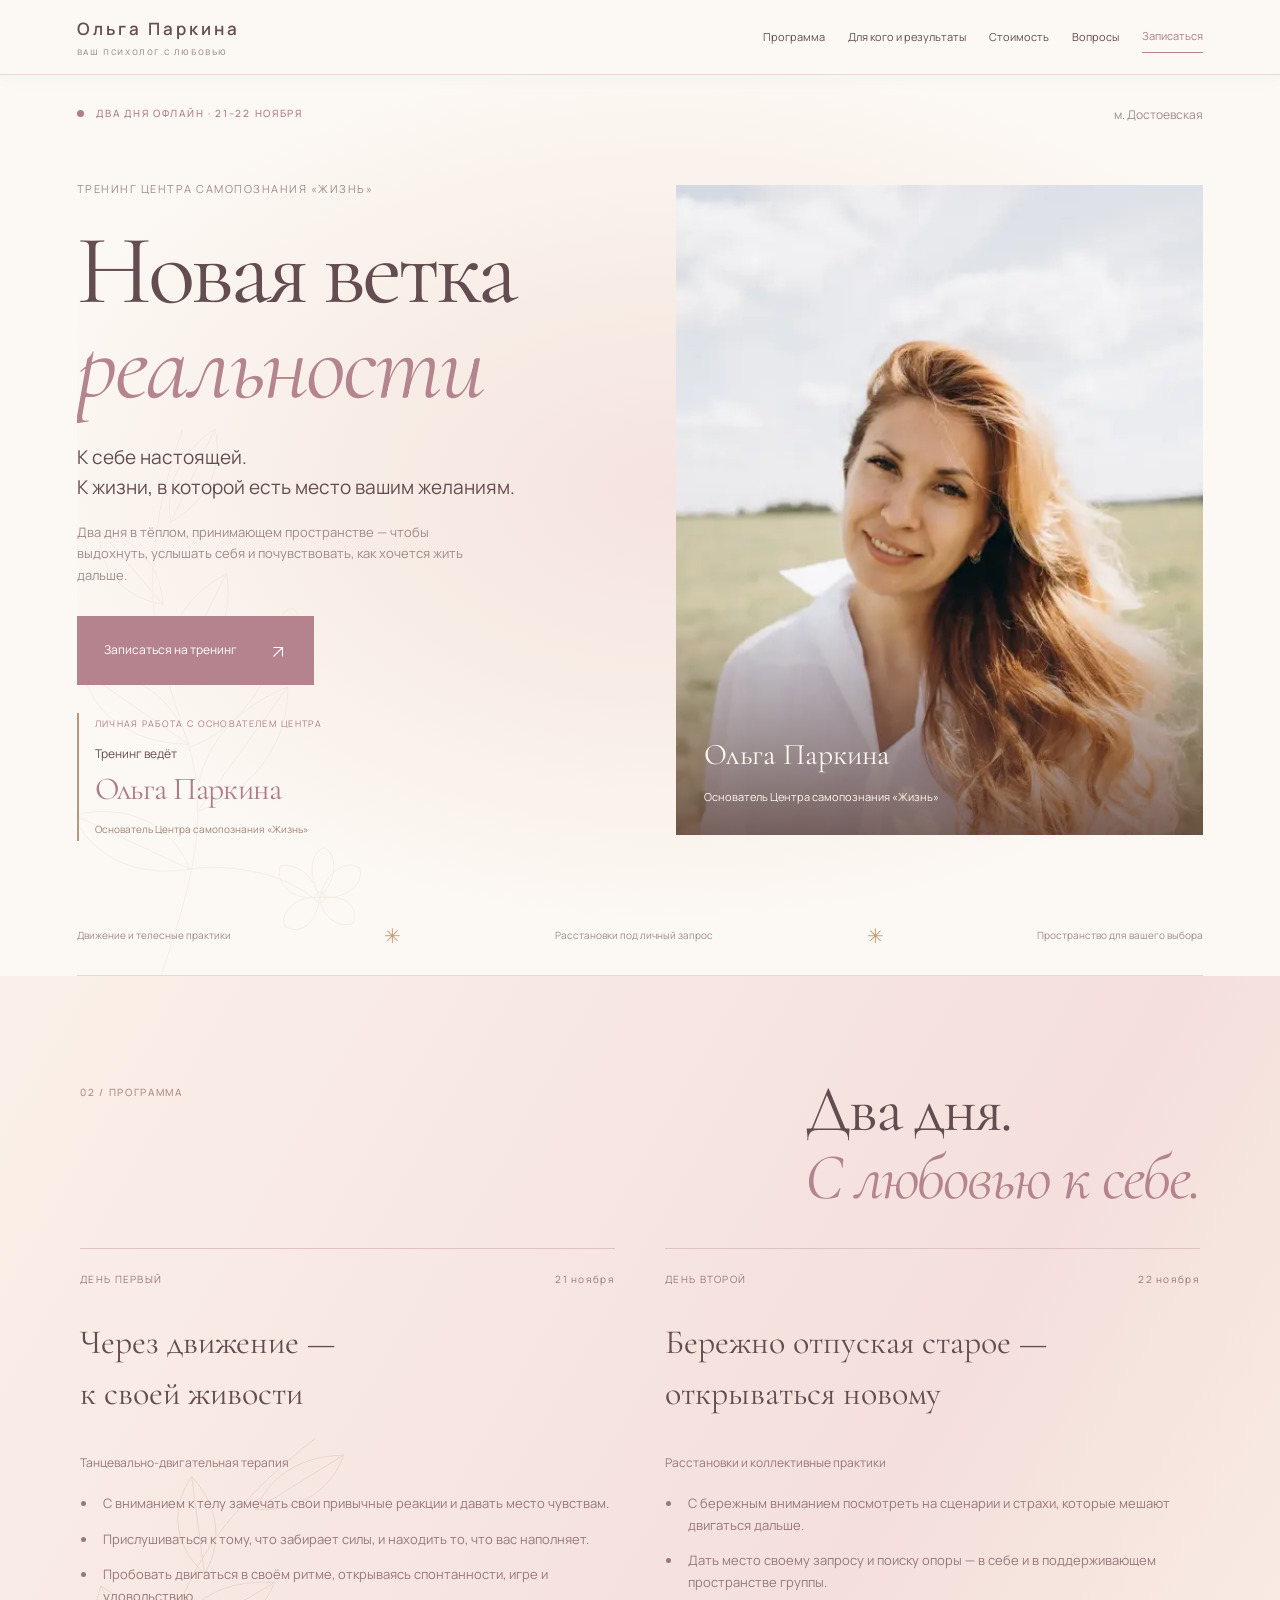
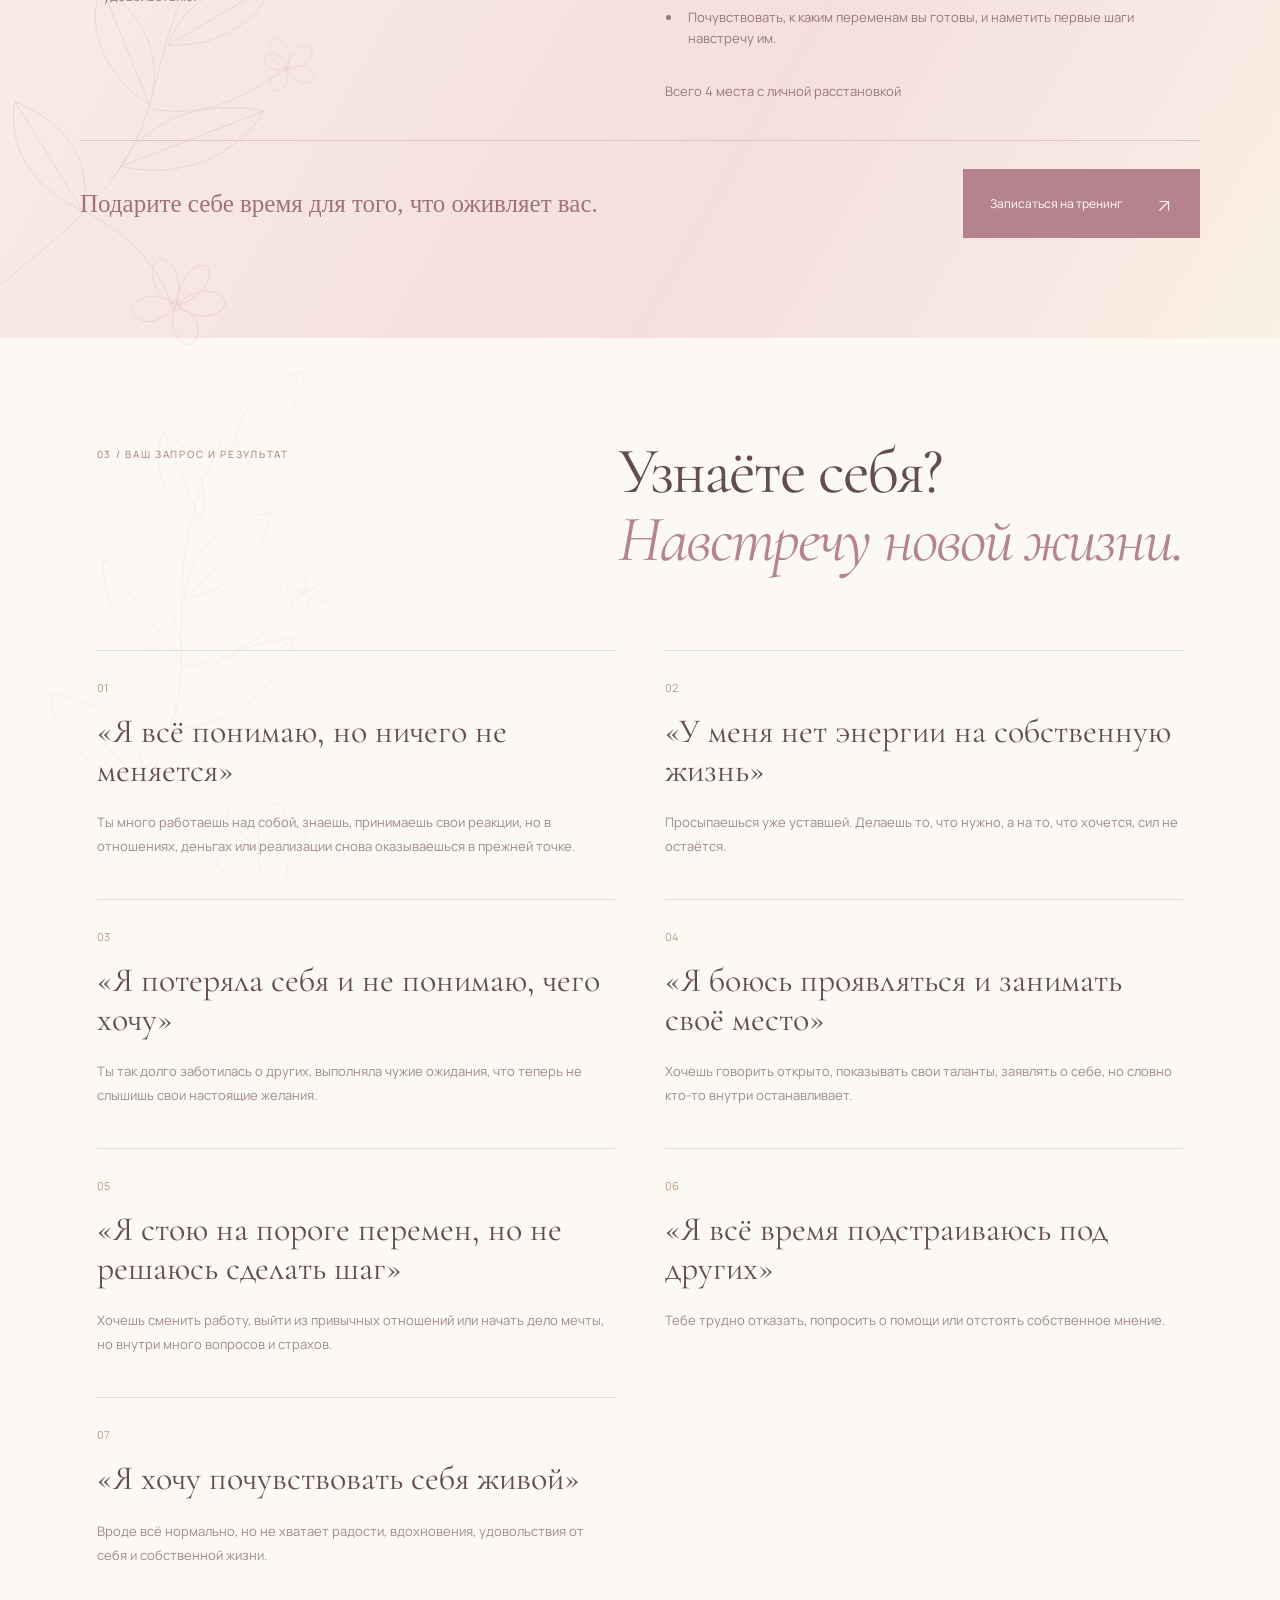
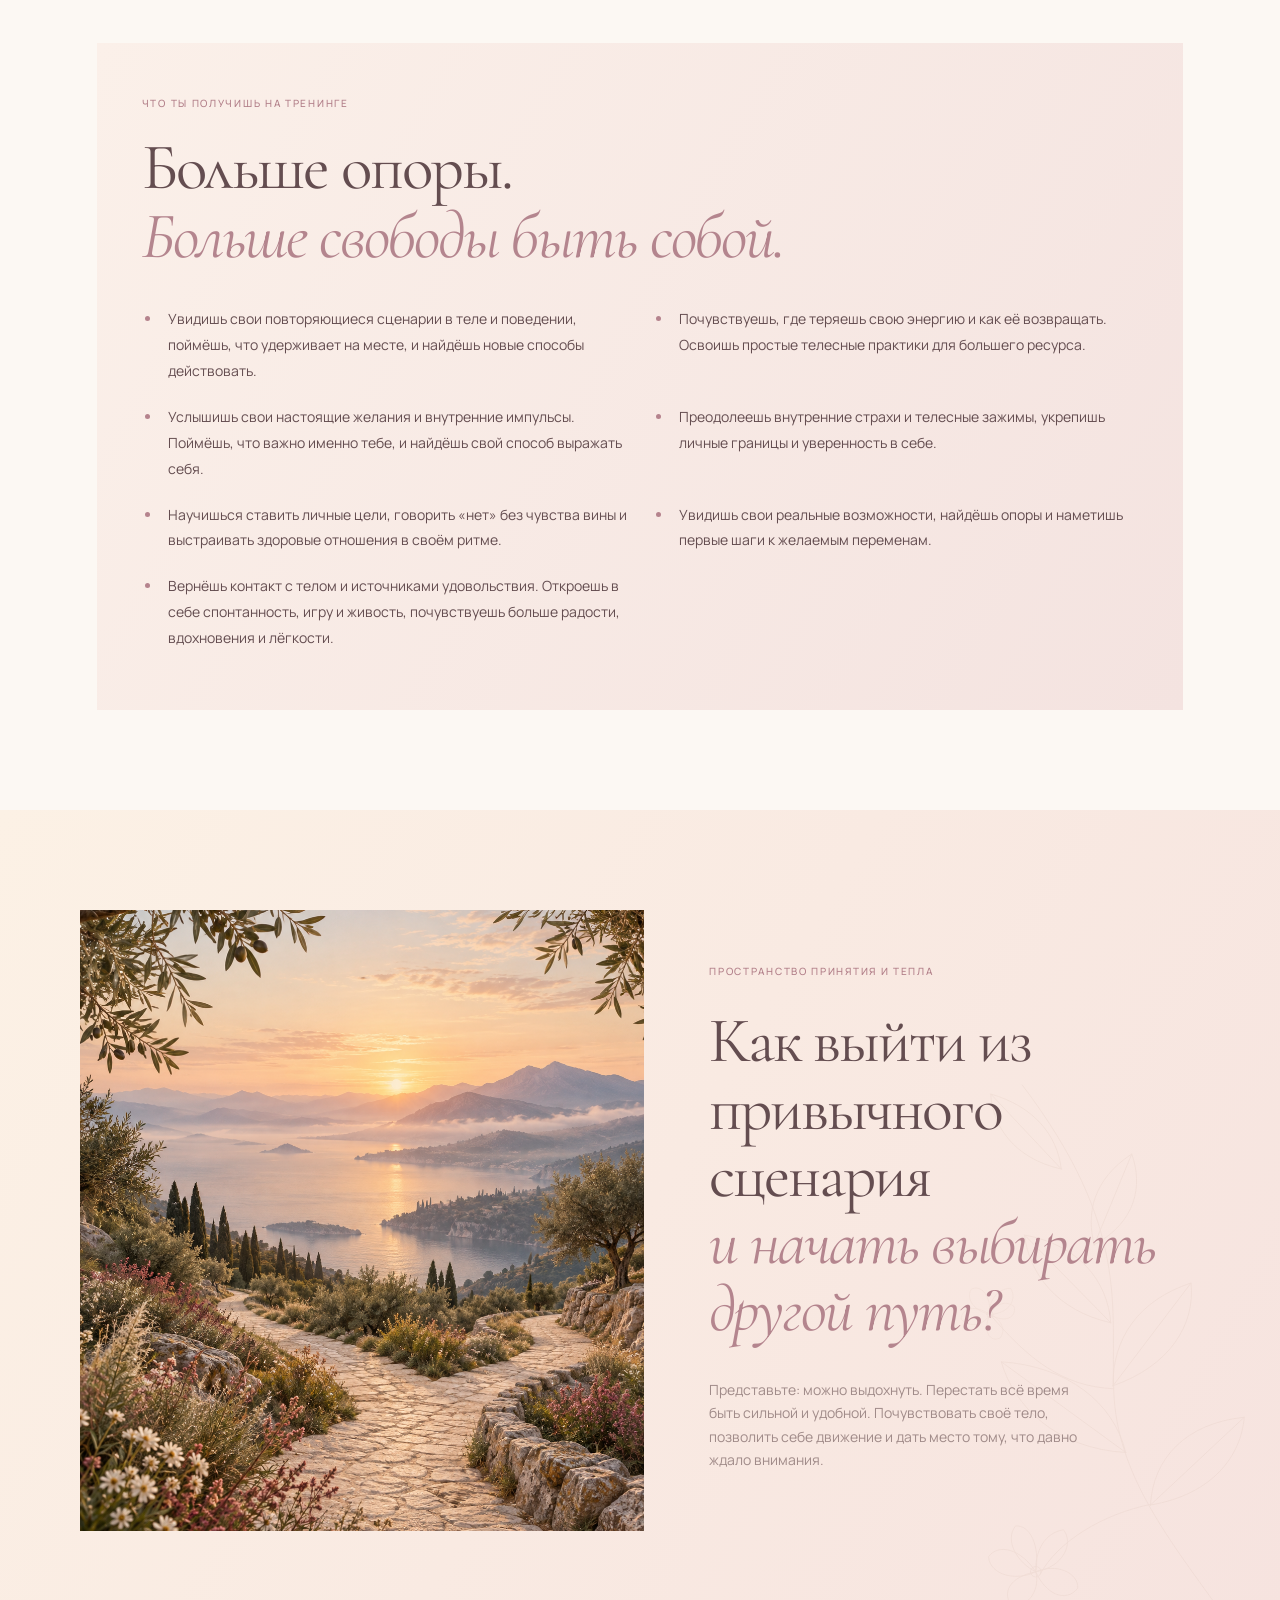
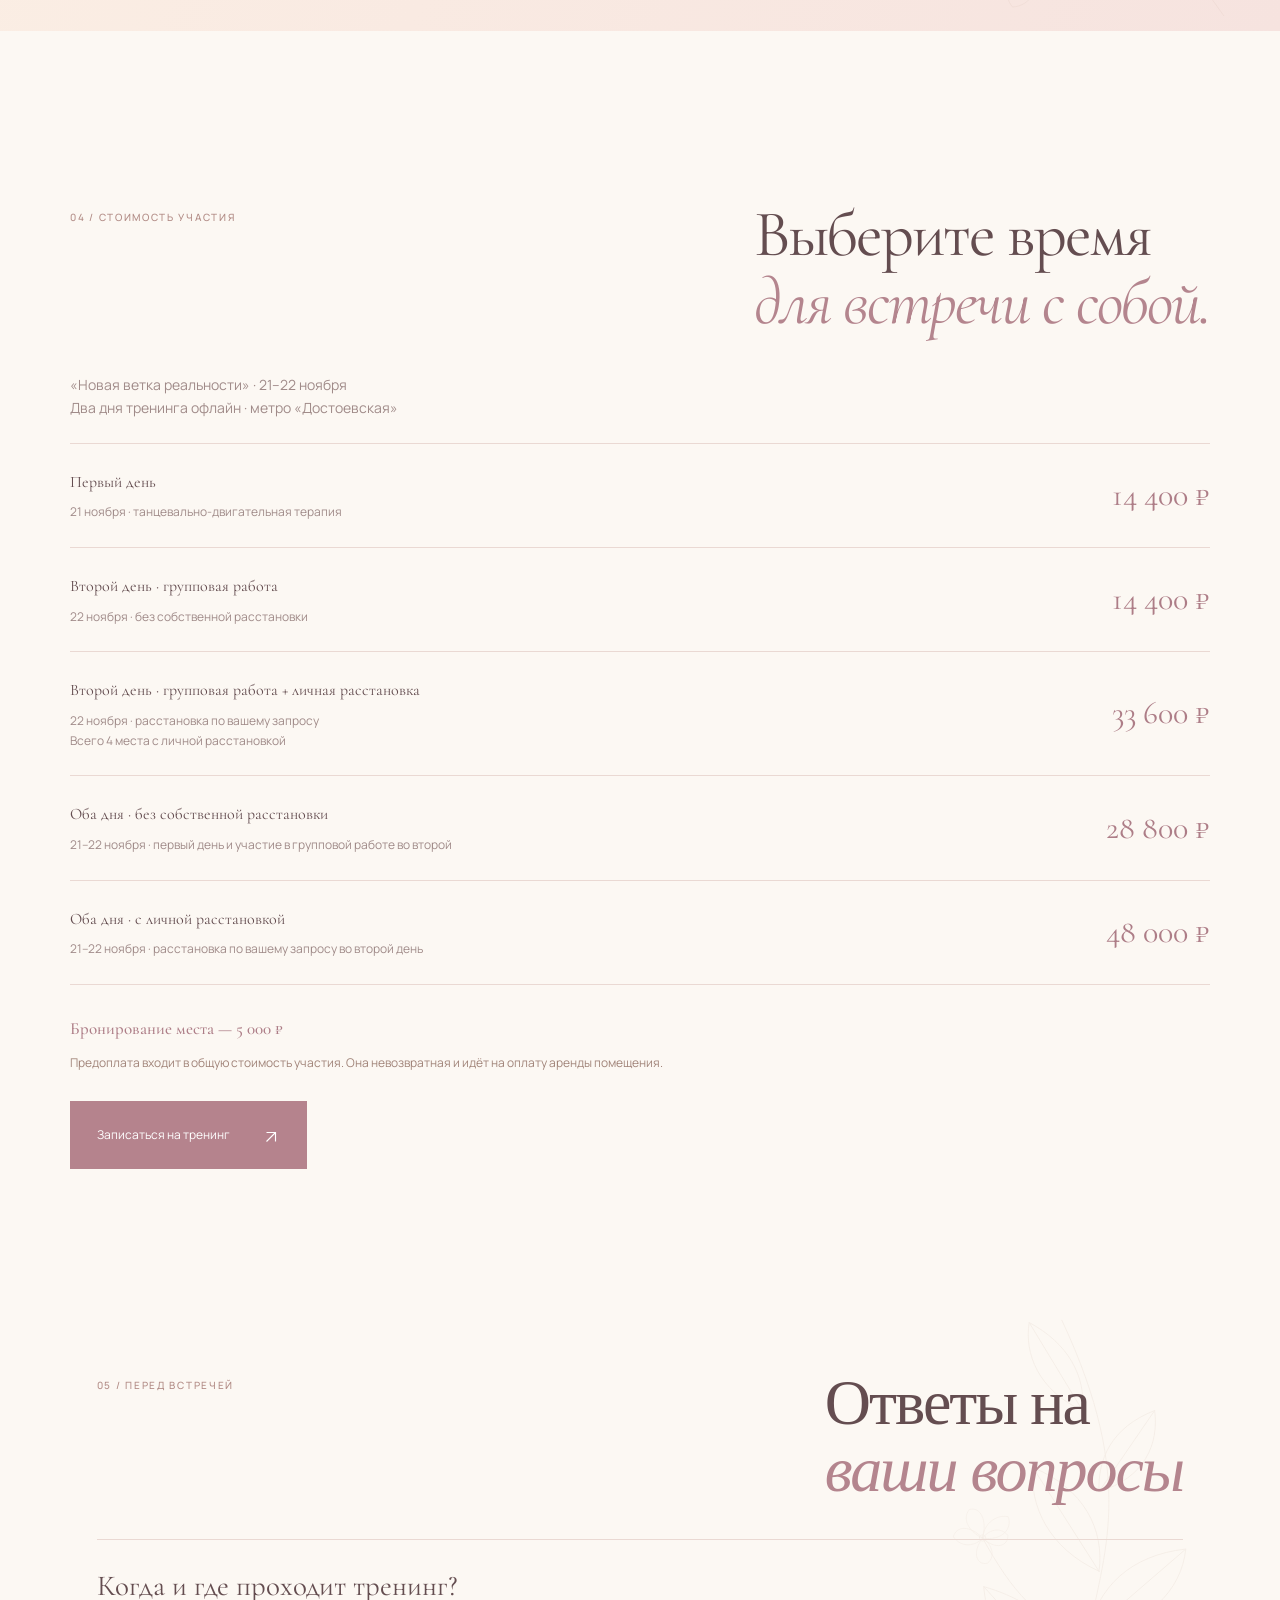
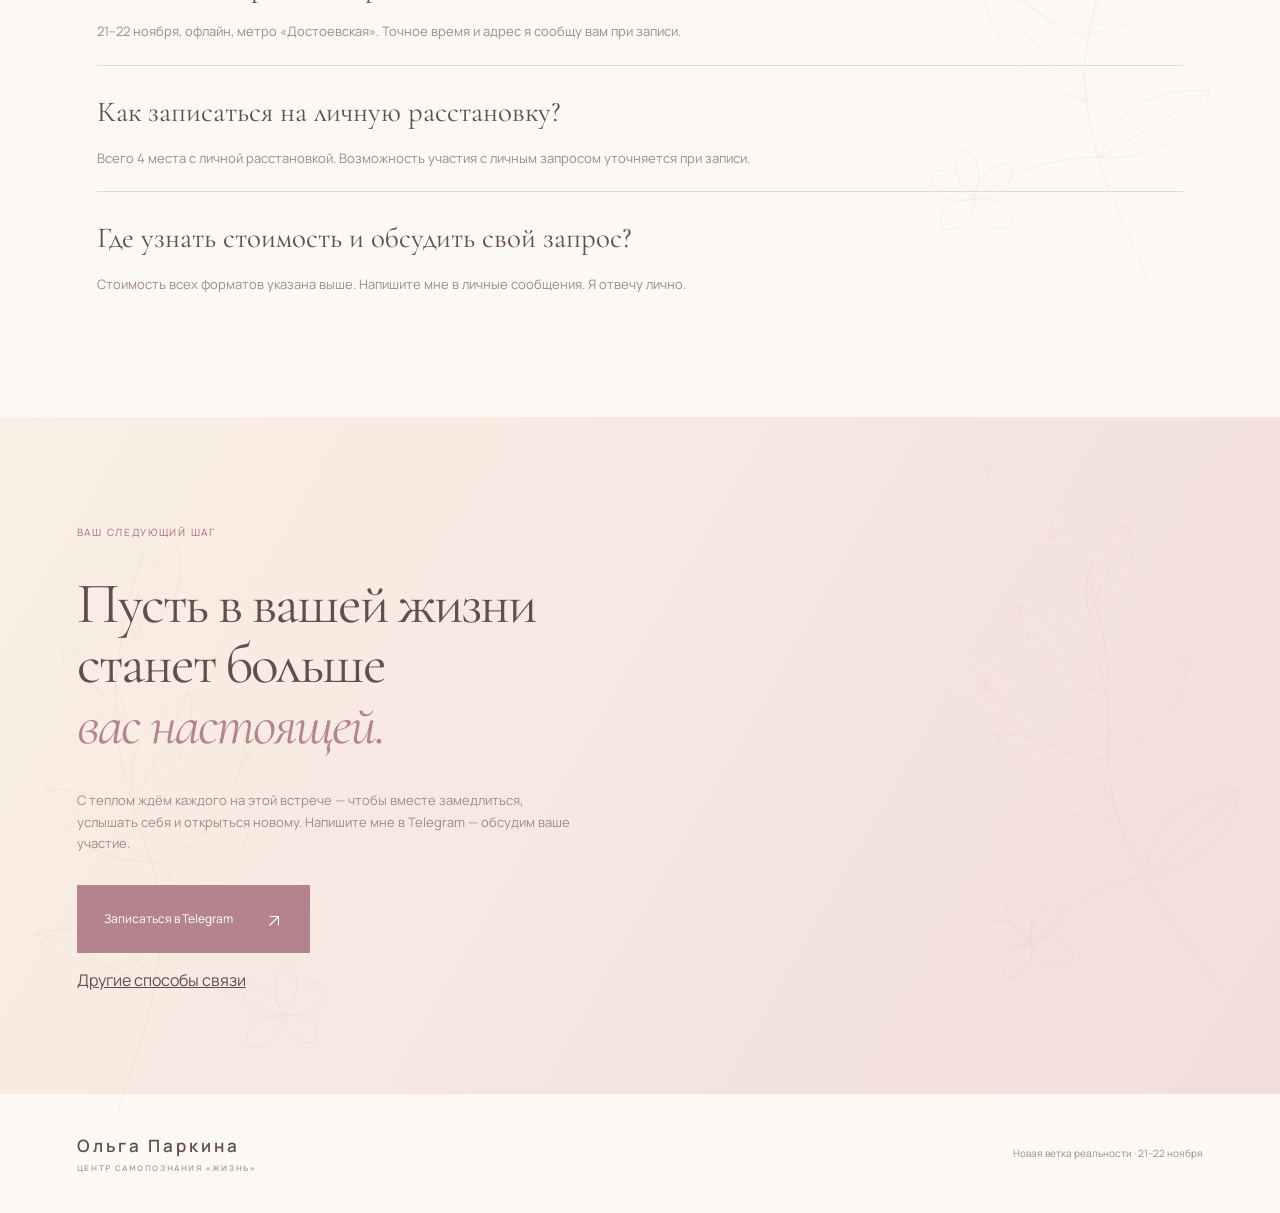
==== commit 3edc69b8: "Remove redundant note below contact links" ====
--- a/training/index.html
+++ b/training/index.html
@@ -8,4 +8,4 @@
 <section class="poster-section section"><img src="new-path.png" alt="Рассвет над озером, цветы и две тропинки — образ нового пути" loading="lazy"><div><span class="eyebrow">ПРОСТРАНСТВО ПРИНЯТИЯ И ТЕПЛА</span><h2>Как выйти из привычного сценария<br><em>и начать выбирать другой путь?</em></h2><p>Представьте: можно выдохнуть. Перестать всё время быть сильной и удобной. Почувствовать своё тело, позволить себе движение и дать место тому, что давно ждало внимания.</p></div></section>
 <section id="prices" class="section pricing"><div class="section-heading"><span class="eyebrow">04 / СТОИМОСТЬ УЧАСТИЯ</span><h2>Выберите время<br><em>для встречи с собой.</em></h2></div><p class="pricing-intro">«Новая ветка реальности» · 21–22 ноября<br>Два дня тренинга офлайн · метро «Достоевская»</p><div class="price-list"><div class="price-row"><div><h3>Первый день</h3><p>21 ноября · танцевально-двигательная терапия</p></div><strong>13 200 ₽</strong></div><div class="price-row"><div><h3>Второй день · групповая работа</h3><p>22 ноября · без собственной расстановки</p></div><strong>13 200 ₽</strong></div><div class="price-row"><div><h3>Второй день · групповая работа + личная расстановка</h3><p>22 ноября · расстановка по вашему запросу<br>Всего 4 места с личной расстановкой</p></div><strong>30 800 ₽</strong></div><div class="price-row"><div><h3>Оба дня · без собственной расстановки</h3><p>21–22 ноября · первый день и участие в групповой работе во второй</p></div><strong>26 400 ₽</strong></div><div class="price-row"><div><h3>Оба дня · с личной расстановкой</h3><p>21–22 ноября · расстановка по вашему запросу во второй день</p></div><strong>44 000 ₽</strong></div></div><div class="price-deadline"><span class="eyebrow" id="price-countdown"></span><h3>С 15 ноября стоимость повысится</h3><p>Забронируйте участие по текущей цене, внеся предоплату 5 000 ₽ в счёт общей стоимости.</p><details class="future-prices"><summary>Посмотреть стоимость с 15 ноября</summary><ul><li>Первый день — 14 400 ₽</li><li>Второй день, групповая работа — 14 400 ₽</li><li>Второй день, групповая работа + личная расстановка — 33 600 ₽</li><li>Оба дня без собственной расстановки — 28 800 ₽</li><li>Оба дня с личной расстановкой — 48 000 ₽</li></ul></details></div><div class="booking-terms"><div><h3>Бронирование места — 5 000 ₽</h3><p>Предоплата входит в общую стоимость участия. Она невозвратная и идёт на оплату аренды помещения.</p></div></div><div class="pricing-cta"><a class="button" href="#apply">Записаться на тренинг <span><svg class="link-arrow" viewBox="0 0 24 24" fill="none" stroke="currentColor" stroke-width="1.5" aria-hidden="true"><path d="M6 18 18 6M6 6h12v12"/></svg></span></a></div></section>
 <section id="questions" class="section faq"><div class="section-heading"><span class="eyebrow">05 / ПЕРЕД ВСТРЕЧЕЙ</span><h2>Ответы на<br><em>ваши вопросы</em></h2></div><article class="faq-item"><h3>Когда и где проходит тренинг?</h3><p>21–22 ноября, офлайн, метро «Достоевская». Точное время и адрес я сообщу вам при записи.</p></article><article class="faq-item"><h3>Как записаться на личную расстановку?</h3><p>Всего 4 места с личной расстановкой. Возможность участия с личным запросом уточняется при записи.</p></article><article class="faq-item"><h3>Где узнать стоимость и обсудить свой запрос?</h3><p>Стоимость всех форматов указана выше. Напишите мне в личные сообщения. Я отвечу лично.</p></article></section>
-<section id="apply" class="section application"><div><span class="eyebrow">ВАШ СЛЕДУЮЩИЙ ШАГ</span><h2>Пусть в вашей жизни<br>станет больше<br><em>вас настоящей.</em></h2><p>С теплом ждём каждого на этой встрече — чтобы вместе замедлиться, услышать себя и открыться новому. Напишите мне в Telegram — обсудим ваше участие.</p><div class="messenger-signup"><a class="button" href="https://t.me/parkinapsy" target="_blank" rel="noopener">Записаться в Telegram <span><svg class="link-arrow" viewBox="0 0 24 24" fill="none" stroke="currentColor" stroke-width="1.5" aria-hidden="true"><path d="M6 18 18 6M6 6h12v12"/></svg></span></a><a href="https://taplink.cc/olgaparkina" target="_blank" rel="noopener">Другие способы связи</a></div><p class="messenger-note">Если хочется сначала познакомиться и задать вопросы, Ольга ответит вам в личной переписке.</p></div></section></main><footer><div class="brand">Ольга Паркина<span>Центр самопознания «Жизнь»</span></div><span>Новая ветка реальности · 21–22 ноября</span></footer><script src="menu.js?v=1"></script><script src="pricing.js?v=2"></script></body></html>
+<section id="apply" class="section application"><div><span class="eyebrow">ВАШ СЛЕДУЮЩИЙ ШАГ</span><h2>Пусть в вашей жизни<br>станет больше<br><em>вас настоящей.</em></h2><p>С теплом ждём каждого на этой встрече — чтобы вместе замедлиться, услышать себя и открыться новому. Напишите мне в Telegram — обсудим ваше участие.</p><div class="messenger-signup"><a class="button" href="https://t.me/parkinapsy" target="_blank" rel="noopener">Записаться в Telegram <span><svg class="link-arrow" viewBox="0 0 24 24" fill="none" stroke="currentColor" stroke-width="1.5" aria-hidden="true"><path d="M6 18 18 6M6 6h12v12"/></svg></span></a><a href="https://taplink.cc/olgaparkina" target="_blank" rel="noopener">Другие способы связи</a></div></div></section></main><footer><div class="brand">Ольга Паркина<span>Центр самопознания «Жизнь»</span></div><span>Новая ветка реальности · 21–22 ноября</span></footer><script src="menu.js?v=1"></script><script src="pricing.js?v=2"></script></body></html>
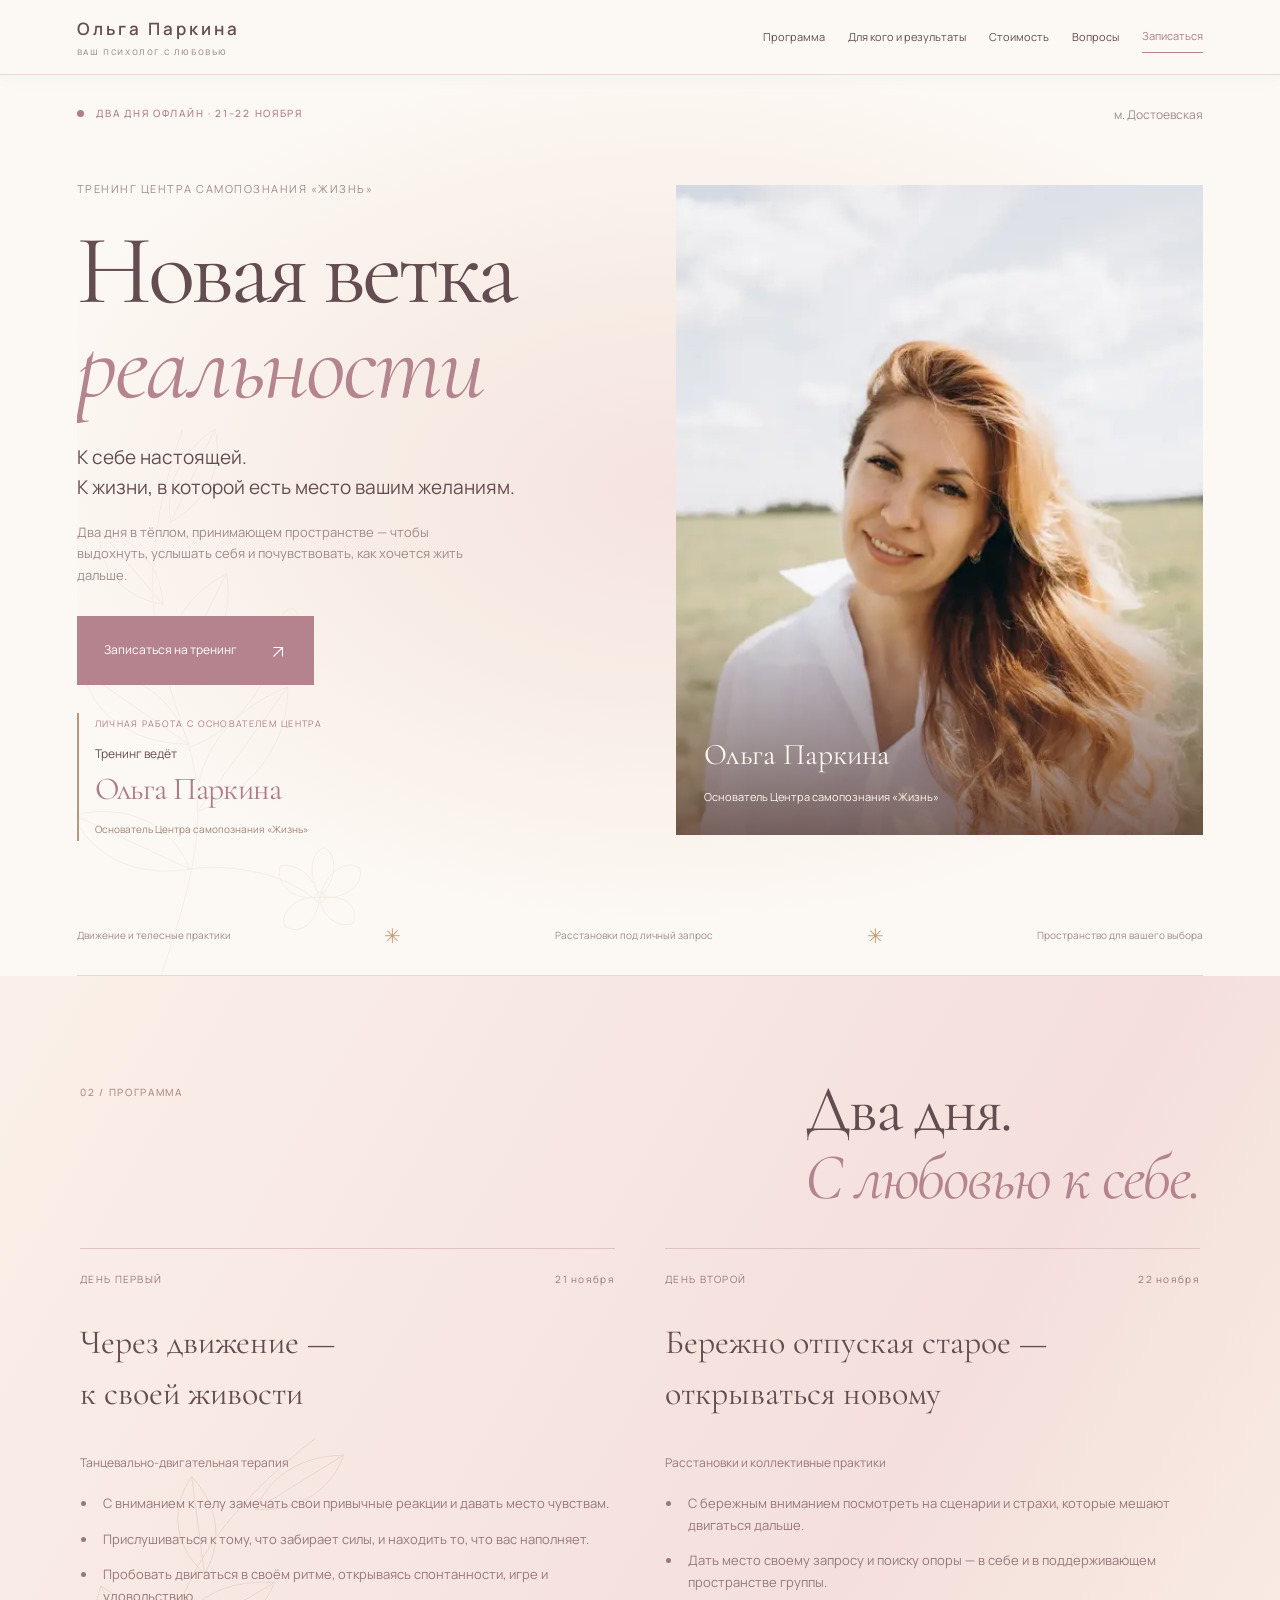
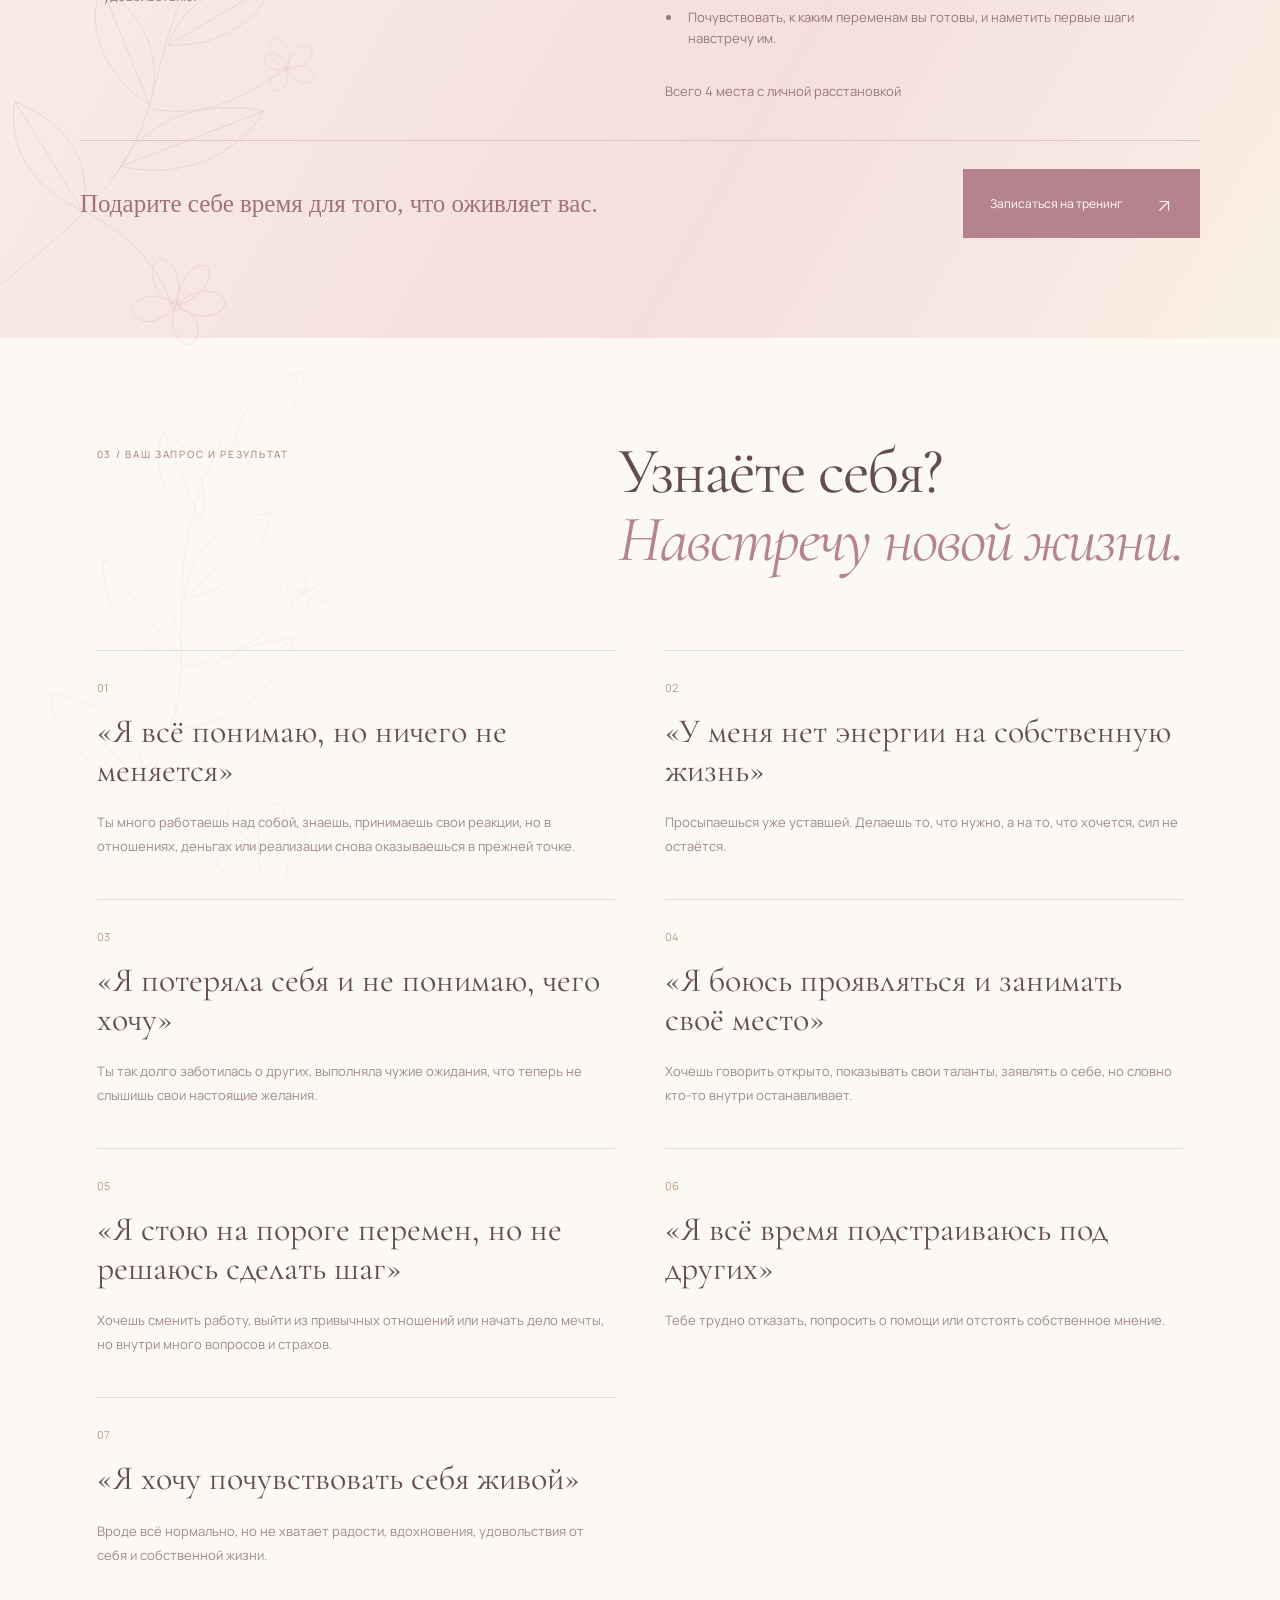
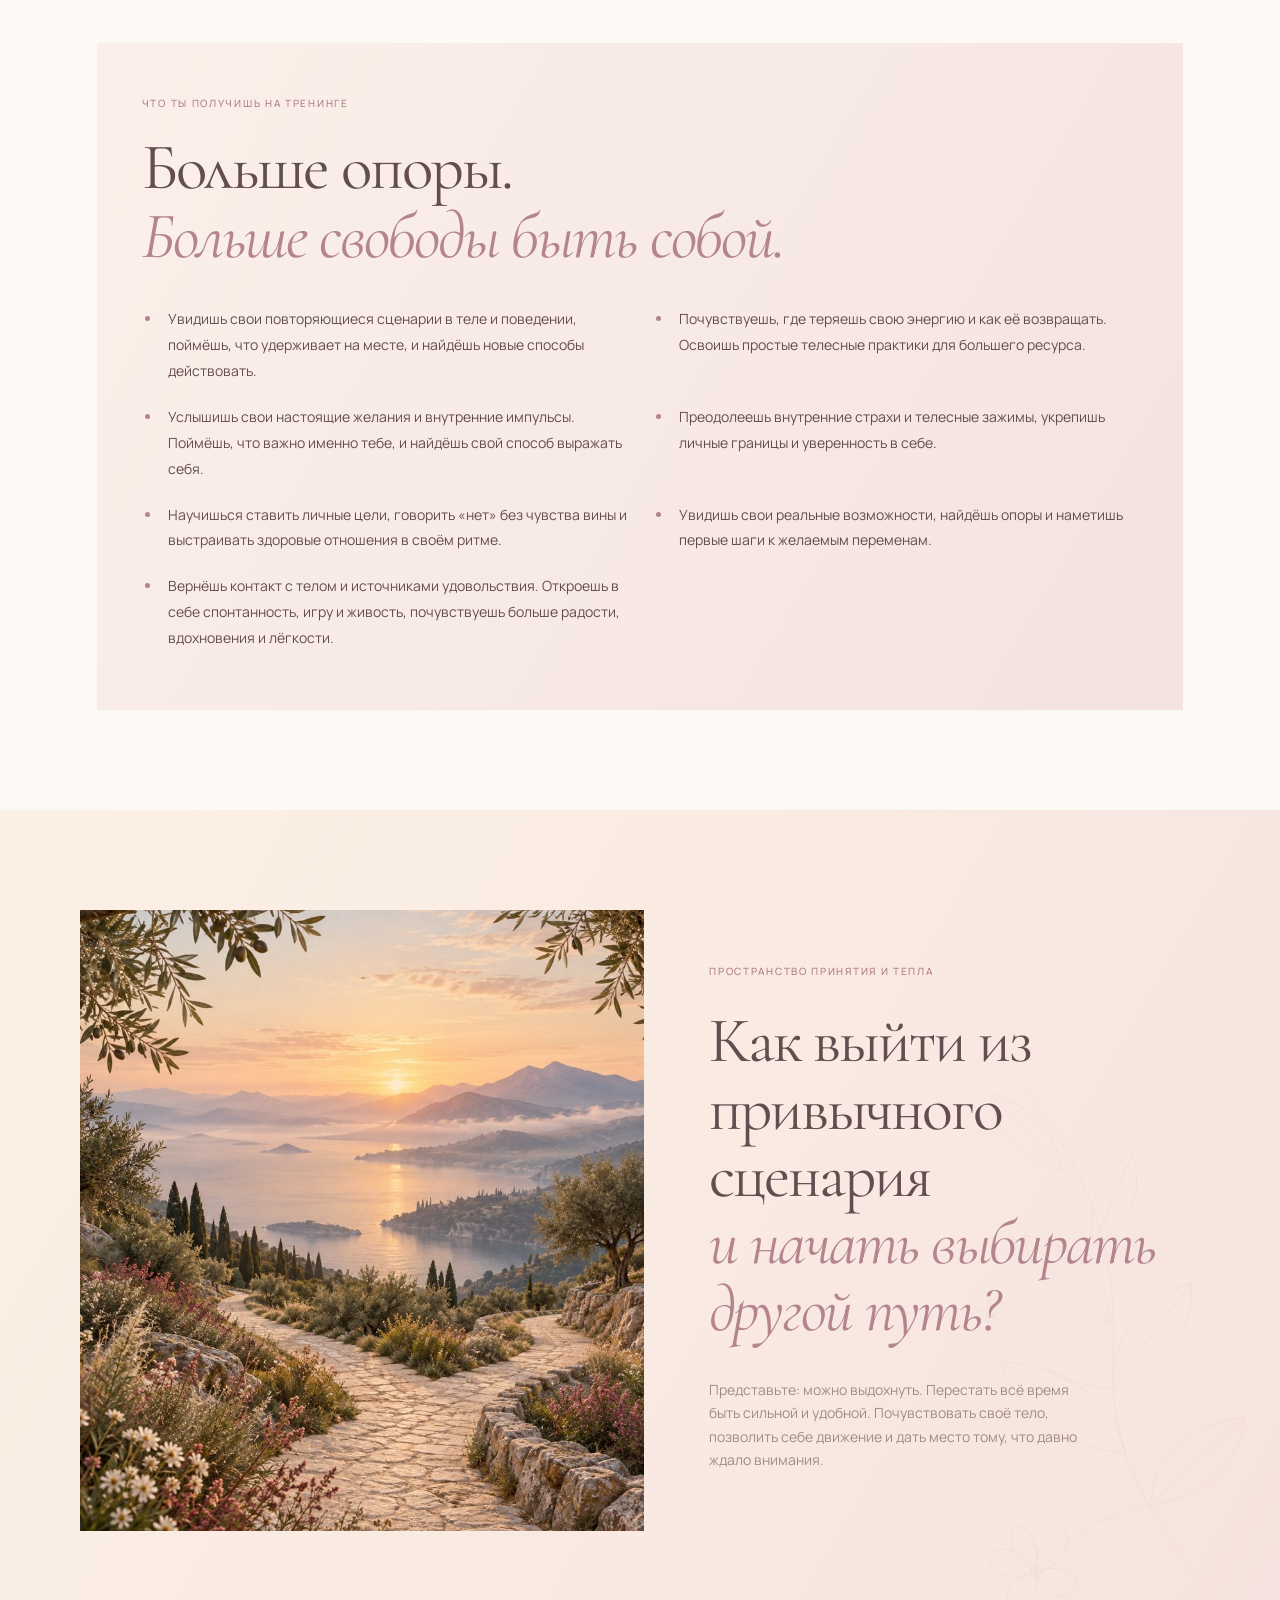
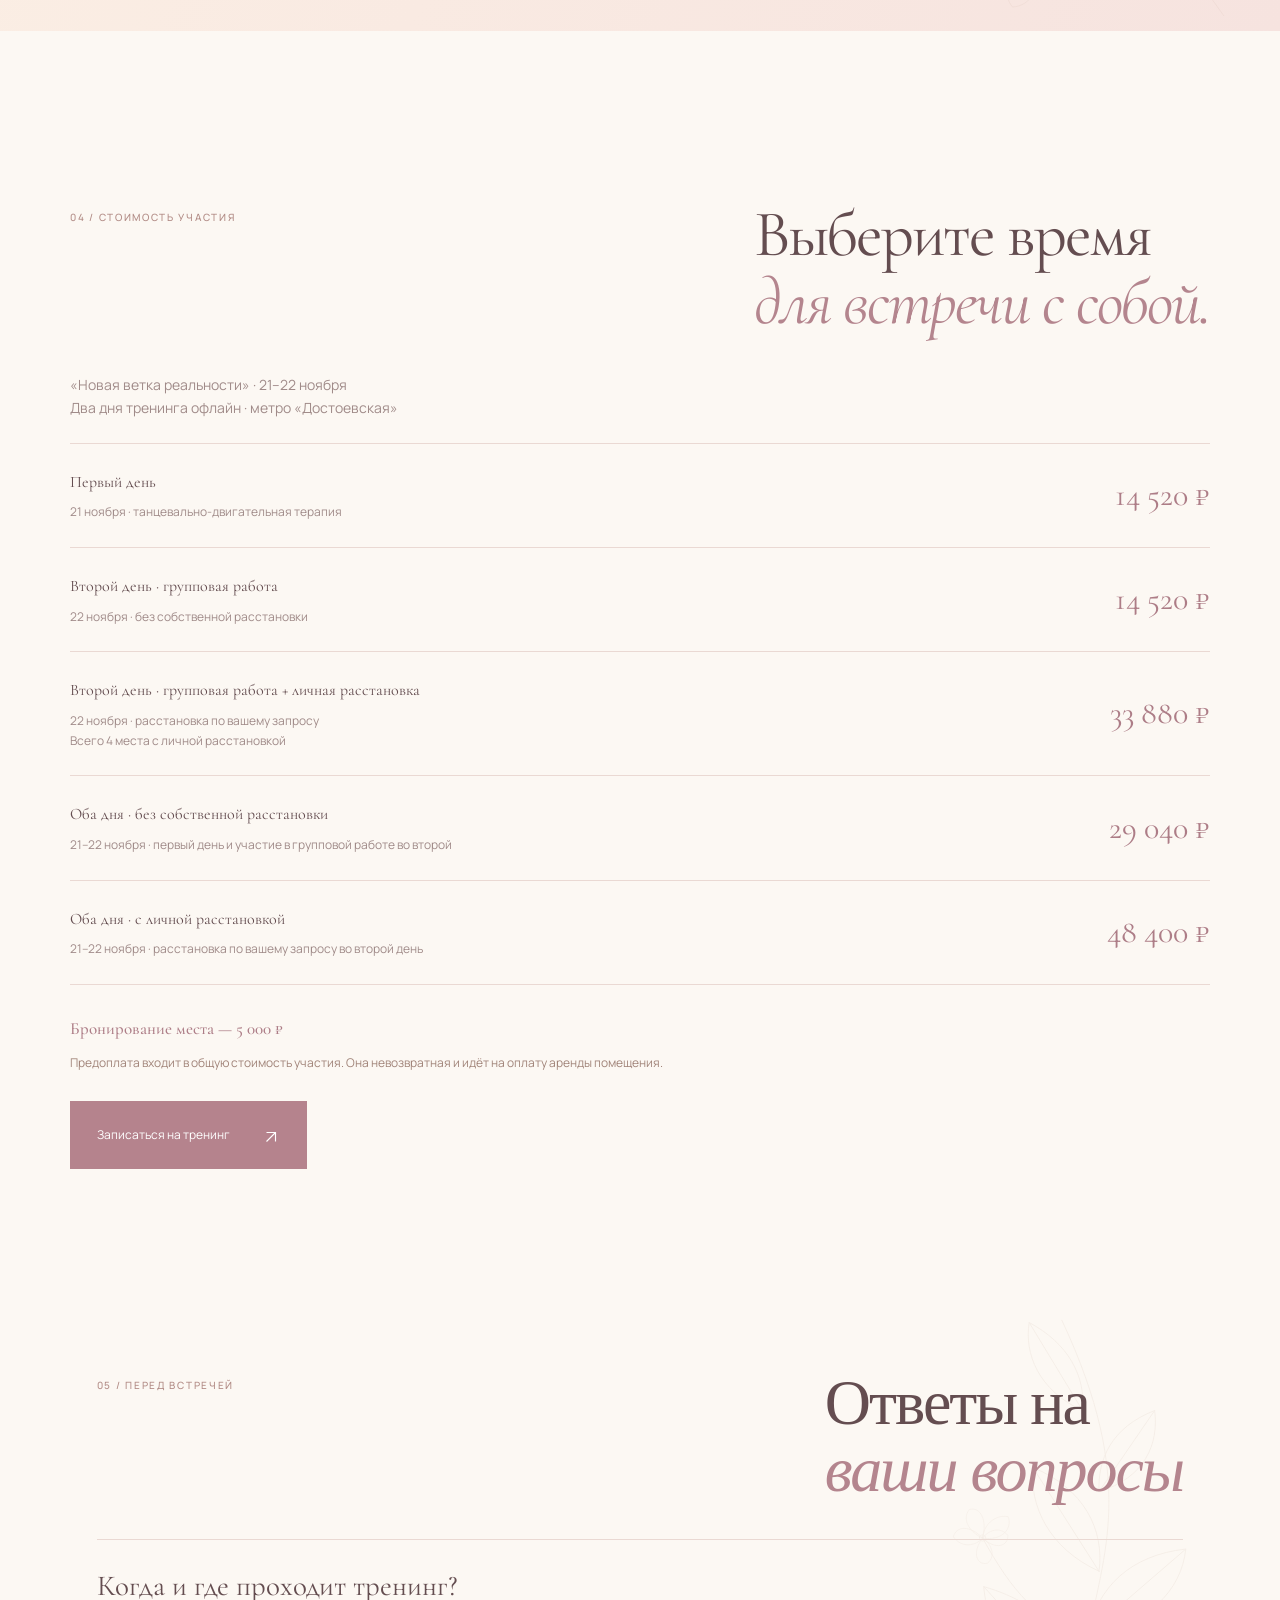
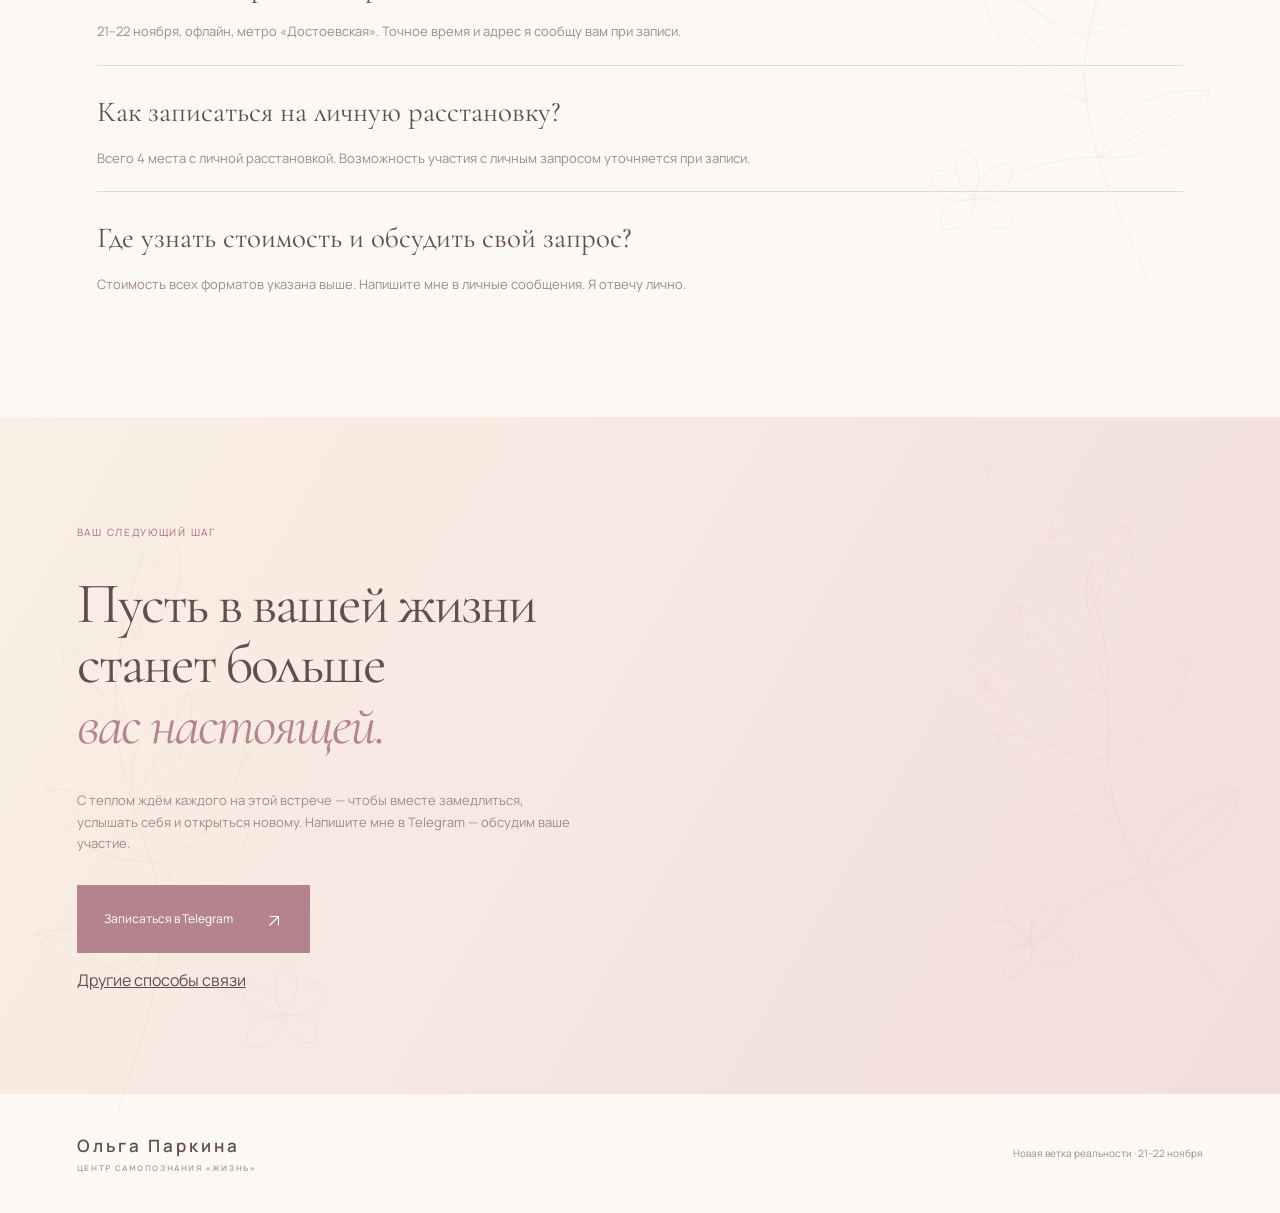
==== commit 862c6f9f: "Sync current training landing and sharing preview" ====
--- a/training/index.html
+++ b/training/index.html
@@ -1,11 +1,147 @@
 <!doctype html>
-<html lang="ru"><head><meta charset="utf-8"><meta name="viewport" content="width=device-width,initial-scale=1"><meta name="description" content="Новая ветка реальности. Два дня офлайн-практик 21–22 ноября: движение, контакт с собой, расстановки и новые решения."><title>Новая ветка реальности · Ольга Паркина</title><link rel="stylesheet" href="style.css?v=5"><link rel="stylesheet" href="alternative.css?v=2"><link rel="stylesheet" href="bloom.css?v=4"><link rel="stylesheet" href="site-family.css?v=11"></head><body id="top">
-<header><a class="brand" href="#top" aria-label="Ольга Паркина — в начало страницы">Ольга Паркина<span>Ваш психолог с любовью</span></a><button class="menu-toggle" type="button" aria-expanded="false" aria-controls="training-navigation">Меню <span aria-hidden="true">☰</span></button><nav id="training-navigation" class="training-nav" aria-label="Разделы тренинга"><a href="#program">Программа</a><a href="#requests">Для кого и результаты</a><a href="#prices">Стоимость</a><a href="#questions">Вопросы</a><a class="training-nav-cta" href="#apply">Записаться</a></nav></header>
-<main><section class="hero"><div class="hero-top"><span class="eyebrow"><i></i> ДВА ДНЯ ОФЛАЙН · 21–22 НОЯБРЯ</span><span class="location">м. Достоевская</span></div><div class="hero-body"><div><p class="kicker">Тренинг Центра самопознания «Жизнь»</p><h1>Новая ветка<br><em>реальности</em></h1><p class="lead">К себе настоящей.<br>К жизни, в которой есть место вашим желаниям.</p><p class="intro">Два дня в тёплом, принимающем пространстве — чтобы выдохнуть, услышать себя и почувствовать, как хочется жить дальше.</p><div class="actions"><a class="button" href="#apply">Записаться на тренинг <span><svg class="link-arrow" viewBox="0 0 24 24" fill="none" stroke="currentColor" stroke-width="1.5" aria-hidden="true"><path d="M6 18 18 6M6 6h12v12"/></svg></span></a></div><div class="host-note"><span class="host-label">Личная работа с основателем центра</span><p>Тренинг ведёт<br><strong>Ольга Паркина</strong></p><span class="host-role">Основатель Центра самопознания «Жизнь»</span></div></div><div class="art portrait-art"><img class="olga-portrait" src="olga-preview.webp" alt="Ольга Паркина, ведущая тренинга и основатель Центра самопознания «Жизнь»"><span class="portrait-caption">Ольга Паркина<small>Основатель Центра самопознания «Жизнь»</small></span></div></div><div class="hero-foot"><span>Движение и телесные практики</span><b>✳</b><span>Расстановки под личный запрос</span><b>✳</b><span>Пространство для вашего выбора</span></div></section>
+<html lang="ru"><head><meta charset="utf-8"><meta name="viewport" content="width=device-width,initial-scale=1"><meta name="description" content="Новая ветка реальности. Два дня офлайн-практик 21–22 ноября: движение, контакт с собой, расстановки и новые решения."><title>Новая ветка реальности · Ольга Паркина</title><style>@import url('https://fonts.googleapis.com/css2?family=Golos+Text:wght@400;500;600&family=Prata&display=swap');
+:root{--paper:#f7f3ec;--ink:#432b32;--wine:#713c4c;--muted:#84746f;--line:#dcd1c7;--rose:#e9d9cd}*{box-sizing:border-box}html{scroll-behavior:smooth;scroll-padding-top:30px}body{margin:0;background:var(--paper);color:var(--ink);font-family:'Golos Text',Arial,sans-serif;font-size:15px;line-height:1.65}a{color:inherit;text-decoration:none}button,input,textarea,select{font:inherit}a,button{touch-action:manipulation}a:focus-visible,button:focus-visible,summary:focus-visible{outline:3px solid #a46b52;outline-offset:5px}header,footer{max-width:1440px;margin:auto;padding:25px 6%;display:flex;justify-content:space-between;align-items:center;gap:25px}.brand{font-family:Prata,Georgia,serif;font-size:22px;line-height:1.4}.brand span{display:block;font:10px 'Golos Text',sans-serif;text-transform:uppercase;letter-spacing:1.6px;margin-top:6px}nav{display:flex;gap:30px;font-size:12px}.header-cta{font-size:13px;border-bottom:1px solid var(--wine);padding:8px 0}.hero{margin:0 3%;padding:30px 3.2% 0;border-radius:4px;background:#eee4d8;position:relative;overflow:hidden}.hero-top{display:flex;justify-content:space-between}.eyebrow{font-size:10px;letter-spacing:2px;font-weight:500}.eyebrow i{display:inline-block;width:7px;height:7px;background:var(--wine);border-radius:50%;margin-right:9px}.location{font-size:12px;color:var(--muted)}.hero-body{display:grid;grid-template-columns:1.25fr 1fr;align-items:center;padding:55px 0 65px}.kicker{font-size:12px;color:var(--muted);margin-bottom:25px}h1,h2,h3,p{margin-top:0}h1,h2{font-family:Prata,Georgia,serif;font-weight:400;line-height:1.23;letter-spacing:-2px}h1{font-size:clamp(48px,6.8vw,105px);margin-bottom:26px}em{font-family:Georgia,serif;font-weight:400;color:var(--wine)}.lead{font-size:21px;line-height:1.6}.intro{max-width:390px;color:var(--muted);font-size:13px}.actions{display:flex;align-items:center;gap:30px;margin-top:30px}.button{display:inline-flex;justify-content:space-between;gap:32px;align-items:center;background:var(--wine);color:#fff9f2;border:0;border-radius:2px;padding:17px 24px;font-size:12px;cursor:pointer;transition:background .2s,transform .2s}.button:hover{background:#532b38;transform:translateY(-2px)}.button span{font-size:21px}.text-link{font-size:12px;border:0;border-bottom:1px solid #bba99c;padding:8px 0;background:none;cursor:pointer}.art{height:470px;position:relative;color:#8c6c4c}.orb{position:absolute;inset:0 5%;border-radius:49% 49% 0 0;background:radial-gradient(ellipse at 50% 35%,#faf1d6 0,#d9bca4 52%,#c0b5a3 100%);box-shadow:0 0 60px #ead7c7}.art svg{position:absolute;width:80%;height:100%;left:10%;filter:drop-shadow(2px 3px 0 #ffffff33)}.art-caption{position:absolute;bottom:27px;left:14%;font-size:11px;line-height:1.5;letter-spacing:1px}.art-caption em{font-size:22px;letter-spacing:0}.circle-note{position:absolute;right:0;top:50%;width:105px;height:105px;border:1px solid #b49a85;border-radius:50%;background:#f6f0e5dd;display:flex;flex-direction:column;justify-content:center;align-items:center;font-family:Prata,serif;font-size:22px}.circle-note small{font:8px 'Golos Text';letter-spacing:2px;margin-top:5px}.hero-foot{border-top:1px solid #c9b8a5;display:flex;align-items:center;justify-content:space-between;gap:20px;padding:23px 0;font-size:11px;color:#776457}.hero-foot b{font-size:20px;font-weight:400}.section{max-width:1280px;margin:auto;padding:100px 6%}.section-heading{display:flex;justify-content:space-between;align-items:start;gap:50px}h2{font-size:clamp(32px,4vw,56px);margin-bottom:35px}.section-intro{max-width:570px;color:var(--muted);margin:0 0 45px auto}.situations{display:grid;grid-template-columns:repeat(3,1fr);gap:0 35px}.situations article{padding:28px 0;border-top:1px solid var(--line)}.situations article>span{font:12px Georgia;color:#a78567}.situations h3{font-size:18px;line-height:1.5;font-weight:400;margin:18px 0 12px}.situations p{font-size:12px;color:var(--muted)}.quote{text-align:center;font-family:Prata,serif;font-size:25px;padding:65px 0 0}.quote span{display:block;font:11px 'Golos Text';color:var(--muted);margin-top:25px}.program{background:var(--wine);color:#f9f0e8;max-width:none;padding-left:max(6%,calc((100vw - 1120px)/2));padding-right:max(6%,calc((100vw - 1120px)/2))}.program em{color:#e3bfa9}.days{display:grid;grid-template-columns:1fr 1fr;gap:70px}.day-top{display:flex;justify-content:space-between;border-top:1px solid #aa7f86;padding:22px 0 30px;font-size:10px;letter-spacing:2px}.days h3{font-family:Prata,serif;font-size:27px;font-weight:400;line-height:1.5}.day-sub{font-size:12px;color:#e2bfc4}.days ul{padding-left:17px;font-size:13px;color:#f1dce0}.days li{padding:7px 0 7px 6px}.limited{font-size:13px;padding:0;border:0;display:block;margin-top:24px;color:#f1dce0}.program-note{font-size:12px;margin:40px 0 0;color:#d7b3bb}.takeaways{display:grid;grid-template-columns:1fr 1fr;gap:90px}.takeaways h2{margin-top:27px;font-size:42px}.takeaways p{font-size:13px;color:var(--muted);max-width:400px}.takeaways ol{list-style:none;padding:0;margin:0}.takeaways li{display:flex;gap:25px;border-top:1px solid var(--line);padding:23px 0 10px}.takeaways li>span{font:13px Georgia;color:#ad8b70}.takeaways h3{font-size:17px;font-weight:400;margin-bottom:8px}.poster-section{display:grid;grid-template-columns:.8fr 1fr;gap:100px;align-items:center;padding-top:20px}.poster-section img{width:100%;max-height:530px;object-fit:contain;border-radius:160px 160px 3px 3px}.poster-section h2{margin-top:25px}.poster-section p{color:var(--muted);font-size:13px;max-width:370px}.faq{padding-top:50px}.faq h2{font-size:42px}.faq details{border-top:1px solid var(--line);padding:22px 0}.faq summary{cursor:pointer;list-style:none;font-size:16px;padding-right:35px;position:relative}.faq summary::after{content:'+';position:absolute;right:5px;font-size:23px;top:-6px}.faq details[open] summary::after{content:'−'}.faq details p{max-width:750px;font-size:13px;color:var(--muted);margin:18px 0 0}.faq p a{text-decoration:underline}.application{max-width:none;background:#eee3d8;display:grid;grid-template-columns:1fr 1fr;gap:100px;padding-left:max(6%,calc((100vw - 1120px)/2));padding-right:max(6%,calc((100vw - 1120px)/2))}.application h2{margin-top:30px}.application p{font-size:13px;max-width:370px;color:var(--muted)}.contact{display:block;font-size:14px;color:var(--wine);margin-top:24px}.max-pending{display:block;color:var(--muted);font-size:11px;margin-top:12px}form{background:var(--paper);padding:35px}form h3{font-family:Prata,serif;font-size:24px;font-weight:400;margin-bottom:14px}.form-note{font-size:11px!important}label{display:block;font-size:11px;margin:20px 0}label span{color:var(--muted)}input,textarea,select{display:block;width:100%;border:0;border-bottom:1px solid #cdbfb4;background:transparent;padding:12px 0;color:var(--ink);border-radius:0;font-size:13px}textarea{resize:vertical}input:focus,textarea:focus,select:focus{outline:2px solid #b48e73;outline-offset:4px}form .button{width:100%}form small{display:block;color:var(--muted);font-size:10px;line-height:1.6;margin-top:17px}#form-status{margin-top:16px}#prepared{border-top:1px solid var(--line);margin-top:20px}footer{padding-top:40px;padding-bottom:40px}footer>span,footer>a:last-child{font-size:10px;color:var(--muted)}@media(max-width:800px){header{padding:20px 6%}nav{display:none}.brand{font-size:18px}.brand span{font-size:8px}.hero{padding:22px 6% 0}.hero-body{grid-template-columns:1fr;padding-top:35px;gap:40px}h1{font-size:65px}.art{height:340px;max-width:430px;width:100%;margin:auto}.hero-foot{flex-direction:column;gap:6px;align-items:start}.hero-foot b{display:none}.section{padding:65px 7%}.section-heading{display:block}.section-heading .eyebrow{display:block;margin-bottom:25px}.section-intro{margin-left:0}.situations{grid-template-columns:1fr 1fr;gap:0 25px}.days,.takeaways,.poster-section,.application{grid-template-columns:1fr;gap:35px}.takeaways h2,.faq h2{font-size:36px}.poster-section img{max-height:500px;max-width:360px;margin:auto}.quote{font-size:21px}.application h2{font-size:45px}form{padding:25px}footer{flex-wrap:wrap}footer>span{width:100%;order:3}.hero-top{gap:15px}.location{font-size:10px}.eyebrow{font-size:9px}.actions{gap:18px;flex-wrap:wrap}}@media(max-width:420px){h1{font-size:49px;letter-spacing:-1.5px}.lead{font-size:18px}.situations{grid-template-columns:1fr}.art{height:300px}.hero-top{flex-direction:column;gap:5px}.circle-note{width:85px;height:85px;font-size:19px}.header-cta{font-size:11px}.section h2{letter-spacing:-1px}}@media(prefers-reduced-motion:reduce){html{scroll-behavior:auto}.button{transition:none}}
 
-<section id="program" class="program section"><div class="section-heading"><span class="eyebrow">02 / ПРОГРАММА</span><h2>Два дня.<br><em>С любовью к себе.</em></h2></div><div class="days"><article><div class="day-top"><span>ДЕНЬ ПЕРВЫЙ</span><span>21 ноября</span></div><h3>Через движение —<br>к своей живости</h3><p class="day-sub">Танцевально-двигательная терапия</p><ul><li>С вниманием к телу замечать свои привычные реакции и давать место чувствам.</li><li>Прислушиваться к тому, что забирает силы, и находить то, что вас наполняет.</li><li>Пробовать двигаться в своём ритме, открываясь спонтанности, игре и удовольствию.</li></ul></article><article><div class="day-top"><span>ДЕНЬ ВТОРОЙ</span><span>22 ноября</span></div><h3>Бережно отпуская старое —<br>открываться новому</h3><p class="day-sub">Расстановки и коллективные практики</p><ul><li>С бережным вниманием посмотреть на сценарии и страхи, которые мешают двигаться дальше.</li><li>Дать место своему запросу и поиску опоры — в себе и в поддерживающем пространстве группы.</li><li>Почувствовать, к каким переменам вы готовы, и наметить первые шаги навстречу им.</li></ul><div class="limited">Всего 4 места с личной расстановкой</div></article></div><div class="program-cta"><p>Подарите себе время для того, что оживляет вас.</p><a class="button button-light" href="#apply">Записаться на тренинг <span><svg class="link-arrow" viewBox="0 0 24 24" fill="none" stroke="currentColor" stroke-width="1.5" aria-hidden="true"><path d="M6 18 18 6M6 6h12v12"/></svg></span></a></div></section>
+.poster-section img{max-height:none;aspect-ratio:4/5;object-fit:cover;border-radius:150px 150px 4px 4px}
+
+.faq-item{border-top:1px solid var(--line);padding:22px 0}.faq-item h3{font-size:16px;font-weight:400;margin:0 0 12px}.faq-item p{font-size:13px;color:var(--muted);max-width:750px;margin:0}
+
+.program-cta{margin-top:38px;padding-top:28px;border-top:1px solid #aa7f86;display:flex;justify-content:space-between;gap:24px;align-items:center}.program-cta p{margin:0;font-family:Georgia,serif;font-size:24px}.button-light{background:#f5e9df;color:var(--wine)}.button-light:hover{background:#fff6ed}.messenger-signup{display:flex;flex-direction:column;align-items:flex-start;gap:14px;margin-top:30px}.max-soon{padding:14px 20px;border:1px solid #c8b6a8;min-width:245px;color:var(--muted)}.max-soon span{display:block;font-size:12px}.max-soon small{display:block;font-size:10px;margin-top:4px}.messenger-note{margin-top:18px;font-size:12px!important}@media(max-width:800px){.program-cta{align-items:flex-start;flex-direction:column}.program-cta p{font-size:22px}}
+
+.pricing{padding-top:55px}.pricing-intro{font-size:14px;color:var(--muted);margin-bottom:24px}.price-period{font-size:12px;color:var(--wine);margin-bottom:30px}.price-row{display:flex;align-items:center;justify-content:space-between;gap:30px;padding:25px 0;border-top:1px solid var(--line)}.price-row h3{font-size:18px;font-weight:400;margin:0 0 7px}.price-row p{font-size:12px;color:var(--muted);margin:0}.price-row strong{font-family:Prata,Georgia,serif;font-size:27px;font-weight:400;white-space:nowrap;color:var(--wine)}.booking-terms{border-top:1px solid var(--line);padding-top:30px;display:grid;grid-template-columns:1fr 1fr;gap:50px}.booking-terms h3{font-size:17px;font-weight:500;margin-bottom:10px}.booking-terms p{font-size:12px;color:var(--muted);margin:0}.booking-terms .next-increase{color:var(--wine)}.pricing-cta{margin-top:28px}select[name=format]{width:100%;white-space:normal}select[name=format] option{background:var(--paper);color:var(--ink)}@media(max-width:600px){.price-row{align-items:flex-start;flex-direction:column;gap:12px}.price-row strong{font-size:25px}.booking-terms{grid-template-columns:1fr;gap:20px}}
+
+.price-grid-head,.price-row{display:grid;grid-template-columns:minmax(0,1fr) 160px 160px;column-gap:30px;align-items:center}.price-grid-head{padding:14px 0;font-size:11px;color:var(--muted)}.price-grid-head>span:not(:first-child){text-align:right}.price-row strong{text-align:right;font-size:25px}.future-price{text-align:right;white-space:nowrap;color:var(--muted);font-family:Prata,Georgia,serif;font-size:23px}.mobile-price-label{display:none}.booking-terms{grid-template-columns:1fr}.booking-terms>div{max-width:600px}@media(max-width:800px){.price-grid-head,.price-row{grid-template-columns:minmax(0,1fr) 125px 125px;column-gap:18px}.price-row strong,.future-price{font-size:20px}}@media(max-width:600px){.price-grid-head{display:none}.price-row{display:grid;grid-template-columns:1fr 1fr;gap:18px}.price-row>div{grid-column:1/-1}.price-row strong,.future-price{text-align:left;font-size:22px}.mobile-price-label{display:block;font:10px 'Golos Text',Arial,sans-serif;color:var(--muted);margin-bottom:7px}}
+
+.host-note{font-size:13px;line-height:1.65;max-width:440px;margin:0 0 25px;color:var(--muted)}.host-note strong{font-weight:500;color:var(--wine)}
+
+.host-note{margin:32px 0 0;padding:4px 0 4px 20px;border-left:2px solid #a67b62;max-width:440px;color:var(--ink)}.host-label{display:block;font-size:10px;letter-spacing:1.4px;text-transform:uppercase;color:var(--wine);margin-bottom:12px}.host-note p{font-size:15px;line-height:1.6;margin:0 0 7px}.host-note strong{display:inline-block;font-family:Prata,Georgia,serif;font-size:27px;font-weight:400;color:var(--wine)}.host-role{display:block;font-size:11px;line-height:1.6;color:#776457}@media(max-width:420px){.host-label{font-size:9px;letter-spacing:1px}.host-note strong{font-size:24px}}
+</style><style>/* Second visual direction: contemporary botanical editorial. */
+:root{--paper:#f5f6f0;--ink:#203a34;--wine:#365e50;--muted:#6c7b70;--line:#d3ddd0;--rose:#e3e9dc}
+body{font-family:'Golos Text',Arial,sans-serif;font-size:16px;background:var(--paper)}
+header{padding-top:30px;padding-bottom:30px}.brand{font-family:'Golos Text',Arial,sans-serif;font-size:21px;font-weight:500;letter-spacing:-.5px}.brand span{font-weight:400;color:var(--muted);letter-spacing:1.7px}
+.hero{background:#e5ebdf;margin:0 2%;padding:30px 4.2% 0;border-radius:24px}.hero-top{border-bottom:1px solid #c6d1bf;padding-bottom:23px}.location{color:var(--wine)}
+.hero-body{grid-template-columns:1.2fr 1fr;gap:35px;padding:48px 0}.kicker{color:var(--wine);font-size:11px;text-transform:uppercase;letter-spacing:1.5px}
+h1,h2{font-family:'Golos Text',Arial,sans-serif;letter-spacing:-3px;font-weight:400;line-height:1.08}h1{font-size:clamp(48px,6.4vw,94px);margin-bottom:28px}h1 em,h2 em{font-family:Georgia,serif;font-weight:400;letter-spacing:-2px}.lead{font-size:19px;line-height:1.6}.intro{font-size:13px;max-width:390px;color:#617465}
+.art{height:565px;border-radius:220px 220px 18px 18px;overflow:hidden;background:url([data-uri]